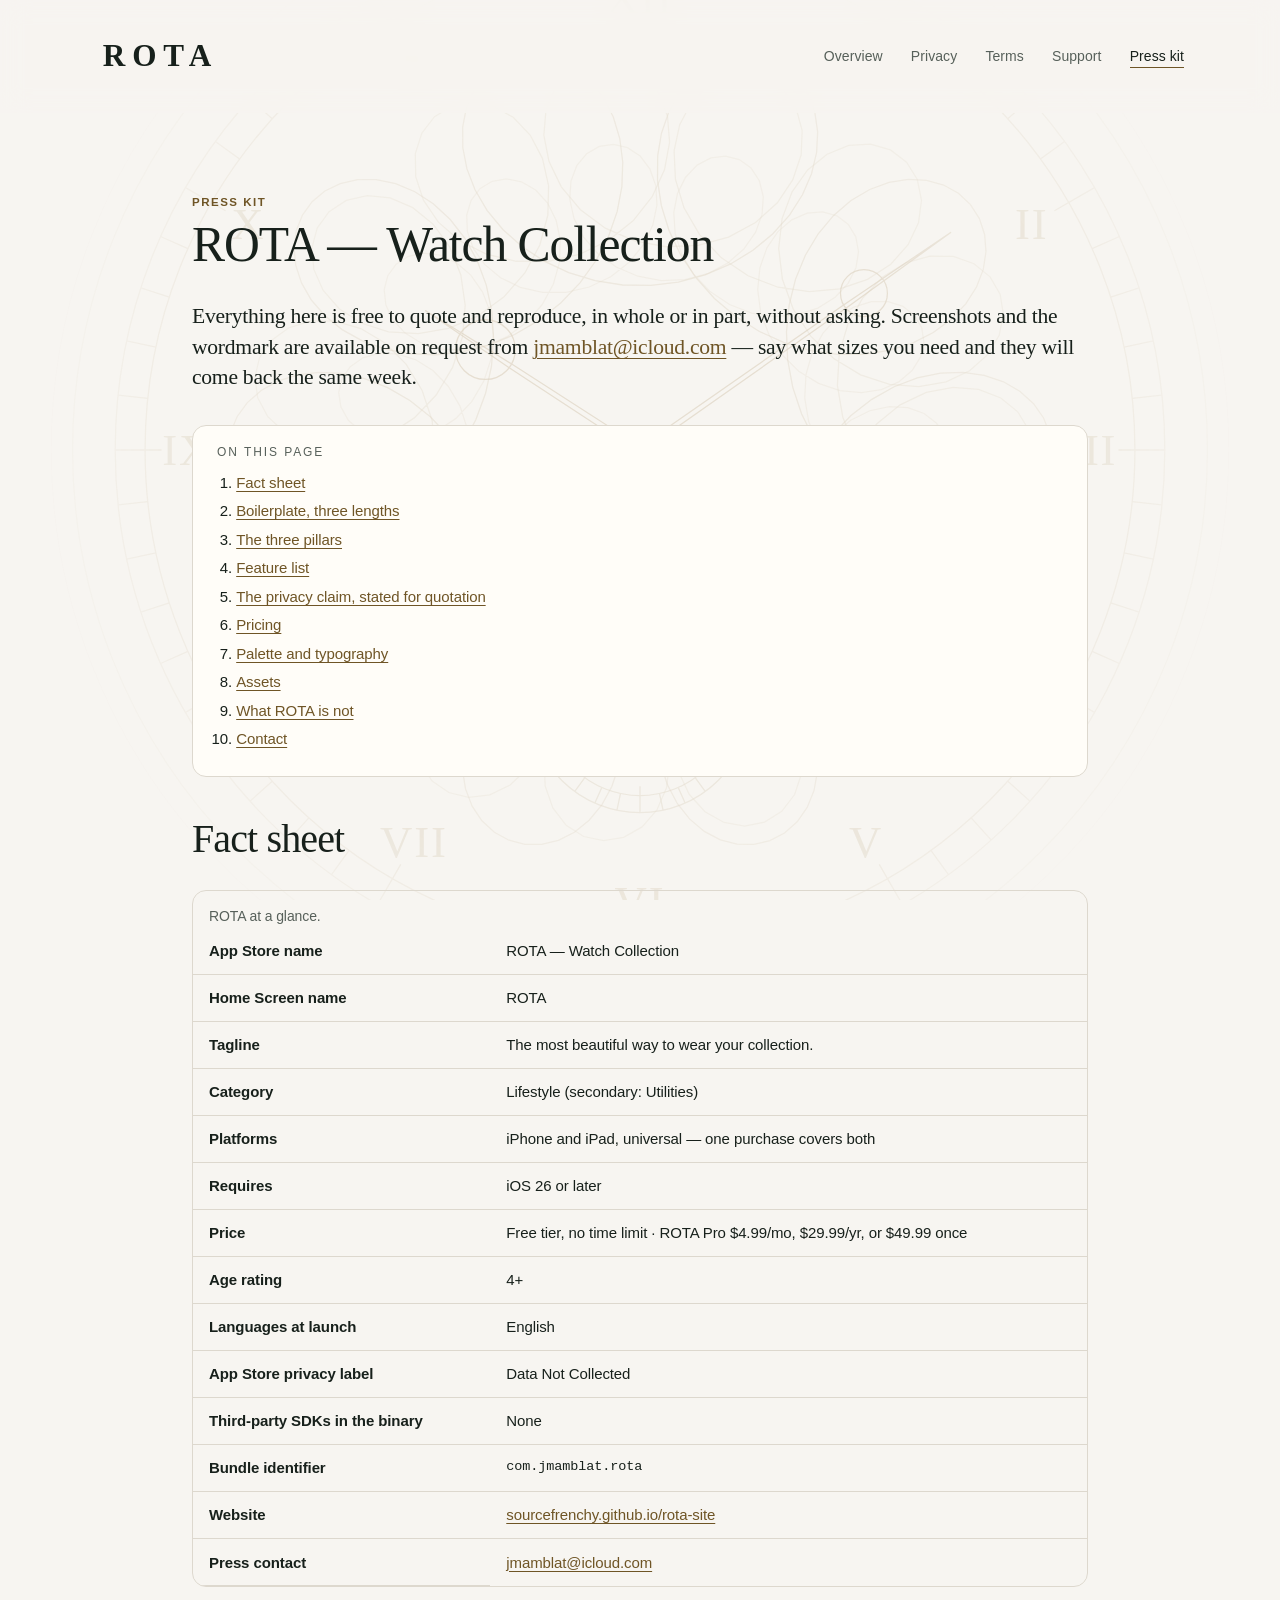
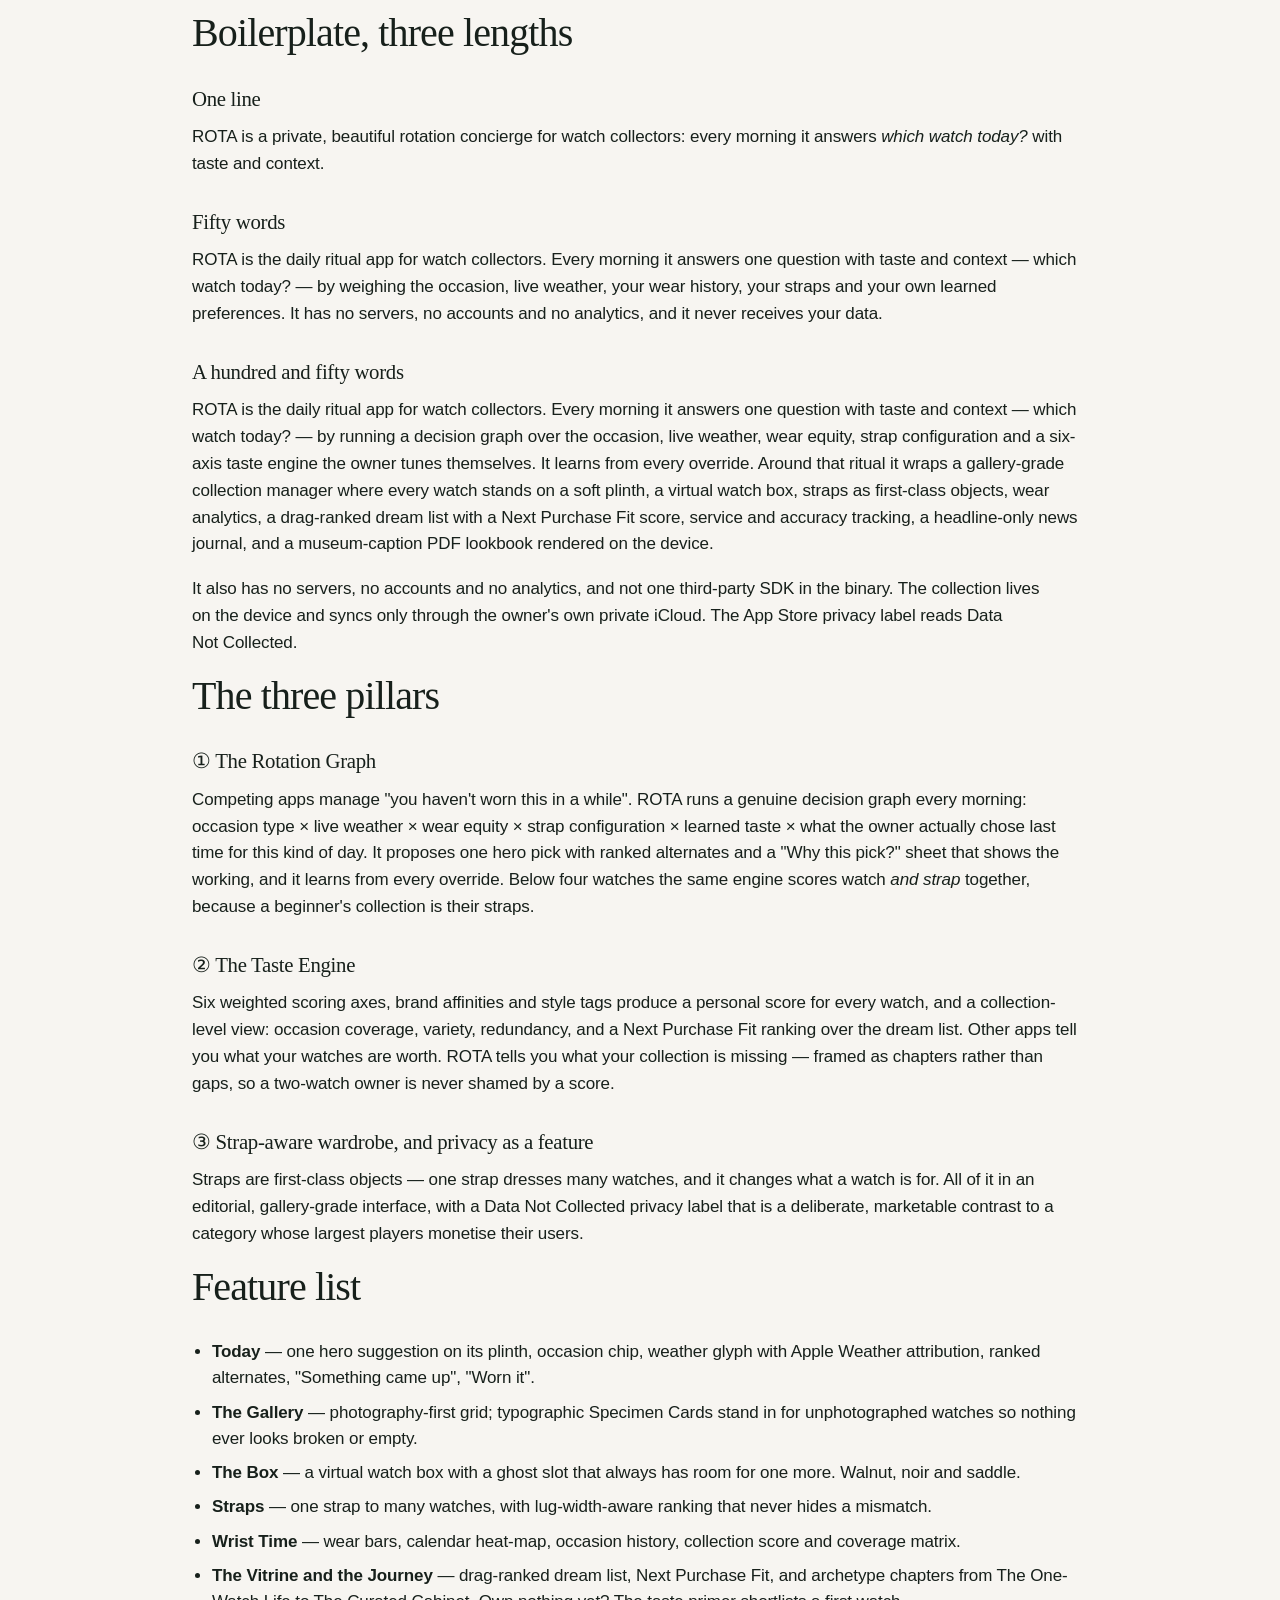
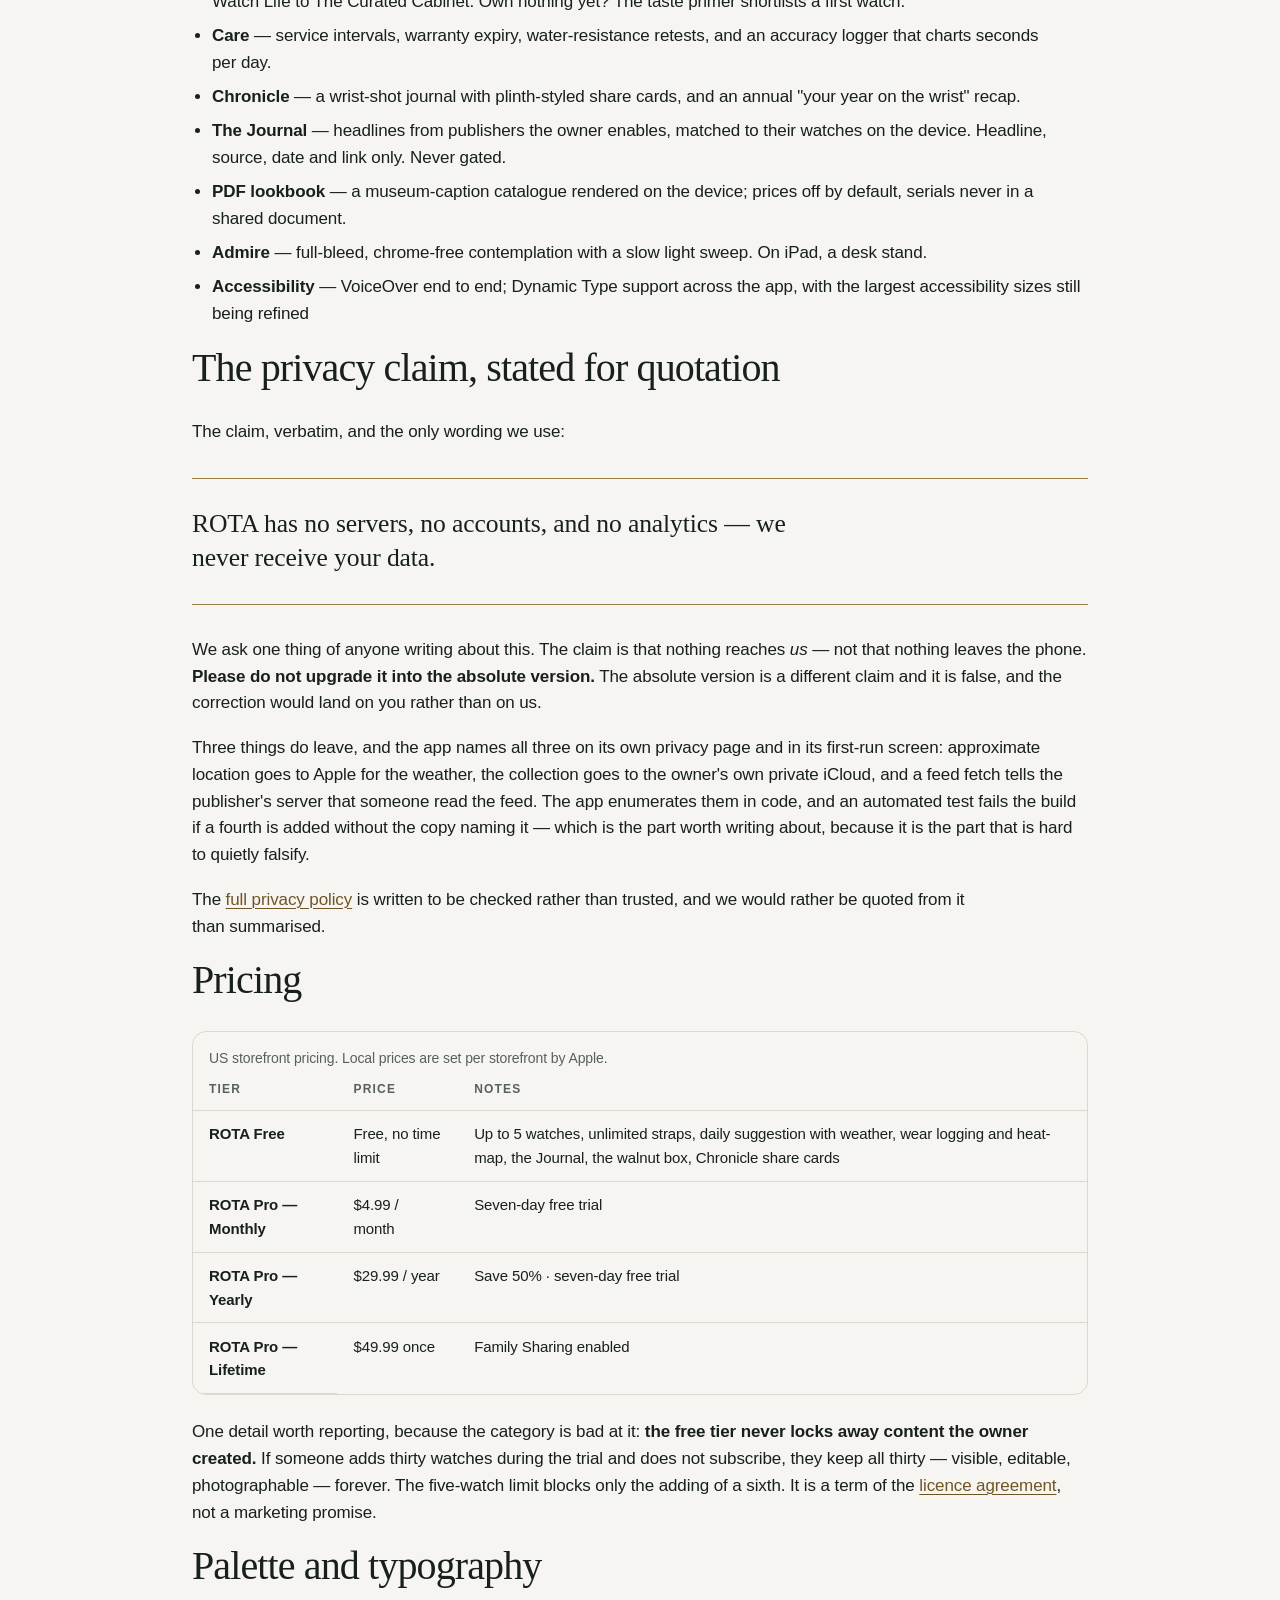
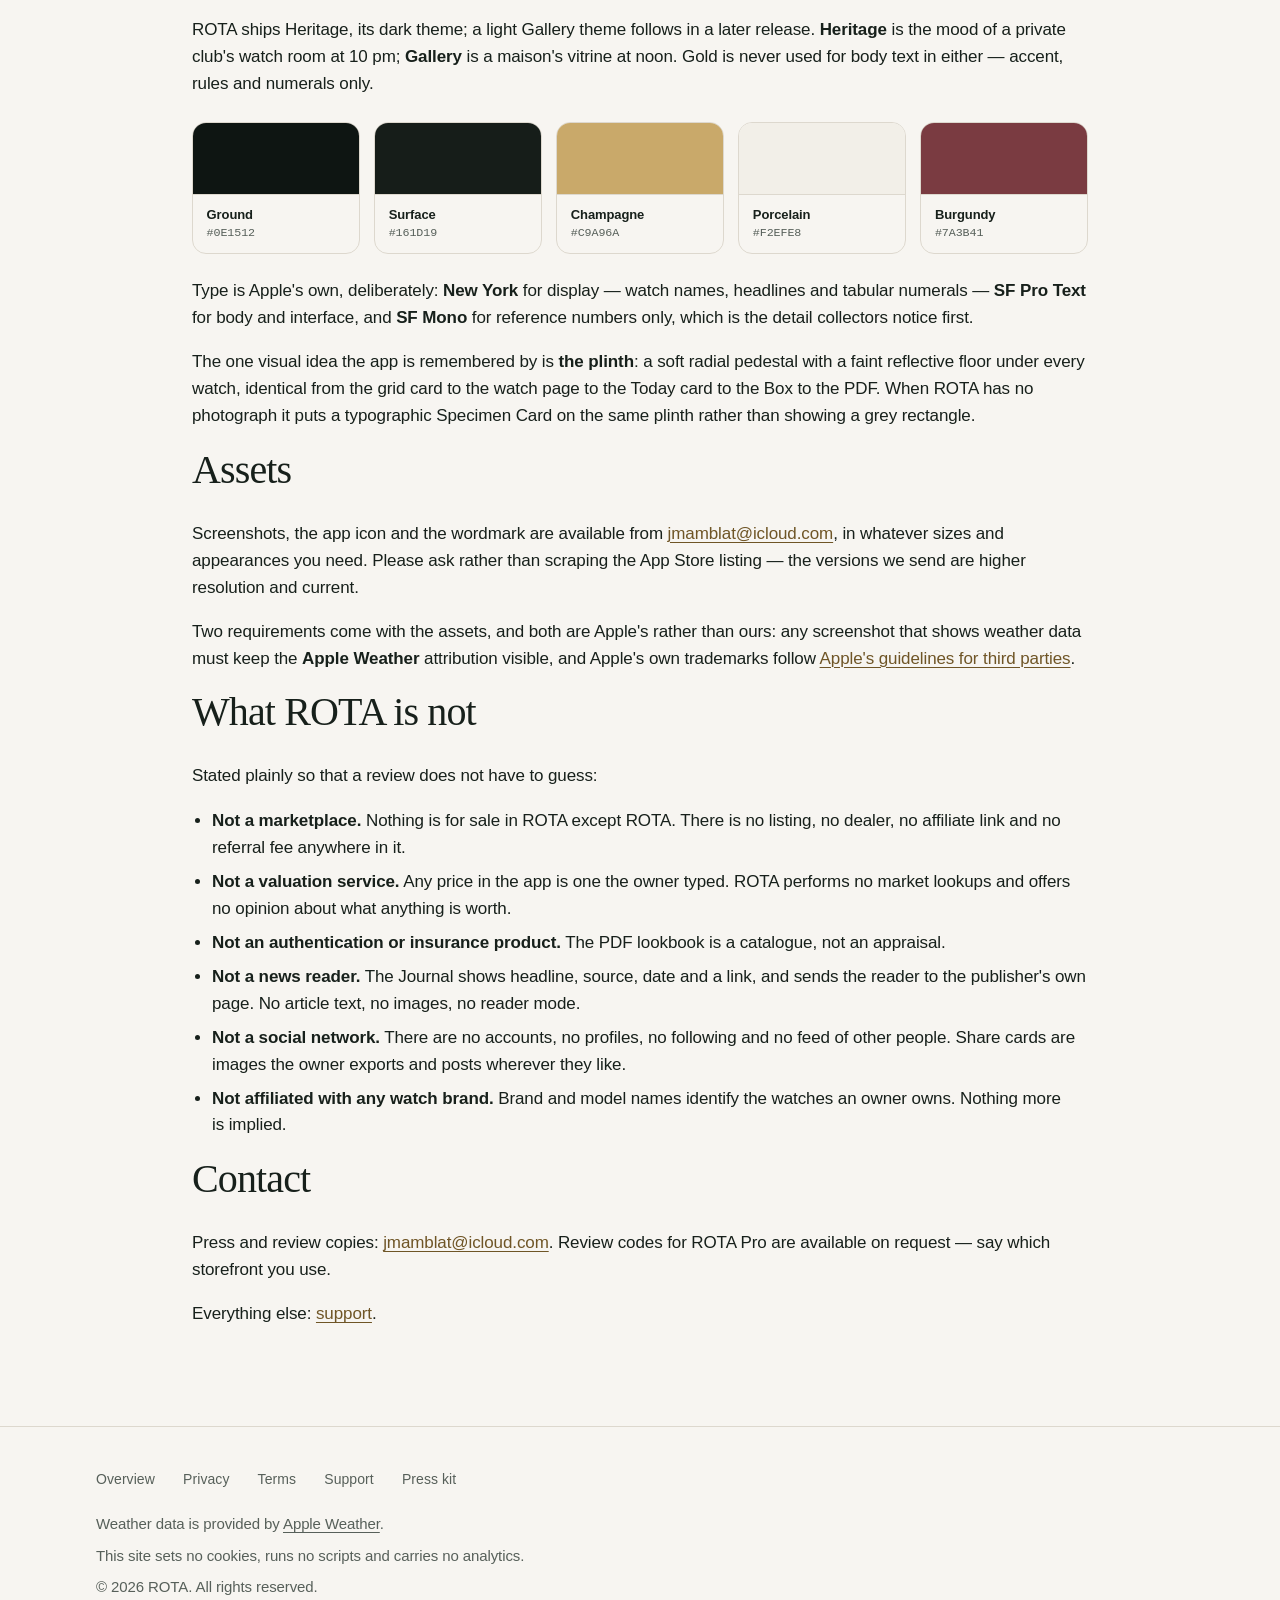
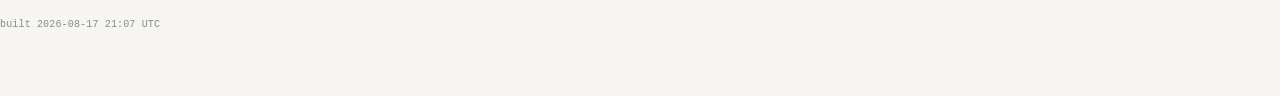
==== docs/press/index.html @ ca6ca193 "Correct four false claims; prose pages fill their column — 2026-08-17 21:07 UTC" ====
<!DOCTYPE html>
<html lang="en">
<head>
<meta charset="utf-8">
<meta name="viewport" content="width=device-width, initial-scale=1">
<title>Press Kit — ROTA</title>
<meta name="description" content="Press kit for ROTA — Watch Collection: fact sheet, boilerplate at three lengths, the three pillars, pricing, palette and typography, and what ROTA is not.">
<meta name="color-scheme" content="light dark">
<meta name="theme-color" content="#0E1512">
<link rel="stylesheet" href="../assets/rota.css">
</head>
<body>
<div class="backdrop" aria-hidden="true">
<svg class="guilloche-bg" viewBox="0 0 600 600" aria-hidden="true" focusable="false">
  <g fill="none" stroke="currentColor" stroke-width="0.6" vector-effect="non-scaling-stroke">
    <circle cx="300.0" cy="300.0" r="285" opacity="0.42"/>
    <circle cx="300.0" cy="300.0" r="276" opacity="0.30"/>
    <circle cx="300.0" cy="300.0" r="266" opacity="0.5"/>
    <path d="M285,22 L285,10 A15,15 0 0 1 315,10 L315,22" opacity="0.5"/>
    <rect x="286" y="20" width="28" height="16" rx="4" opacity="0.5"/>
    <circle cx="300" cy="6" r="13" opacity="0.45"/>
    <path d="M493.00,300.00L492.04,292.32L489.17,284.97L484.50,278.28L478.17,272.54L470.38,268.04L461.37,265.01L451.42,263.62L440.84,264.00L429.97,266.24L419.13,270.34L408.67,276.25L398.90,283.87L390.12,293.03L382.59,303.53L376.53,315.11L372.12,327.47L369.46,340.29L368.63,353.26L369.60,366.01L372.33,378.24L376.69,389.61L382.51,399.85L389.55,408.69L397.57,415.93L406.25,421.42L415.28,425.05L424.32,426.78L433.04,426.63L441.12,424.67L448.23,421.05L454.12,415.95L458.52,409.60L461.27,402.29L462.20,394.31L461.25,385.99L458.37,377.68L453.62,369.69L447.09,362.35L438.93,355.97L429.34,350.81L418.57,347.10L406.91,345.02L394.68,344.69L382.19,346.18L369.79,349.50L357.82,354.59L346.58,361.35L336.39,369.60L327.49,379.14L320.10,389.70L314.38,400.98L310.46,412.67L308.38,424.44L308.14,435.94L309.66,446.85L312.83,456.86L317.46,465.67L323.32,473.05L330.15,478.78L337.65,482.72L345.49,484.77L353.34,484.90L360.87,483.13L367.75,479.54L373.67,474.28L378.37,467.53L381.60,459.55L383.19,450.61L382.98,441.01L380.91,431.09L376.96,421.17L371.17,411.60L363.64,402.70L354.53,394.76L344.05,388.04L332.46,382.78L320.03,379.15L307.08,377.27L293.96,377.19L280.99,378.93L268.51,382.43L256.83,387.57L246.25,394.17L237.03,402.03L229.37,410.86L223.43,420.39L219.33,430.29L217.11,440.23L216.76,449.86L218.21,458.87L221.32,466.94L225.90,473.79L231.74,479.18L238.55,482.91L246.04,484.83L253.88,484.85L261.74,482.95L269.27,479.16L276.17,473.56L282.12,466.31L286.85,457.60L290.14,447.68L291.80,436.83L291.70,425.37L289.77,413.61L286.00,401.90L280.42,390.57L273.16,379.95L264.37,370.32L254.27,361.95L243.11,355.07L231.18,349.84L218.81,346.37L206.31,344.74L194.04,344.92L182.33,346.87L171.48,350.46L161.79,355.51L153.50,361.81L146.83,369.08L141.94,377.02L138.91,385.33L137.80,393.66L138.59,401.67L141.19,409.05L145.48,415.48L151.25,420.69L158.28,424.44L166.29,426.53L174.97,426.83L184.00,425.26L193.04,421.78L201.76,416.44L209.84,409.33L216.98,400.60L222.90,390.47L227.38,379.18L230.24,367.01L231.36,354.28L230.67,341.33L228.16,328.48L223.88,316.07L217.95,304.42L210.53,293.83L201.84,284.55L192.14,276.80L181.72,270.74L170.90,266.50L160.02,264.11L149.41,263.58L139.40,264.83L130.30,267.75L122.40,272.14L115.94,277.78L111.13,284.41L108.12,291.71L107.01,299.38L107.82,307.08L110.53,314.47L115.06,321.22L121.27,327.04L128.95,331.65L137.88,334.81L147.76,336.34L158.30,336.09L169.16,334.01L180.02,330.06L190.52,324.29L200.35,316.80L209.22,307.75L216.86,297.35L223.04,285.85L227.59,273.54L230.39,260.74L231.37,247.77L230.54,234.99L227.95,222.71L223.71,211.26L218.01,200.92L211.05,191.96L203.10,184.58L194.46,178.95L185.45,175.17L176.39,173.29L167.63,173.30L159.50,175.11L152.29,178.61L146.30,183.60L141.77,189.85L138.89,197.10L137.80,205.04L138.61,213.34L141.33,221.67L145.93,229.70L152.33,237.09L160.37,243.56L169.85,248.83L180.53,252.66L192.13,254.88L204.34,255.35L216.82,254.01L229.23,250.83L241.25,245.88L252.56,239.25L262.84,231.10L271.86,221.66L279.38,211.18L285.23,199.94L289.29,188.27L291.52,176.50L291.91,164.96L290.52,153.99L287.48,143.90L282.96,134.98L277.19,127.48L270.42,121.61L262.97,117.53L255.14,115.32L247.28,115.04L239.71,116.66L232.77,120.11L226.76,125.25L221.95,131.88L218.60,139.77L216.88,148.65L216.93,158.21L218.85,168.12L222.66,178.05L228.30,187.66L235.70,196.63L244.69,204.65L255.07,211.47L266.59,216.86L278.96,220.62L291.87,222.65L305.00,222.87L317.99,221.27L330.52,217.91L342.28,212.90L352.95,206.40L362.29,198.64L370.09,189.87L376.16,180.38L380.41,170.50L382.78,160.56L383.28,150.89L381.97,141.82L378.99,133.66L374.51,126.71L368.76,121.19L362.02,117.33L354.57,115.26L346.75,115.08L338.88,116.83L331.31,120.47L324.35,125.93L318.31,133.05L313.47,141.65L310.06,151.49L308.27,162.27L308.22,173.71L310.01,185.45L313.64,197.18L319.07,208.55L326.20,219.24L334.88,228.96L344.88,237.43L355.97,244.44L367.85,249.81L380.20,253.42L392.69,255.20L405.00,255.16L416.77,253.35L427.70,249.88L437.49,244.94L445.90,238.74L452.70,231.53L457.74,223.63L460.92,215.34L462.18,207.00L461.54,198.95L459.08,191.51L454.92,184.99L449.26,179.67L442.32,175.80L434.38,173.57L425.74,173.12L416.73,174.55L407.67,177.88L398.91,183.07L390.77,190.05L383.55,198.65L377.52,208.68L372.92,219.89L369.92,231.99L368.66,244.69L369.21,257.64L371.58,270.51L375.72,282.97L381.52,294.69L388.83,305.38L397.43,314.77L407.06,322.65L417.43,328.84L428.23,333.23L439.12,335.77L449.77,336.44L459.84,335.33L469.02,332.54L477.02,328.26L483.60,322.71L488.55,316.15L491.71,308.89L492.98,301.23Z" opacity="0.34"/>
    <path d="M484.00,300.00L482.26,290.64L477.17,282.23L469.12,275.63L458.72,271.58L446.78,270.62L434.20,273.02L421.93,278.83L410.92,287.79L401.97,299.44L395.75,313.07L392.71,327.84L393.03,342.81L396.65,357.02L403.22,369.58L412.18,379.72L422.76,386.86L434.08,390.64L445.18,390.98L455.13,388.05L463.07,382.29L468.30,374.35L470.33,365.04L468.91,355.28L464.05,346.03L456.03,338.21L445.39,332.61L432.83,329.87L419.23,330.37L405.54,334.27L392.70,341.45L381.59,351.52L372.96,363.89L367.35,377.75L365.06,392.21L366.14,406.32L370.36,419.12L377.27,429.81L386.16,437.70L396.21,442.33L406.47,443.51L416.00,441.30L423.90,436.01L429.39,428.20L431.87,418.63L431.00,408.19L426.67,397.81L419.04,388.45L408.54,380.95L395.81,376.04L381.66,374.22L367.01,375.74L352.82,380.61L340.00,388.56L329.37,399.07L321.57,411.43L317.01,424.78L315.85,438.18L317.99,450.67L323.06,461.38L330.46,469.54L339.42,474.61L349.04,476.26L358.37,474.45L366.46,469.38L372.49,461.51L375.77,451.51L375.85,440.22L372.50,428.57L365.77,417.52L355.98,407.96L343.67,400.68L329.59,396.29L314.62,395.15L299.71,397.38L285.80,402.84L273.77,411.10L264.34,421.55L258.01,433.37L255.08,445.65L255.54,457.43L259.15,467.80L265.40,475.93L273.61,481.18L282.90,483.13L292.34,481.59L300.98,476.67L307.93,468.72L312.43,458.32L313.93,446.24L312.09,433.38L306.85,420.70L298.39,409.13L287.17,399.52L273.86,392.56L259.29,388.72L244.37,388.23L230.08,391.07L217.32,396.93L206.89,405.28L199.38,415.38L195.21,426.36L194.48,437.27L197.06,447.16L202.57,455.17L210.38,460.56L219.69,462.81L229.59,461.64L239.13,457.01L247.38,449.17L253.52,438.61L256.90,426.02L257.08,412.26L253.87,398.27L247.36,384.99L237.88,373.33L226.01,364.04L212.51,357.71L198.29,354.68L184.28,355.03L171.44,358.58L160.61,364.90L152.50,373.33L147.58,383.05L146.12,393.13L148.08,402.63L153.18,410.62L160.90,416.32L170.51,419.09L181.14,418.55L191.84,414.56L201.68,407.23L209.76,396.95L215.37,384.35L217.95,370.19L217.21,355.40L213.11,340.93L205.87,327.72L195.99,316.58L184.14,308.19L171.16,303.01L158.00,301.22L145.61,302.77L134.88,307.32L126.59,314.32L121.33,323.01L119.46,332.50L121.06,341.84L125.97,350.10L133.77,356.42L143.80,360.08L155.26,360.60L167.23,357.71L178.75,351.43L188.90,342.03L196.87,330.02L202.04,316.12L203.99,301.20L202.57,286.21L197.89,272.09L190.33,259.73L180.48,249.87L169.12,243.06L157.16,239.63L145.55,239.61L135.23,242.81L127.03,248.74L121.63,256.74L119.48,265.98L120.80,275.51L125.54,284.39L133.38,291.71L143.77,296.70L155.95,298.75L169.05,297.51L182.12,292.86L194.21,284.95L204.46,274.22L212.15,261.28L216.78,246.95L218.06,232.15L215.99,217.83L210.84,204.92L203.10,194.22L193.49,186.39L182.86,181.85L172.16,180.76L162.32,183.03L154.25,188.30L148.69,195.98L146.20,205.29L147.12,215.35L151.49,225.19L159.12,233.88L169.56,240.58L182.14,244.61L196.02,245.49L210.27,243.00L223.94,237.18L236.13,228.33L246.03,217.00L253.05,203.92L256.80,189.97L257.15,176.11L254.26,163.28L248.52,152.35L240.55,144.04L231.16,138.87L221.25,137.14L211.78,138.86L203.68,143.78L197.76,151.42L194.68,161.06L194.86,171.87L198.49,182.90L205.48,193.21L215.49,201.89L227.93,208.19L242.03,211.53L256.91,211.59L271.60,208.27L285.17,201.78L296.77,192.55L305.70,181.24L311.48,168.67L313.87,155.78L312.89,143.52L308.83,132.79L302.22,124.41L293.79,118.97L284.42,116.88L275.04,118.28L266.60,123.03L259.98,130.74L255.91,140.80L254.93,152.42L257.32,164.68L263.11,176.64L272.08,187.36L283.74,196.02L297.40,201.96L312.21,204.72L327.24,204.12L341.52,200.23L354.17,193.37L364.40,184.13L371.65,173.25L375.55,161.63L376.01,150.22L373.21,139.96L367.58,131.70L359.76,126.15L350.57,123.79L340.93,124.90L331.81,129.44L324.10,137.14L318.61,147.48L315.98,159.74L316.60,173.06L320.62,186.48L327.93,199.07L338.14,209.92L350.66,218.32L364.69,223.70L379.33,225.77L393.63,224.46L406.65,220.02L417.55,212.89L425.67,203.77L430.54,193.50L431.96,182.99L429.99,173.22L424.95,165.08L417.39,159.35L408.06,156.62L397.85,157.25L387.71,161.34L378.57,168.73L371.30,179.01L366.61,191.53L365.01,205.49L366.76,219.96L371.85,233.98L380.04,246.64L390.79,257.13L403.41,264.80L417.03,269.24L430.71,270.28L443.49,268.03L454.50,262.85L462.97,255.33L468.36,246.25L470.34,236.51L468.85,227.06L464.10,218.84L456.55,212.69L446.87,209.28L435.89,209.08L424.54,212.31L413.77,218.93L404.50,228.62L397.51,240.84L393.39,254.85L392.53,269.76L395.05,284.63L400.78,298.50L409.33,310.51L420.07,319.95L432.20,326.28L444.79,329.23L456.90,328.79L467.60,325.20L476.07,318.97L481.66,310.79L483.96,301.52Z" opacity="0.24"/>
    <path d="M444.00,300.00L442.73,293.40L439.02,287.48L433.16,282.89L425.58,280.15L416.88,279.65L407.71,281.60L398.76,286.02L390.72,292.75L384.18,301.42L379.62,311.53L377.36,322.47L377.55,333.56L380.13,344.09L384.85,353.42L391.31,360.99L398.94,366.37L407.11,369.31L415.12,369.75L422.28,367.82L427.98,363.82L431.70,358.22L433.09,351.64L431.97,344.72L428.34,338.18L422.41,332.67L414.57,328.78L405.34,326.96L395.34,327.50L385.27,330.50L375.82,335.89L367.63,343.39L361.23,352.54L357.02,362.79L355.23,373.47L355.89,383.88L358.83,393.35L363.71,401.27L370.04,407.16L377.21,410.68L384.53,411.68L391.31,410.21L396.90,406.50L400.74,400.96L402.39,394.13L401.60,386.66L398.29,379.23L392.58,372.55L384.78,367.22L375.35,363.76L364.89,362.55L354.06,363.76L343.57,367.41L334.07,373.29L326.16,381.03L320.31,390.12L316.81,399.92L315.78,409.75L317.15,418.92L320.65,426.78L325.84,432.79L332.17,436.55L338.97,437.82L345.56,436.57L351.25,432.94L355.44,427.27L357.64,420.05L357.49,411.89L354.86,403.46L349.76,395.46L342.44,388.55L333.29,383.29L322.84,380.12L311.76,379.32L300.71,380.96L290.40,384.95L281.44,390.97L274.38,398.57L269.57,407.18L267.23,416.11L267.37,424.67L269.79,432.21L274.14,438.11L279.90,441.91L286.45,443.30L293.12,442.16L299.20,438.56L304.05,432.74L307.13,425.14L308.02,416.31L306.48,406.92L302.47,397.65L296.12,389.18L287.77,382.14L277.89,377.01L267.10,374.16L256.06,373.74L245.48,375.73L236.01,379.92L228.23,385.91L222.59,393.17L219.36,401.07L218.65,408.91L220.35,416.01L224.18,421.74L229.68,425.56L236.27,427.09L243.30,426.13L250.07,422.65L255.91,416.84L260.21,409.04L262.50,399.76L262.47,389.63L259.98,379.33L255.08,369.54L248.03,360.92L239.25,354.03L229.29,349.29L218.80,346.94L208.47,347.05L198.99,349.48L190.98,353.93L184.95,359.90L181.24,366.81L180.05,373.99L181.35,380.73L184.94,386.38L190.44,390.36L197.32,392.21L204.94,391.64L212.62,388.56L219.66,383.06L225.45,375.41L229.43,366.06L231.21,355.58L230.58,344.64L227.51,333.94L222.17,324.14L214.91,315.85L206.21,309.56L196.71,305.60L187.07,304.10L177.99,305.04L170.13,308.15L164.05,313.05L160.18,319.17L158.76,325.87L159.89,332.47L163.42,338.28L169.05,342.67L176.32,345.13L184.63,345.31L193.31,343.01L201.67,338.24L209.03,331.19L214.82,322.26L218.58,311.95L219.99,300.89L218.96,289.78L215.57,279.31L210.08,270.12L202.92,262.74L194.68,257.59L186.01,254.89L177.59,254.68L170.12,256.80L164.19,260.91L160.29,266.53L158.77,273.05L159.78,279.79L163.28,286.05L169.03,291.17L176.64,294.61L185.57,295.91L195.16,294.81L204.74,291.23L213.60,285.30L221.13,277.30L226.81,267.70L230.25,257.10L231.27,246.15L229.86,235.55L226.21,225.98L220.69,218.03L213.80,212.16L206.17,208.68L198.50,207.72L191.46,209.20L185.70,212.86L181.78,218.28L180.10,224.89L180.88,232.05L184.20,239.04L189.88,245.21L197.61,249.93L206.89,252.71L217.13,253.21L227.64,251.25L237.73,246.88L246.74,240.30L254.09,231.93L259.35,222.29L262.24,212.02L262.66,201.81L260.72,192.35L256.71,184.28L251.08,178.12L244.42,174.26L237.38,172.89L230.67,174.03L224.96,177.51L220.83,182.97L218.77,189.89L219.08,197.66L221.91,205.59L227.18,213.00L234.64,219.24L243.88,223.74L254.33,226.10L265.34,226.07L276.22,223.60L286.28,218.82L294.91,212.05L301.61,203.77L306.01,194.58L307.94,185.16L307.43,176.20L304.67,168.36L300.07,162.23L294.14,158.25L287.52,156.71L280.91,157.70L274.97,161.14L270.36,166.73L267.61,174.04L267.09,182.49L269.03,191.41L273.45,200.11L280.18,207.91L288.86,214.22L299.00,218.55L309.97,220.58L321.10,220.17L331.69,217.37L341.09,212.41L348.74,205.73L354.21,197.86L357.24,189.45L357.78,181.20L355.94,173.79L352.04,167.84L346.54,163.86L340.06,162.21L333.24,163.08L326.79,166.45L321.37,172.13L317.57,179.73L315.84,188.73L316.48,198.50L319.59,208.35L325.08,217.60L332.69,225.59L341.97,231.80L352.35,235.82L363.17,237.43L373.74,236.59L383.37,233.47L391.47,228.41L397.54,221.90L401.24,214.55L402.44,207.04L401.16,200.06L397.65,194.28L392.30,190.24L385.66,188.40L378.38,188.99L371.14,192.12L364.64,197.64L359.49,205.27L356.21,214.53L355.18,224.84L356.57,235.52L360.40,245.88L366.48,255.25L374.42,263.05L383.71,268.79L393.72,272.19L403.78,273.12L413.18,271.66L421.28,268.07L427.54,262.78L431.55,256.36L433.08,249.46L432.08,242.77L428.71,236.98L423.30,232.69L416.33,230.40L408.42,230.45L400.23,232.99L392.46,238.00L385.78,245.24L380.75,254.33L377.80,264.71L377.23,275.75L379.10,286.76L383.31,297.05L389.56,305.99L397.40,313.05L406.25,317.86L415.43,320.21L424.26,320.09L432.05,317.69L438.22,313.35L442.30,307.61L443.97,301.07Z" opacity="0.18"/>
    <g opacity="0.5"><circle cx="300.0" cy="300.0" r="232"/><circle cx="300.0" cy="300.0" r="246"/><path d="M300.00,75.70L300.00,54.00M324.25,69.27L325.71,55.35M348.24,73.07L351.15,59.38M371.69,79.35L376.02,66.04M394.36,88.06L400.06,75.27M412.15,105.75L423.00,86.96M436.37,112.31L444.60,100.98M455.24,127.59L464.61,117.19M472.41,144.76L482.81,135.39M487.69,163.63L499.02,155.40M494.25,187.85L513.04,177.00M511.94,205.64L524.73,199.94M520.65,228.31L533.96,223.98M526.93,251.76L540.62,248.85M530.73,275.75L544.65,274.29M524.30,300.00L546.00,300.00M530.73,324.25L544.65,325.71M526.93,348.24L540.62,351.15M520.65,371.69L533.96,376.02M511.94,394.36L524.73,400.06M494.25,412.15L513.04,423.00M487.69,436.37L499.02,444.60M472.41,455.24L482.81,464.61M455.24,472.41L464.61,482.81M436.37,487.69L444.60,499.02M412.15,494.25L423.00,513.04M394.36,511.94L400.06,524.73M371.69,520.65L376.02,533.96M348.24,526.93L351.15,540.62M324.25,530.73L325.71,544.65M300.00,524.30L300.00,546.00M275.75,530.73L274.29,544.65M251.76,526.93L248.85,540.62M228.31,520.65L223.98,533.96M205.64,511.94L199.94,524.73M187.85,494.25L177.00,513.04M163.63,487.69L155.40,499.02M144.76,472.41L135.39,482.81M127.59,455.24L117.19,464.61M112.31,436.37L100.98,444.60M105.75,412.15L86.96,423.00M88.06,394.36L75.27,400.06M79.35,371.69L66.04,376.02M73.07,348.24L59.38,351.15M69.27,324.25L55.35,325.71M75.70,300.00L54.00,300.00M69.27,275.75L55.35,274.29M73.07,251.76L59.38,248.85M79.35,228.31L66.04,223.98M88.06,205.64L75.27,199.94M105.75,187.85L86.96,177.00M112.31,163.63L100.98,155.40M127.59,144.76L117.19,135.39M144.76,127.59L135.39,117.19M163.63,112.31L155.40,100.98M187.85,105.75L177.00,86.96M205.64,88.06L199.94,75.27M228.31,79.35L223.98,66.04M251.76,73.07L248.85,59.38M275.75,69.27L274.29,55.35"/></g>
    <g class="dial-romans" stroke="none" fill="currentColor" opacity="0.66"><text x="300.00" y="88.00">XII</text><text x="406.00" y="116.40">I</text><text x="483.60" y="194.00">II</text><text x="512.00" y="300.00">III</text><text x="483.60" y="406.00">IV</text><text x="406.00" y="483.60">V</text><text x="300.00" y="512.00">VI</text><text x="194.00" y="483.60">VII</text><text x="116.40" y="406.00">VIII</text><text x="88.00" y="300.00">IX</text><text x="116.40" y="194.00">X</text><text x="194.00" y="116.40">XI</text></g>
    <g opacity="0.44"><circle cx="300.0" cy="418.0" r="44"/><circle cx="300.0" cy="418.0" r="52"/><path d="M300.00,378.40L300.00,366.00M309.15,374.96L310.81,367.14M317.90,377.80L321.15,370.50M325.86,382.40L330.56,375.93M332.70,388.56L338.64,383.21M334.29,398.20L345.03,392.00M341.85,404.40L349.45,401.93M343.76,413.40L351.72,412.56M343.76,422.60L351.72,423.44M341.85,431.60L349.45,434.07M334.29,437.80L345.03,444.00M332.70,447.44L338.64,452.79M325.86,453.60L330.56,460.07M317.90,458.20L321.15,465.50M309.15,461.04L310.81,468.86M300.00,457.60L300.00,470.00M290.85,461.04L289.19,468.86M282.10,458.20L278.85,465.50M274.14,453.60L269.44,460.07M267.30,447.44L261.36,452.79M265.71,437.80L254.97,444.00M258.15,431.60L250.55,434.07M256.24,422.60L248.28,423.44M256.24,413.40L248.28,412.56M258.15,404.40L250.55,401.93M265.71,398.20L254.97,392.00M267.30,388.56L261.36,383.21M274.14,382.40L269.44,375.93M282.10,377.80L278.85,370.50M290.85,374.96L289.19,367.14"/></g>
    <g class="dial-subs" stroke="none" fill="currentColor" opacity="0.5"><text x="300.0" y="388.0">60</text><text x="330.0" y="418.0">15</text><text x="300.0" y="448.0">30</text><text x="270.0" y="418.0">45</text></g>
    <g opacity="0.5"><path d="M307.41,408.53L289.61,434.49L280.99,446.19L288.60,433.81L306.01,407.58Z"/><circle cx="286.31" cy="438.29" r="5"/><circle cx="304.03" cy="412.03" r="2.89"/></g>
    <g opacity="0.6"><path d="M327.70,319.78L238.69,261.47L199.36,234.64L239.87,259.66L329.33,317.26Z"/><circle cx="227.54" cy="252.94" r="14"/><circle cx="317.11" cy="311.11" r="5.10"/><path d="M271.40,318.44L395.43,232.03L445.81,197.90L396.51,233.57L272.89,320.57Z"/><circle cx="404.98" cy="226.49" r="11"/><circle cx="283.29" cy="311.70" r="4.42"/><circle cx="300.0" cy="300.0" r="5"/></g>
  </g>
</svg>
</div>

<a class="skip" href="#main">Skip to content</a>

<header class="masthead">
  <div class="wrap">
    <a class="wordmark" href="../">ROTA</a>
    <nav class="nav" aria-label="Primary">
      <a href="../">Overview</a>
      <a href="../privacy/">Privacy</a>
      <a href="../terms/">Terms</a>
      <a href="../support/">Support</a>
      <a href="./" aria-current="page">Press kit</a>
    </nav>
  </div>
</header>

<main id="main">
<section>
<div class="wrap prose">

  <p class="eyebrow">Press kit</p>
  <h1>ROTA — Watch Collection</h1>
  <p class="lede">Everything here is free to quote and reproduce, in whole or in part,
    without asking. Screenshots and the wordmark are available on request from
    <a href="mailto:jmamblat@icloud.com">jmamblat@icloud.com</a> — say what sizes you need and they
    will come back the same week.</p>

  <nav class="toc" aria-labelledby="toc-h">
    <h2 id="toc-h">On this page</h2>
    <ol>
      <li><a href="#facts">Fact sheet</a></li>
      <li><a href="#boilerplate">Boilerplate, three lengths</a></li>
      <li><a href="#pillars">The three pillars</a></li>
      <li><a href="#features">Feature list</a></li>
      <li><a href="#privacy">The privacy claim, stated for quotation</a></li>
      <li><a href="#pricing">Pricing</a></li>
      <li><a href="#identity">Palette and typography</a></li>
      <li><a href="#assets">Assets</a></li>
      <li><a href="#not">What ROTA is not</a></li>
      <li><a href="#contact">Contact</a></li>
    </ol>
  </nav>

  <h2 id="facts">Fact sheet</h2>
  <div class="table-scroll">
    <table>
      <caption>ROTA at a glance.</caption>
      <tbody>
        <tr><th scope="row">App Store name</th><td>ROTA — Watch Collection</td></tr>
        <tr><th scope="row">Home Screen name</th><td>ROTA</td></tr>
        <tr><th scope="row">Tagline</th><td>The most beautiful way to wear your collection.</td></tr>
        <tr><th scope="row">Category</th><td>Lifestyle (secondary: Utilities)</td></tr>
        <tr><th scope="row">Platforms</th><td>iPhone and iPad, universal — one purchase covers both</td></tr>
        <tr><th scope="row">Requires</th><td>iOS 26 or later</td></tr>
        <tr><th scope="row">Price</th><td>Free tier, no time limit · ROTA Pro $4.99/mo, $29.99/yr, or $49.99 once</td></tr>
        <tr><th scope="row">Age rating</th><td>4+</td></tr>
        <tr><th scope="row">Languages at launch</th><td>English</td></tr>
        <tr><th scope="row">App Store privacy label</th><td>Data Not Collected</td></tr>
        <tr><th scope="row">Third-party SDKs in the binary</th><td>None</td></tr>
        <tr><th scope="row">Bundle identifier</th><td class="mono">com.jmamblat.rota</td></tr>
        <tr><th scope="row">Website</th><td><a href="../">sourcefrenchy.github.io/rota-site</a></td></tr>
        <tr><th scope="row">Press contact</th><td><a href="mailto:jmamblat@icloud.com">jmamblat@icloud.com</a></td></tr>
      </tbody>
    </table>
  </div>

  <h2 id="boilerplate">Boilerplate, three lengths</h2>

  <h3>One line</h3>
  <p>ROTA is a private, beautiful rotation concierge for watch collectors: every morning it
    answers <em>which watch today?</em> with taste and context.</p>

  <h3>Fifty words</h3>
  <p>ROTA is the daily ritual app for watch collectors. Every morning it answers one question
    with taste and context — which watch today? — by weighing the occasion, live weather,
    your wear history, your straps and your own learned preferences. It has no servers, no
    accounts and no analytics, and it never receives your data.</p>

  <h3>A hundred and fifty words</h3>
  <p>ROTA is the daily ritual app for watch collectors. Every morning it answers one question
    with taste and context — which watch today? — by running a decision graph over the
    occasion, live weather, wear equity, strap configuration and a six-axis taste engine the
    owner tunes themselves. It learns from every override. Around that ritual it wraps a
    gallery-grade collection manager where every watch stands on a soft plinth, a virtual
    watch box, straps as first-class objects, wear analytics, a drag-ranked dream list with a
    Next Purchase Fit score, service and accuracy tracking, a headline-only news journal, and
    a museum-caption PDF lookbook rendered on the device.</p>
  <p>It also has no servers, no accounts and no analytics, and not one third-party SDK in the
    binary. The collection lives on the device and syncs only through the owner's own private
    iCloud. The App Store privacy label reads Data Not Collected.</p>

  <h2 id="pillars">The three pillars</h2>

  <h3>① The Rotation Graph</h3>
  <p>Competing apps manage "you haven't worn this in a while". ROTA runs a genuine decision
    graph every morning: occasion type × live weather × wear equity × strap configuration ×
    learned taste × what the owner actually chose last time for this kind of day. It proposes
    one hero pick with ranked alternates and a "Why this pick?" sheet that shows the working,
    and it learns from every override. Below four watches the same engine scores watch <em>and
    strap</em> together, because a beginner's collection is their straps.</p>

  <h3>② The Taste Engine</h3>
  <p>Six weighted scoring axes, brand affinities and style tags produce a personal score for
    every watch, and a collection-level view: occasion coverage, variety, redundancy, and a
    Next Purchase Fit ranking over the dream list. Other apps tell you what your watches are
    worth. ROTA tells you what your collection is missing — framed as chapters rather than
    gaps, so a two-watch owner is never shamed by a score.</p>

  <h3>③ Strap-aware wardrobe, and privacy as a feature</h3>
  <p>Straps are first-class objects — one strap dresses many watches, and it changes what a
    watch is for. All of it in an editorial, gallery-grade interface, with a Data Not
    Collected privacy label that is a deliberate, marketable contrast to a category whose
    largest players monetise their users.</p>

  <h2 id="features">Feature list</h2>
  <ul>
    <li><strong>Today</strong> — one hero suggestion on its plinth, occasion chip, weather
      glyph with Apple Weather attribution, ranked alternates, "Something came up", "Worn
      it".</li>
    <li><strong>The Gallery</strong> — photography-first grid; typographic Specimen Cards
      stand in for unphotographed watches so nothing ever looks broken or empty.</li>
    <li><strong>The Box</strong> — a virtual watch box with a ghost slot that always has room
      for one more. Walnut, noir and saddle.</li>
    <li><strong>Straps</strong> — one strap to many watches, with lug-width-aware ranking
      that never hides a mismatch.</li>
    <li><strong>Wrist Time</strong> — wear bars, calendar heat-map, occasion history,
      collection score and coverage matrix.</li>
    <li><strong>The Vitrine and the Journey</strong> — drag-ranked dream list, Next Purchase
      Fit, and archetype chapters from The One-Watch Life to The Curated Cabinet. Own nothing
      yet? The taste primer shortlists a first watch.</li>
    <li><strong>Care</strong> — service intervals, warranty expiry, water-resistance retests,
      and an accuracy logger that charts seconds per day.</li>
    <li><strong>Chronicle</strong> — a wrist-shot journal with plinth-styled share cards, and
      an annual "your year on the wrist" recap.</li>
    <li><strong>The Journal</strong> — headlines from publishers the owner enables, matched
      to their watches on the device. Headline, source, date and link only. Never gated.</li>
    <li><strong>PDF lookbook</strong> — a museum-caption catalogue rendered on the device;
      prices off by default, serials never in a shared document.</li>
    <li><strong>Admire</strong> — full-bleed, chrome-free contemplation with a slow light
      sweep. On iPad, a desk stand.</li>
    <li><strong>Accessibility</strong> — VoiceOver end to end; Dynamic Type support across the app, with the largest accessibility sizes still being refined</li>
  </ul>

  <h2 id="privacy">The privacy claim, stated for quotation</h2>
  <p>The claim, verbatim, and the only wording we use:</p>
  <div class="claim">
    <p>ROTA has no servers, no accounts, and no analytics — we never receive your data.</p>
  </div>
  <p>We ask one thing of anyone writing about this. The claim is that nothing reaches
    <em>us</em> — not that nothing leaves the phone. <strong>Please do not upgrade it into
    the absolute version.</strong> The absolute version is a different claim and it is false,
    and the correction would land on you rather than on us.</p>
  <p>Three things do leave, and the app names all three on its own privacy page and in its
    first-run screen: approximate location goes to Apple for the weather, the collection goes
    to the owner's own private iCloud, and a feed fetch tells the publisher's server that
    someone read the feed. The app enumerates them in code, and an automated test fails the
    build if a fourth is added without the copy naming it — which is the part worth writing
    about, because it is the part that is hard to quietly falsify.</p>
  <p>The <a href="../privacy/">full privacy policy</a> is written to be checked rather than
    trusted, and we would rather be quoted from it than summarised.</p>

  <h2 id="pricing">Pricing</h2>
  <div class="table-scroll">
    <table>
      <caption>US storefront pricing. Local prices are set per storefront by Apple.</caption>
      <thead>
        <tr><th scope="col">Tier</th><th scope="col">Price</th><th scope="col">Notes</th></tr>
      </thead>
      <tbody>
        <tr><th scope="row">ROTA Free</th><td>Free, no time limit</td><td>Up to 5 watches, unlimited straps, daily suggestion with weather, wear logging and heat-map, the Journal, the walnut box, Chronicle share cards</td></tr>
        <tr><th scope="row">ROTA Pro — Monthly</th><td>$4.99 / month</td><td>Seven-day free trial</td></tr>
        <tr><th scope="row">ROTA Pro — Yearly</th><td>$29.99 / year</td><td>Save 50% · seven-day free trial</td></tr>
        <tr><th scope="row">ROTA Pro — Lifetime</th><td>$49.99 once</td><td>Family Sharing enabled</td></tr>
      </tbody>
    </table>
  </div>
  <p>One detail worth reporting, because the category is bad at it: <strong>the free tier
    never locks away content the owner created.</strong> If someone adds thirty watches during
    the trial and does not subscribe, they keep all thirty — visible, editable, photographable
    — forever. The five-watch limit blocks only the adding of a sixth. It is a term of the
    <a href="../terms/#free">licence agreement</a>, not a marketing promise.</p>

  <h2 id="identity">Palette and typography</h2>
  <p>ROTA ships Heritage, its dark theme; a light Gallery theme follows in a later release. <strong>Heritage</strong>
    is the mood of a private club's watch room at 10 pm; <strong>Gallery</strong> is a maison's
    vitrine at noon. Gold is never used for body text in either — accent, rules and numerals
    only.</p>

  <ul class="swatches">
    <li class="swatch">
      <span class="chip" style="background:#0E1512"></span>
      <span class="meta"><strong>Ground</strong><span class="mono">#0E1512</span></span>
    </li>
    <li class="swatch">
      <span class="chip" style="background:#161D19"></span>
      <span class="meta"><strong>Surface</strong><span class="mono">#161D19</span></span>
    </li>
    <li class="swatch">
      <span class="chip" style="background:#C9A96A"></span>
      <span class="meta"><strong>Champagne</strong><span class="mono">#C9A96A</span></span>
    </li>
    <li class="swatch">
      <span class="chip" style="background:#F2EFE8"></span>
      <span class="meta"><strong>Porcelain</strong><span class="mono">#F2EFE8</span></span>
    </li>
    <li class="swatch">
      <span class="chip" style="background:#7A3B41"></span>
      <span class="meta"><strong>Burgundy</strong><span class="mono">#7A3B41</span></span>
    </li>
  </ul>

  <p>Type is Apple's own, deliberately: <strong>New York</strong> for display — watch names,
    headlines and tabular numerals — <strong>SF Pro Text</strong> for body and interface, and
    <strong>SF Mono</strong> for reference numbers only, which is the detail collectors
    notice first.</p>

  <p>The one visual idea the app is remembered by is <strong>the plinth</strong>: a soft
    radial pedestal with a faint reflective floor under every watch, identical from the grid
    card to the watch page to the Today card to the Box to the PDF. When ROTA has no
    photograph it puts a typographic Specimen Card on the same plinth rather than showing a
    grey rectangle.</p>

  <h2 id="assets">Assets</h2>
  <p>Screenshots, the app icon and the wordmark are available from
    <a href="mailto:jmamblat@icloud.com">jmamblat@icloud.com</a>, in whatever sizes and appearances you
    need. Please ask rather than scraping the App Store listing — the versions we send are
    higher resolution and current.</p>
  <p>Two requirements come with the assets, and both are Apple's rather than ours: any
    screenshot that shows weather data must keep the <strong>Apple Weather</strong>
    attribution visible, and Apple's own trademarks follow
    <a href="https://www.apple.com/legal/intellectual-property/guidelinesfor3rdparties.html">Apple's
    guidelines for third parties</a>.</p>

  <h2 id="not">What ROTA is not</h2>
  <p>Stated plainly so that a review does not have to guess:</p>
  <ul>
    <li><strong>Not a marketplace.</strong> Nothing is for sale in ROTA except ROTA. There is
      no listing, no dealer, no affiliate link and no referral fee anywhere in it.</li>
    <li><strong>Not a valuation service.</strong> Any price in the app is one the owner typed.
      ROTA performs no market lookups and offers no opinion about what anything is worth.</li>
    <li><strong>Not an authentication or insurance product.</strong> The PDF lookbook is a
      catalogue, not an appraisal.</li>
    <li><strong>Not a news reader.</strong> The Journal shows headline, source, date and a
      link, and sends the reader to the publisher's own page. No article text, no images, no
      reader mode.</li>
    <li><strong>Not a social network.</strong> There are no accounts, no profiles, no
      following and no feed of other people. Share cards are images the owner exports and
      posts wherever they like.</li>
    <li><strong>Not affiliated with any watch brand.</strong> Brand and model names identify
      the watches an owner owns. Nothing more is implied.</li>
  </ul>

  <h2 id="contact">Contact</h2>
  <p>Press and review copies: <a href="mailto:jmamblat@icloud.com">jmamblat@icloud.com</a>. Review codes
    for ROTA Pro are available on request — say which storefront you use.</p>
  <p>Everything else: <a href="../support/">support</a>.</p>

</div>
</section>
</main>

<footer class="foot">
  <div class="wrap">
    <nav class="nav" aria-label="Footer">
      <a href="../">Overview</a>
      <a href="../privacy/">Privacy</a>
      <a href="../terms/">Terms</a>
      <a href="../support/">Support</a>
      <a href="./">Press kit</a>
    </nav>
    <p>Weather data is provided by
      <a href="https://weatherkit.apple.com/legal-attribution.html">Apple Weather</a>.</p>
    <p>This site sets no cookies, runs no scripts and carries no analytics.</p>
    <p>© 2026 ROTA. All rights reserved.</p>
  </div>
  <p class="buildstamp"><span class="mono">built 2026-08-17 21:07 UTC</span></p>
</footer>

</body>
</html>
---- docs/assets/rota.css ----
/* ---------------------------------------------------------------------------
   ROTA — public site stylesheet.

   One file, no build step, no imports, no web fonts, no CDN, no JavaScript.
   An app whose entire pitch is "no analytics" cannot ship a site that phones
   home, and a third-party font request is a phone home.

   Palette is the app's own: "Heritage" (§15.1) for dark, "Gallery" (§5) for
   light. Gold is never used for body text in either scheme — accent, rules and
   numerals only — and the light scheme substitutes a darker gold for links so
   that every text colour clears WCAG AA against its background.
--------------------------------------------------------------------------- */

:root {
  color-scheme: light dark;

  /* Gallery (light) — a maison's vitrine at noon. */
  --ground: #f7f5f1;
  --surface: #fffdf8;
  --surface-high: #ffffff;
  --hairline: #ddd8ce;
  --hairline-strong: #c6bfb1;
  --text: #17201b;
  --text-2: #57605a;
  --accent: #6f5526;        /* text-safe gold — 6.4:1 on ground */
  --accent-orn: #9c7c45;    /* ornamental gold — rules, dots, marks */
  --danger: #7a3b41;
  --plinth-a: rgba(156, 124, 69, 0.16);
  --plinth-b: rgba(156, 124, 69, 0);
  --shadow: 0 1px 2px rgba(23, 32, 27, 0.05), 0 8px 24px rgba(23, 32, 27, 0.06);

  --measure: 34rem;
  --wide: 62rem;
  --gutter: clamp(1.25rem, 5vw, 3rem);

  --serif: ui-serif, "New York", "Iowan Old Style", "Palatino Linotype",
    Palatino, Georgia, "Times New Roman", serif;
  --sans: -apple-system, BlinkMacSystemFont, "SF Pro Text", "Segoe UI", Roboto,
    "Helvetica Neue", Arial, system-ui, sans-serif;
  --mono: ui-monospace, "SF Mono", SFMono-Regular, Menlo, Consolas,
    "Liberation Mono", monospace;
}

@media (prefers-color-scheme: dark) {
  :root {
    /* Heritage (dark) — a private club's watch room at 10 pm. */
    --ground: #0e1512;
    --surface: #161d19;
    --surface-high: #1e2622;
    --hairline: #2a332e;
    --hairline-strong: #3b463f;
    --text: #f2efe8;
    --text-2: #a8afa8;
    --accent: #c9a96a;
    --accent-orn: #c9a96a;
    --danger: #b9787e;
    --plinth-a: rgba(201, 169, 106, 0.14);
    --plinth-b: rgba(201, 169, 106, 0);
    --shadow: 0 8px 24px rgba(0, 0, 0, 0.45);
  }
}

/* --- base ---------------------------------------------------------------- */

*,
*::before,
*::after { box-sizing: border-box; }

html {
  -webkit-text-size-adjust: 100%;
  scroll-behavior: smooth;
}

body {
  margin: 0;
  background: var(--ground);
  color: var(--text);
  font-family: var(--sans);
  font-size: 1.0625rem;
  line-height: 1.65;
  letter-spacing: 0.001em;
  -webkit-font-smoothing: antialiased;
  text-rendering: optimizeLegibility;
}

@media (prefers-reduced-motion: reduce) {
  html { scroll-behavior: auto; }
  *, *::before, *::after {
    animation-duration: 0.01ms !important;
    transition-duration: 0.01ms !important;
  }
}

img, svg { max-width: 100%; height: auto; }

/* --- layout -------------------------------------------------------------- */

.wrap {
  width: 100%;
  max-width: var(--wide);
  margin-inline: auto;
  padding-inline: var(--gutter);
}

.prose { max-width: var(--measure); }

main { display: block; }

section { padding-block: clamp(2.5rem, 7vw, 4.5rem); }

section + section { border-top: 1px solid var(--hairline); }

/* --- skip link ----------------------------------------------------------- */

.skip {
  position: absolute;
  left: -9999px;
  top: 0;
  background: var(--surface-high);
  color: var(--text);
  padding: 0.75rem 1rem;
  border: 1px solid var(--accent-orn);
  z-index: 10;
}
.skip:focus { left: 0.5rem; top: 0.5rem; }

/* --- typography ---------------------------------------------------------- */

h1, h2, h3, h4 {
  font-family: var(--serif);
  font-weight: 500;
  line-height: 1.15;
  letter-spacing: -0.012em;
  text-wrap: balance;
  margin: 0 0 0.6em;
}

h1 { font-size: clamp(2.1rem, 6vw, 3.1rem); }
h2 { font-size: clamp(1.55rem, 3.6vw, 2.1rem); margin-top: 0; }
h3 { font-size: 1.25rem; margin-top: 2rem; }
h4 { font-size: 1.0625rem; font-family: var(--sans); font-weight: 600; margin-top: 1.75rem; }

p, li { text-wrap: pretty; }
p { margin: 0 0 1.1rem; }

.lede {
  font-size: clamp(1.15rem, 2.4vw, 1.375rem);
  line-height: 1.5;
  color: var(--text);
}

.muted { color: var(--text-2); }

.small { font-size: 0.9375rem; line-height: 1.6; color: var(--text-2); }

.eyebrow {
  font-family: var(--sans);
  font-size: 0.75rem;
  font-weight: 600;
  letter-spacing: 0.16em;
  text-transform: uppercase;
  color: var(--accent);
  margin: 0 0 0.9rem;
}

code, kbd, samp, .mono {
  font-family: var(--mono);
  font-size: 0.9em;
  font-variant-numeric: tabular-nums;
}

code {
  background: var(--surface);
  border: 1px solid var(--hairline);
  border-radius: 5px;
  padding: 0.1em 0.36em;
  overflow-wrap: anywhere;
}

a {
  color: var(--accent);
  text-decoration-thickness: 1px;
  text-underline-offset: 0.2em;
}
a:hover { text-decoration-thickness: 2px; }

:focus-visible {
  outline: 2px solid var(--accent-orn);
  outline-offset: 3px;
  border-radius: 3px;
}

hr {
  border: 0;
  border-top: 1px solid var(--hairline);
  margin: 2.5rem 0;
}

ul, ol { padding-left: 1.25rem; margin: 0 0 1.1rem; }
li { margin-bottom: 0.45rem; }

ul.plain { list-style: none; padding-left: 0; }

dl { margin: 0; }

blockquote {
  margin: 0;
  padding-left: 1.1rem;
  border-left: 2px solid var(--accent-orn);
  font-family: var(--serif);
  font-size: 1.15rem;
}

/* --- masthead ------------------------------------------------------------ */

.masthead {
  border-bottom: 1px solid var(--hairline);
  padding-block: 1.1rem;
}

.masthead .wrap {
  display: flex;
  flex-wrap: wrap;
  align-items: baseline;
  gap: 0.75rem 1.5rem;
  justify-content: space-between;
}

.wordmark {
  font-family: var(--serif);
  font-size: 1.35rem;
  font-weight: 500;
  letter-spacing: 0.34em;
  text-indent: 0.34em;
  color: var(--text);
  text-decoration: none;
}
.wordmark:hover { color: var(--accent); }

.nav {
  display: flex;
  flex-wrap: wrap;
  gap: 0.35rem 1.35rem;
  font-size: 0.9375rem;
}

.nav a { color: var(--text-2); text-decoration: none; }
.nav a:hover { color: var(--accent); text-decoration: underline; }
.nav a[aria-current="page"] { color: var(--text); }

/* --- hero ---------------------------------------------------------------- */

.hero {
  position: relative;
  padding-block: clamp(3.5rem, 11vw, 7rem);
  text-align: center;
  overflow: hidden;
  border-bottom: 1px solid var(--hairline);
}

/* The plinth: the app's one signature visual, drawn in CSS so the page stays
   self-contained. A soft radial pedestal under the wordmark, nothing more. */
.hero::before {
  content: "";
  position: absolute;
  left: 50%;
  bottom: 0;
  width: min(120%, 60rem);
  height: 22rem;
  transform: translateX(-50%);
  background: radial-gradient(60% 100% at 50% 100%, var(--plinth-a), var(--plinth-b) 72%);
  pointer-events: none;
}

.hero > * { position: relative; }

.hero .wordmark-xl {
  display: block;
  font-family: var(--serif);
  font-size: clamp(3rem, 13vw, 6.5rem);
  font-weight: 500;
  letter-spacing: 0.28em;
  text-indent: 0.28em;
  line-height: 1;
  margin: 0 0 1.25rem;
}

.hero .tagline {
  font-family: var(--serif);
  font-size: clamp(1.2rem, 3.2vw, 1.7rem);
  font-style: italic;
  color: var(--accent);
  margin: 0 0 1.5rem;
}

.hero p.lede { max-width: 40rem; margin-inline: auto; }

.rule-gold {
  width: 3.5rem;
  height: 1px;
  background: var(--accent-orn);
  border: 0;
  margin: 2rem auto;
}

/* --- claim block --------------------------------------------------------- */

.claim {
  border-top: 1px solid var(--accent-orn);
  border-bottom: 1px solid var(--accent-orn);
  padding: 1.75rem 0;
  margin: 2rem 0;
  font-family: var(--serif);
  font-size: clamp(1.25rem, 3vw, 1.6rem);
  line-height: 1.35;
  text-wrap: balance;
}

.claim p { margin: 0; }

/* --- cards & grids ------------------------------------------------------- */

.grid {
  display: grid;
  gap: 1.25rem;
  grid-template-columns: repeat(auto-fit, minmax(min(17rem, 100%), 1fr));
  margin-top: 2rem;
}

.card {
  background: var(--surface);
  border: 1px solid var(--hairline);
  border-radius: 20px;
  padding: 1.5rem;
  box-shadow: var(--shadow);
}

.card h3 { margin-top: 0; font-size: 1.15rem; }
.card > :last-child { margin-bottom: 0; }

.card-quiet {
  background: transparent;
  box-shadow: none;
}

/* --- egress points ------------------------------------------------------- */

.egress {
  counter-reset: egress;
  display: grid;
  gap: 1.25rem;
  margin-top: 2rem;
}

.egress .card { padding: 1.6rem; }

.egress h3 {
  display: flex;
  gap: 0.7rem;
  align-items: baseline;
  font-size: 1.2rem;
  margin-top: 0;
}

.egress h3::before {
  counter-increment: egress;
  content: counter(egress);
  font-family: var(--mono);
  font-size: 0.8rem;
  color: var(--accent);
  border: 1px solid var(--accent-orn);
  border-radius: 50%;
  width: 1.7em;
  height: 1.7em;
  display: inline-grid;
  place-items: center;
  flex: none;
}

.egress dl {
  display: grid;
  grid-template-columns: max-content 1fr;
  gap: 0.45rem 1.1rem;
  margin: 0;
}

.egress dt {
  font-size: 0.75rem;
  font-weight: 600;
  letter-spacing: 0.12em;
  text-transform: uppercase;
  color: var(--text-2);
  padding-top: 0.35em;
}

.egress dd { margin: 0; }

@media (max-width: 34rem) {
  .egress dl { grid-template-columns: 1fr; gap: 0.2rem; }
  .egress dd { margin-bottom: 0.7rem; }
  .egress dd:last-child { margin-bottom: 0; }
}

/* --- tables -------------------------------------------------------------- */

.table-scroll {
  overflow-x: auto;
  -webkit-overflow-scrolling: touch;
  margin: 1.5rem 0;
  border: 1px solid var(--hairline);
  border-radius: 14px;
}

table {
  border-collapse: collapse;
  width: 100%;
  min-width: 30rem;
  font-size: 0.9375rem;
}

caption {
  text-align: left;
  padding: 0.9rem 1rem 0;
  color: var(--text-2);
  font-size: 0.875rem;
}

th, td {
  text-align: left;
  padding: 0.7rem 1rem;
  border-bottom: 1px solid var(--hairline);
  vertical-align: top;
}

thead th {
  font-family: var(--sans);
  font-size: 0.75rem;
  font-weight: 600;
  letter-spacing: 0.1em;
  text-transform: uppercase;
  color: var(--text-2);
}

tbody tr:last-child td { border-bottom: 0; }

td.yes { color: var(--accent); font-variant-numeric: tabular-nums; }
td.no { color: var(--text-2); }

/* --- price ---------------------------------------------------------------- */

.price {
  font-family: var(--serif);
  font-size: 2rem;
  font-variant-numeric: tabular-nums;
  color: var(--text);
  display: block;
  margin-bottom: 0.2rem;
}

.price small {
  font-family: var(--sans);
  font-size: 0.875rem;
  color: var(--text-2);
  letter-spacing: 0.02em;
}

/* --- notices -------------------------------------------------------------- */

.notice {
  border: 1px solid var(--accent-orn);
  border-radius: 14px;
  padding: 1.15rem 1.35rem;
  background: var(--surface);
  margin: 2rem 0;
}
.notice > :last-child { margin-bottom: 0; }
.notice .eyebrow { margin-bottom: 0.5rem; }

.todo { border-color: var(--danger); }
.todo .eyebrow { color: var(--danger); }

/* --- swatches (press kit) ------------------------------------------------- */

.swatches {
  display: grid;
  gap: 0.9rem;
  grid-template-columns: repeat(auto-fit, minmax(min(10rem, 100%), 1fr));
  list-style: none;
  padding: 0;
  margin: 1.5rem 0;
}

.swatch {
  border: 1px solid var(--hairline);
  border-radius: 14px;
  overflow: hidden;
  margin: 0;
}

.swatch .chip {
  display: block;
  height: 4.5rem;
  border-bottom: 1px solid var(--hairline);
}
.swatch .meta { display: block; padding: 0.7rem 0.85rem; font-size: 0.8125rem; line-height: 1.45; }
.swatch .meta strong { display: block; font-weight: 600; }
.swatch .meta .mono { display: block; color: var(--text-2); }

/* --- footer --------------------------------------------------------------- */

.foot {
  border-top: 1px solid var(--hairline);
  padding-block: 2.5rem 3.5rem;
  font-size: 0.9375rem;
  color: var(--text-2);
}

.foot .nav { margin-bottom: 1.25rem; }
.foot p { margin-bottom: 0.5rem; }
.foot a { color: var(--text-2); }
.foot a:hover { color: var(--accent); }

/* --- table of contents ---------------------------------------------------- */

.toc {
  border: 1px solid var(--hairline);
  border-radius: 14px;
  padding: 1.25rem 1.5rem;
  background: var(--surface);
  margin: 2rem 0 2.5rem;
}
.toc h2 { font-family: var(--sans); font-size: 0.75rem; letter-spacing: 0.16em;
  text-transform: uppercase; color: var(--text-2); margin-bottom: 0.75rem; }
.toc ol { margin: 0; padding-left: 1.2rem; font-size: 0.9375rem; }
.toc li { margin-bottom: 0.3rem; }

/* --- print ---------------------------------------------------------------- */

@media print {
  :root {
    --ground: #fff; --surface: #fff; --surface-high: #fff;
    --text: #000; --text-2: #333; --accent: #000; --accent-orn: #888;
    --hairline: #ccc; --shadow: none;
  }
  .masthead .nav, .foot .nav, .skip, .hero::before { display: none; }
  body { font-size: 11pt; }
  a { text-decoration: underline; }
  a[href^="http"]::after { content: " (" attr(href) ")"; font-size: 9pt; color: #555; }
  section { padding-block: 1rem; break-inside: avoid; }
  .card { break-inside: avoid; border: 1px solid #ccc; }
}

/* ---------------------------------------------------------------------------
   Illustrations — device shots and inline SVG diagrams.

   Everything here is self-contained: no CDN, no web fonts, no external images.
   The diagrams are inline SVG so they inherit the palette through currentColor
   and the custom properties, which means they follow the light/dark switch for
   free and stay crisp at any zoom. Screenshots are the real app, captured by
   `Orchestration/bin/shot` and downscaled — not mockups.
--------------------------------------------------------------------------- */

.hero-grid {
  display: grid;
  gap: clamp(2rem, 6vw, 4rem);
  align-items: center;
}
@media (min-width: 56rem) {
  .hero-grid { grid-template-columns: minmax(0, 1.15fr) minmax(0, 0.85fr); }
}

.hero-shot { justify-self: center; }

/* A restrained device frame: a hairline and a soft shadow, no glossy chrome.
   The screenshot is already dark, so on the light theme it needs a border to
   sit on the page rather than float. */
.device {
  position: relative;
  width: min(19rem, 78vw);
  border-radius: 2.25rem;
  padding: 0.5rem;
  background: var(--surface-high);
  border: 1px solid var(--hairline);
  box-shadow: var(--shadow);
}
.device img {
  display: block;
  width: 100%;
  height: auto;
  border-radius: 1.85rem;
}

.shots {
  display: grid;
  gap: clamp(1.25rem, 3vw, 2rem);
  grid-template-columns: repeat(auto-fit, minmax(13rem, 1fr));
  margin-block: 2rem;
  padding: 0;
  list-style: none;
}
.shots li { margin: 0; text-align: center; }
.shots .device { width: 100%; }
.shots figcaption,
.shots .cap {
  margin-top: 0.75rem;
  font: 400 0.85rem/1.45 var(--sans);
  color: var(--text-2);
}

/* Diagrams --------------------------------------------------------------- */

.diagram {
  margin: clamp(1.75rem, 4vw, 2.75rem) 0;
  padding: clamp(1rem, 3vw, 1.75rem);
  background: var(--surface);
  border: 1px solid var(--hairline);
  border-radius: 1rem;
  box-shadow: var(--shadow);
}
.diagram svg { display: block; width: 100%; height: auto; }
.diagram figcaption {
  margin-top: 1rem;
  padding-top: 0.85rem;
  border-top: 1px solid var(--hairline);
  font: 400 0.9rem/1.5 var(--sans);
  color: var(--text-2);
}

/* Shared node styling. Text is centred by default; the egress diagram opts out
   with .dg-l / .dg-sub, which are left-aligned inside wider plates. */
.diagram rect { fill: var(--surface-high); stroke: var(--hairline-strong); stroke-width: 1; }
.diagram text {
  fill: var(--text);
  font: 500 13px/1 var(--sans);
  text-anchor: middle;
  dominant-baseline: middle;
}
.dg-core rect { fill: var(--surface-high); stroke: var(--accent-orn); stroke-width: 1.5; }
.dg-core text { font-family: var(--serif); font-size: 17px; font-weight: 600; }
.dg-hero { stroke: var(--accent-orn) !important; stroke-width: 1.5 !important; }

.dg-wire path { stroke: var(--hairline-strong); stroke-width: 1.25; }
.dg-in text, .dg-out text { font-size: 12.5px; }
.diagram .dg-sub { fill: var(--text-2); font-size: 11.5px; font-weight: 400; }

/* Egress plates read as label + destination, so left-align both lines. */
.diagram-egress .dg-out text { text-anchor: start; }
.diagram-egress .dg-l { font-weight: 600; }
.diagram-egress .dg-core text { text-anchor: middle; }

/* The arrow that does not exist. Dashed, muted, and captioned as such — the
   point of the diagram is the absence, so it has to be visible to be absent. */
.dg-none path { stroke: var(--hairline-strong); stroke-width: 1.25; stroke-dasharray: 4 5; }
.dg-none rect { fill: none; stroke: var(--hairline); stroke-dasharray: 4 5; }
.dg-none text { fill: var(--text-2); font-size: 12px; }

@media (prefers-reduced-motion: no-preference) {
  .device { transition: box-shadow 220ms ease; }
}

/* One product, so the pricing grid is a single centred plate rather than a
   three-across comparison. A lone card in a 3-column grid reads as two missing
   options, which is the opposite of the message. */
.grid-single { grid-template-columns: minmax(0, 26rem); justify-content: center; }
.card-price { text-align: center; }
.card-price .price { font-size: clamp(2.25rem, 6vw, 3rem); }

/* ---------------------------------------------------------------------------
   Typographic tightening.

   The page had the right typefaces and the wrong settings: long measures, loose
   leading, and headings tracked at defaults that read as web-generic rather than
   editorial. These overrides land last so they win without touching the rules
   above, which the rest of the design depends on.
--------------------------------------------------------------------------- */

:root { --measure: 32rem; }

body {
  font-family: var(--sans);
  font-size: clamp(1rem, 0.96rem + 0.2vw, 1.0625rem);
  line-height: 1.58;
  letter-spacing: -0.006em;
  text-rendering: optimizeLegibility;
  -webkit-font-smoothing: antialiased;
  -moz-osx-font-smoothing: grayscale;
  font-kerning: normal;
  font-variant-numeric: oldstyle-nums proportional-nums;
}

/* Display type: serif, tight, optically sized. Negative tracking is what makes
   a large serif look set rather than scaled. */
h1, h2, h3, .tagline, .price, .wordmark-xl {
  font-family: var(--serif);
  letter-spacing: -0.022em;
  line-height: 1.08;
  text-wrap: balance;
}
h2 { font-size: clamp(1.65rem, 1.15rem + 2.1vw, 2.5rem); margin-block: 0 0.75em; }
h3 { font-size: clamp(1.1rem, 1rem + 0.4vw, 1.3rem); letter-spacing: -0.015em; line-height: 1.2; }

/* Lede and body: prevent orphans, hold the measure. */
.lede {
  font-family: var(--serif);
  font-size: clamp(1.12rem, 1.02rem + 0.5vw, 1.35rem);
  line-height: 1.42;
  letter-spacing: -0.012em;
  text-wrap: pretty;
  max-width: var(--measure);
}
p, li { text-wrap: pretty; }
.prose p { max-width: var(--measure); }

/* Eyebrows: small caps rather than shouted uppercase. */
.eyebrow {
  font-family: var(--sans);
  font-size: 0.72rem;
  text-transform: uppercase;
  letter-spacing: 0.13em;
  font-weight: 600;
  color: var(--accent);
  margin-bottom: 0.6em;
}

/* Tabular figures wherever numbers are compared down a column. */
table, .price, time { font-variant-numeric: tabular-nums lining-nums; }
.price { letter-spacing: -0.03em; }

/* Rhythm: sections were evenly spaced, which reads as a list. Give the page a
   breath between movements instead. */
section { padding-block: clamp(2.75rem, 7vw, 5rem); }
.card { padding: clamp(1.1rem, 2.4vw, 1.5rem); }
.card h3 { margin-bottom: 0.4em; }

/* Three plans. Equal weight to monthly and yearly, a quiet emphasis on lifetime
   — a flag and a hairline, not a colour block, because shouting at this buyer
   is the wrong register. */
.plans {
  display: grid;
  gap: clamp(0.85rem, 2vw, 1.25rem);
  grid-template-columns: repeat(auto-fit, minmax(13.5rem, 1fr));
  margin-block: 1.75rem;
  align-items: start;
}
.plans .card { text-align: center; position: relative; }
.plans .price { display: block; font-size: clamp(1.9rem, 1.4rem + 1.8vw, 2.4rem); margin-block: 0.15em 0.1em; }
.plans .price small { font-size: 0.42em; letter-spacing: 0; color: var(--text-2); }
.plan-save {
  font: 600 0.82rem/1.35 var(--sans);
  color: var(--accent);
  margin: 0.1rem 0 0.35rem;
}
.plan-flag {
  position: absolute; top: -0.7rem; left: 50%; transform: translateX(-50%);
  font: 600 0.66rem/1 var(--sans); letter-spacing: 0.11em; text-transform: uppercase;
  color: var(--ground); background: var(--accent-orn);
  padding: 0.34rem 0.7rem; border-radius: 999px; white-space: nowrap;
}
.card-featured { border-color: var(--accent-orn); }

/* ---------------------------------------------------------------------------
   Masthead, hero and the guilloché.

   The page previously showed "ROTA" twice — wordmark in the masthead, again as
   the h1 — which read as a mistake rather than emphasis. The h1 now carries the
   proposition and the masthead keeps the name.
--------------------------------------------------------------------------- */

.masthead {
  position: sticky; top: 0; z-index: 20;
  background: color-mix(in oklab, var(--ground) 82%, transparent);
  backdrop-filter: saturate(160%) blur(14px);
  -webkit-backdrop-filter: saturate(160%) blur(14px);
  border-bottom: 1px solid transparent;
  transition: border-color 200ms ease;
}
.masthead .wrap {
  display: flex; align-items: center; justify-content: space-between;
  gap: 1.5rem; padding-block: 0.85rem;
}
.wordmark {
  font-family: var(--serif);
  font-size: clamp(1.5rem, 1.25rem + 0.9vw, 1.95rem);
  font-weight: 600;
  letter-spacing: 0.22em; text-indent: 0.22em;  /* tracking without a ragged right */
  text-decoration: none; color: var(--text);
}
.nav { display: flex; gap: clamp(0.9rem, 2.2vw, 1.9rem); align-items: center; flex-wrap: wrap; }
.nav a {
  position: relative;
  font: 500 0.875rem/1 var(--sans);
  letter-spacing: 0.005em;
  color: var(--text-2); text-decoration: none;
  padding-block: 0.35rem;
  transition: color 160ms ease;
}
.nav a::after {
  content: ""; position: absolute; left: 0; right: 0; bottom: 0;
  height: 1px; background: var(--accent-orn);
  transform: scaleX(0); transform-origin: left;
  transition: transform 220ms cubic-bezier(.2,.7,.3,1);
}
.nav a:hover { color: var(--text); }
.nav a:hover::after, .nav a:focus-visible::after { transform: scaleX(1); }
.nav a[aria-current="page"] { color: var(--text); }
.nav a[aria-current="page"]::after { transform: scaleX(1); background: var(--accent); }

.hero { position: relative; overflow: hidden; }
.hero > .wrap { position: relative; z-index: 1; }
.hero-h1 {
  font-size: clamp(2.05rem, 1.2rem + 3.6vw, 3.5rem);
  margin-block: 0.1em 0.55em;
}

/* The guilloché: a hypotrochoid rosette, an Archimedean hairspring, chapter
   rings and a 60-tick minute track — the pattern a rose engine cuts into a
   dial. Generated from the curve maths rather than traced, so it stays exact at
   any size. Sits behind the hero, bleeding off the right edge. */
.guilloche {
  position: absolute;
  top: 50%; right: -14%;
  width: min(46rem, 82vw); height: auto;
  transform: translateY(-50%);
  color: var(--accent-orn);
  opacity: 0.16;
  pointer-events: none;
  z-index: 0;
  mask-image: radial-gradient(closest-side, #000 55%, transparent 92%);
  -webkit-mask-image: radial-gradient(closest-side, #000 55%, transparent 92%);
}
@media (prefers-color-scheme: dark) { .guilloche { opacity: 0.20; } }
@media (max-width: 56rem) {
  .guilloche { top: 12%; right: -34%; width: 40rem; transform: none; opacity: 0.11; }
}
@media (prefers-reduced-motion: no-preference) {
  .guilloche { animation: guilloche-drift 90s linear infinite; }
  @keyframes guilloche-drift {
    from { transform: translateY(-50%) rotate(0deg); }
    to   { transform: translateY(-50%) rotate(360deg); }
  }
  @media (max-width: 56rem) {
    @keyframes guilloche-drift { from { transform: rotate(0deg); } to { transform: rotate(360deg); } }
  }
}

/* Interior pages: same rosette, quieter, anchored top-right of the first
   section so it sits behind the page title without touching the prose. */
.has-guilloche { position: relative; overflow: hidden; }
.has-guilloche > .wrap { position: relative; z-index: 1; }
.guilloche-page {
  top: -12%; right: -22%; width: min(34rem, 74vw);
  transform: none; opacity: 0.10;
  animation: none !important;
}
@media (prefers-color-scheme: dark) { .guilloche-page { opacity: 0.14; } }
@media (max-width: 56rem) { .guilloche-page { opacity: 0.07; right: -40%; } }

/* ---------------------------------------------------------------------------
   Full-page guilloché backdrop.

   Previously this sat inside .hero, so it vanished the moment you scrolled and
   never appeared on the interior pages. It is now one fixed layer behind every
   page, which is also cheaper: one element, no repaint on scroll.
--------------------------------------------------------------------------- */

.backdrop {
  position: fixed;
  inset: 0;
  z-index: 0;
  pointer-events: none;
  overflow: hidden;
  display: grid;
  place-items: center;
}
.guilloche-bg {
  width: min(190vh, 175vw);
  height: auto;
  color: var(--accent-orn);
  opacity: 0.30;
  /* Fade the outer ring so the pattern dissolves into the ground rather than
     stopping at a hard circle. */
  mask-image: radial-gradient(closest-side, #000 42%, rgba(0,0,0,.55) 72%, transparent 96%);
  -webkit-mask-image: radial-gradient(closest-side, #000 42%, rgba(0,0,0,.55) 72%, transparent 96%);
}
@media (prefers-color-scheme: dark) { .guilloche-bg { opacity: 0.34; } }
@media (max-width: 56rem)          { .guilloche-bg { width: 240vw; opacity: 0.22; } }

/* Content rides above the backdrop. */
.masthead, main, .foot { position: relative; z-index: 1; }

@media (prefers-reduced-motion: no-preference) {
  .guilloche-bg { animation: guilloche-turn 240s linear infinite; }
  @keyframes guilloche-turn { to { transform: rotate(360deg); } }
}

.buildstamp {
  margin-top: 1.1rem;
  font: 400 0.7rem/1.4 var(--mono);
  color: var(--text-2);
  opacity: 0.7;
  letter-spacing: 0.01em;
}

/* Dial lettering. The numerals are set in the serif at a size that stays legible
   when the whole dial is at 30% opacity — smaller and they turn to mush. */
.dial-romans text {
  font-family: var(--serif);
  font-size: 21px; font-weight: 500;
  letter-spacing: 0.04em;
  text-anchor: middle; dominant-baseline: central;
}
.dial-subs text {
  font-family: var(--serif);
  font-size: 9.5px;
  text-anchor: middle; dominant-baseline: central;
}

/* ---------------------------------------------------------------------------
   Measure and column width — corrected.

   `.prose` clamped its whole container to 32rem, and the interior pages use
   `class="wrap prose"`, so privacy, terms, support and the press kit rendered as
   a 512 px ribbon down the middle of a 1400 px page. Tables and diagrams inherited
   that too, which is why the pricing and comparison tables felt cramped.

   The fix separates two different things that had been conflated: the *container*
   (how wide the page's content area is) and the *measure* (how long a line of
   running text should be). The container is now generous; only paragraphs and
   list text are held to a comfortable measure, and tables, figures, grids and
   diagrams are free to use the full width.
--------------------------------------------------------------------------- */

:root {
  --measure: 40rem;   /* ~72–78 characters at this size — a comfortable read */
  --wide: 74rem;
}

/* The container no longer narrows. */
.prose { max-width: none; }

/* Only running text is held to the measure — and it stays left-aligned rather
   than centring, so the eye keeps one consistent left edge down the page. */
.prose > p,
.prose > ul,
.prose > ol,
.prose > blockquote,
.prose > .lede,
.prose > h2 + p,
.wrap > .prose > p {
  max-width: var(--measure);
}

/* Anything structural breaks out to the full container. */
.prose > .table-scroll,
.prose > figure,
.prose > .grid,
.prose > .plans,
.prose > .shots,
.prose > .egress,
.prose > .notice,
.prose > .diagram,
.table-scroll, .diagram, .plans, .shots { max-width: none; }

/* Headings may run wider than body text without hurting readability. */
.prose > h1, .prose > h2, .prose > h3 { max-width: 52rem; }

/* Tables should fill the column they are given. */
.table-scroll table { width: 100%; }

/* The hero lede was centred with its own narrower cap; align it with the rest. */
.hero p.lede { max-width: var(--measure); margin-inline: 0; }

/* Every page uses the same content column.
   `.wrap` is the single source of truth for width and gutter — `.prose`,
   `.hero-grid` and the section wrappers all inherit it and none of them may
   narrow it. Previously the mix of `wrap`, `wrap prose` and `wrap hero-grid`
   produced three different column widths across five pages. */
.wrap,
.wrap.prose,
.wrap.hero-grid,
.masthead .wrap,
.foot .wrap {
  max-width: var(--wide);
  margin-inline: auto;
  padding-inline: var(--gutter);
}

/* ---------------------------------------------------------------------------
   Interior pages: fill the column, don't ribbon it.

   The previous fix widened the container to 74rem but still held every paragraph
   to a 40rem measure. On the overview that reads fine, because cards, plans and
   diagrams fill the remaining width. On privacy, terms, support and press there
   is nothing *but* running text, so the result was a narrow strip of prose sitting
   in a wide empty container — which is what "compressed" describes.

   So prose pages get their own column: narrower than the overview's, and the text
   fills it edge to edge instead of stopping halfway. Tables and figures still break
   out wider, which is what gives the page its rhythm.
--------------------------------------------------------------------------- */

.wrap.prose {
  max-width: 62rem;
}

/* Inside a prose page the measure is the column, not a further inset. */
.wrap.prose > p,
.wrap.prose > ul,
.wrap.prose > ol,
.wrap.prose > blockquote,
.wrap.prose > .lede,
.wrap.prose > h1,
.wrap.prose > h2,
.wrap.prose > h3 {
  max-width: none;
}

/* Structural blocks may exceed the reading column for emphasis. */
.wrap.prose > .table-scroll,
.wrap.prose > figure,
.wrap.prose > .diagram,
.wrap.prose > .egress,
.wrap.prose > .grid {
  width: min(74rem, 100%);
  margin-inline: calc((100% - min(74rem, 100%)) / 2);
}

/* The overview keeps its measure for running text, since it has grids and cards
   alongside to carry the width. */
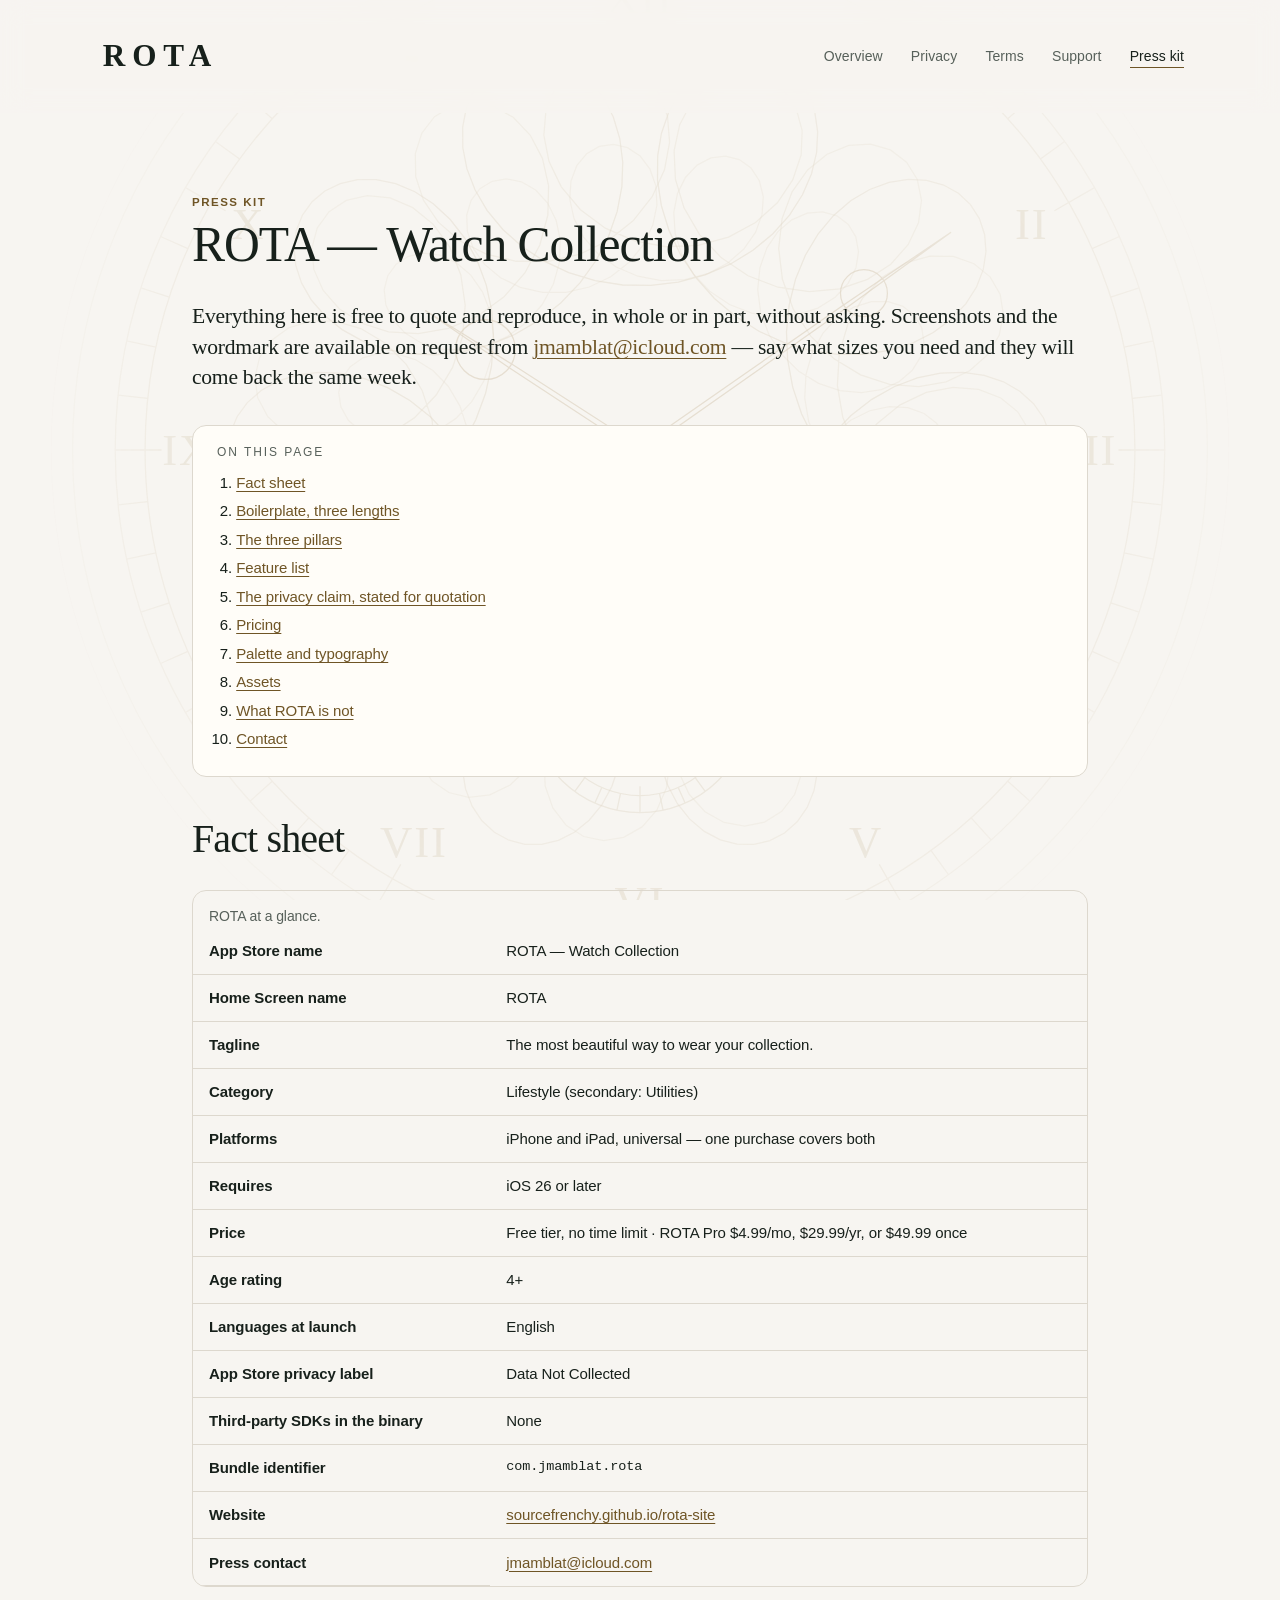
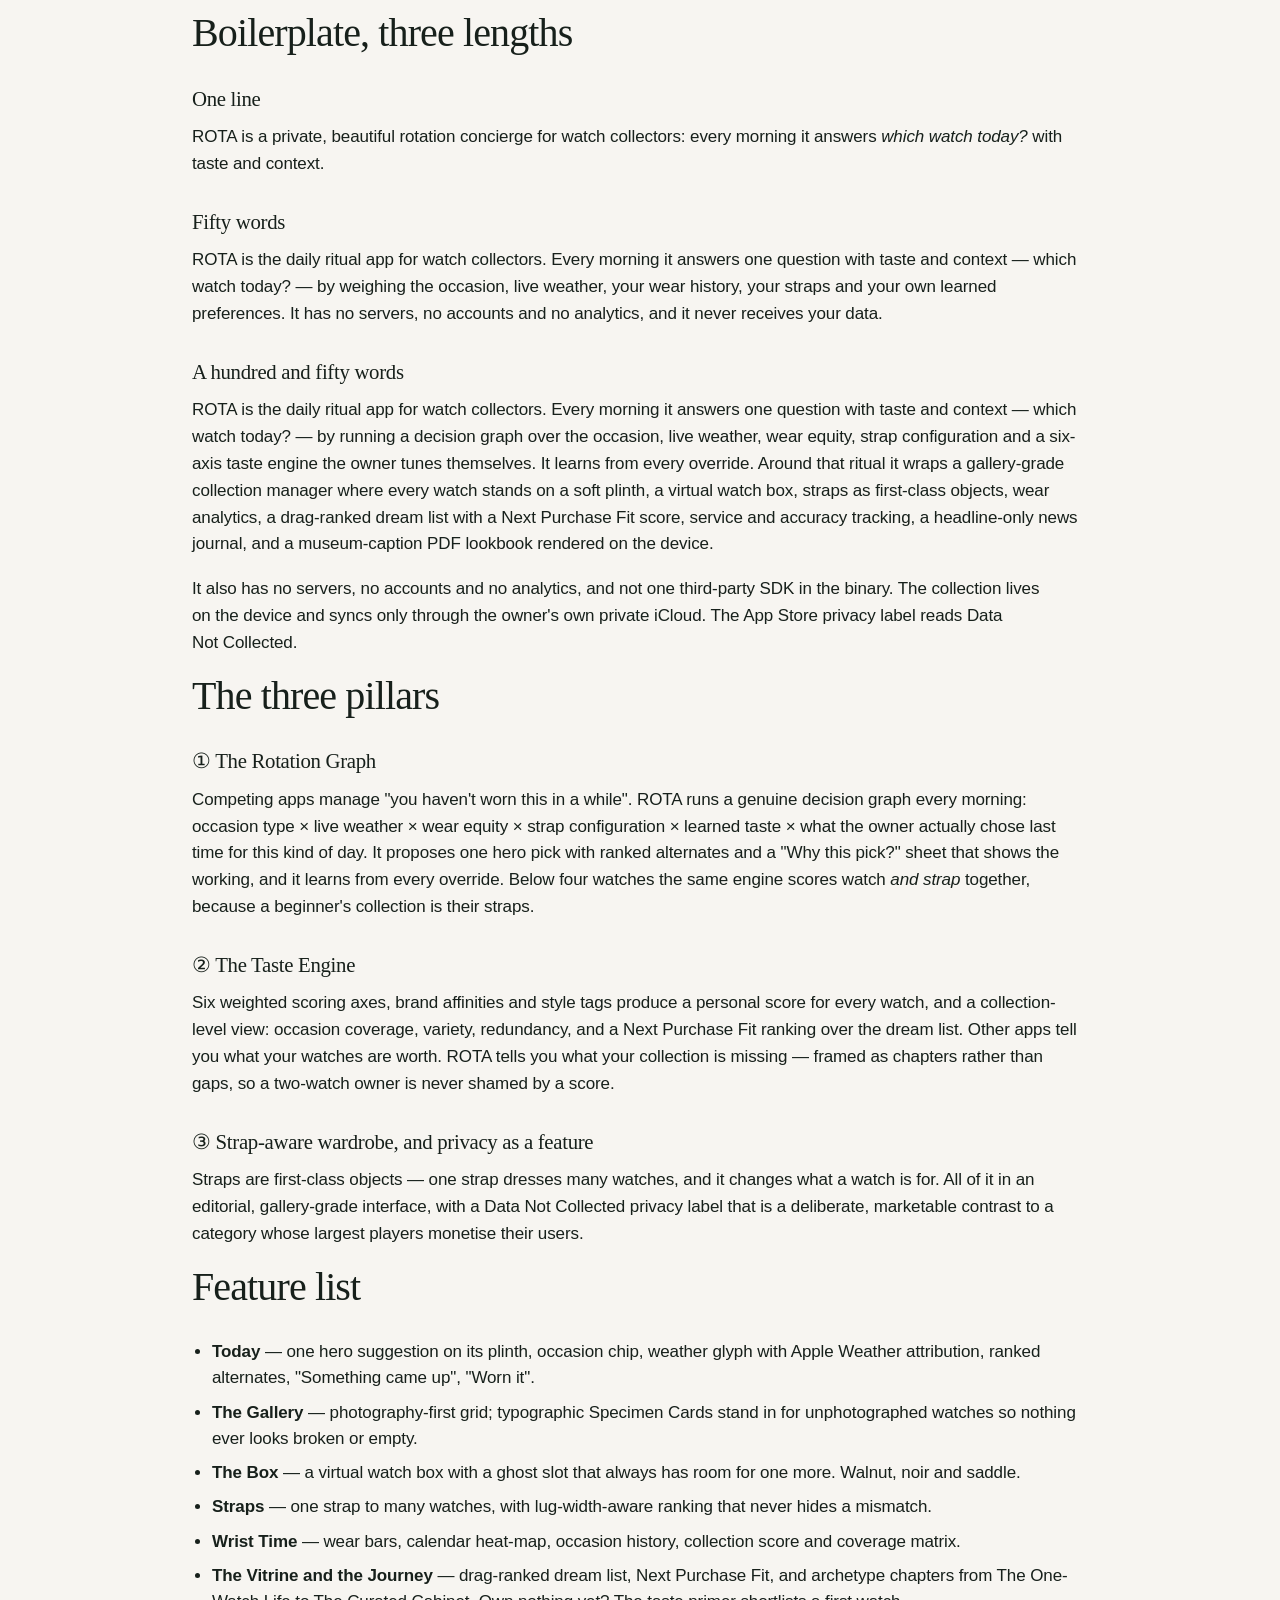
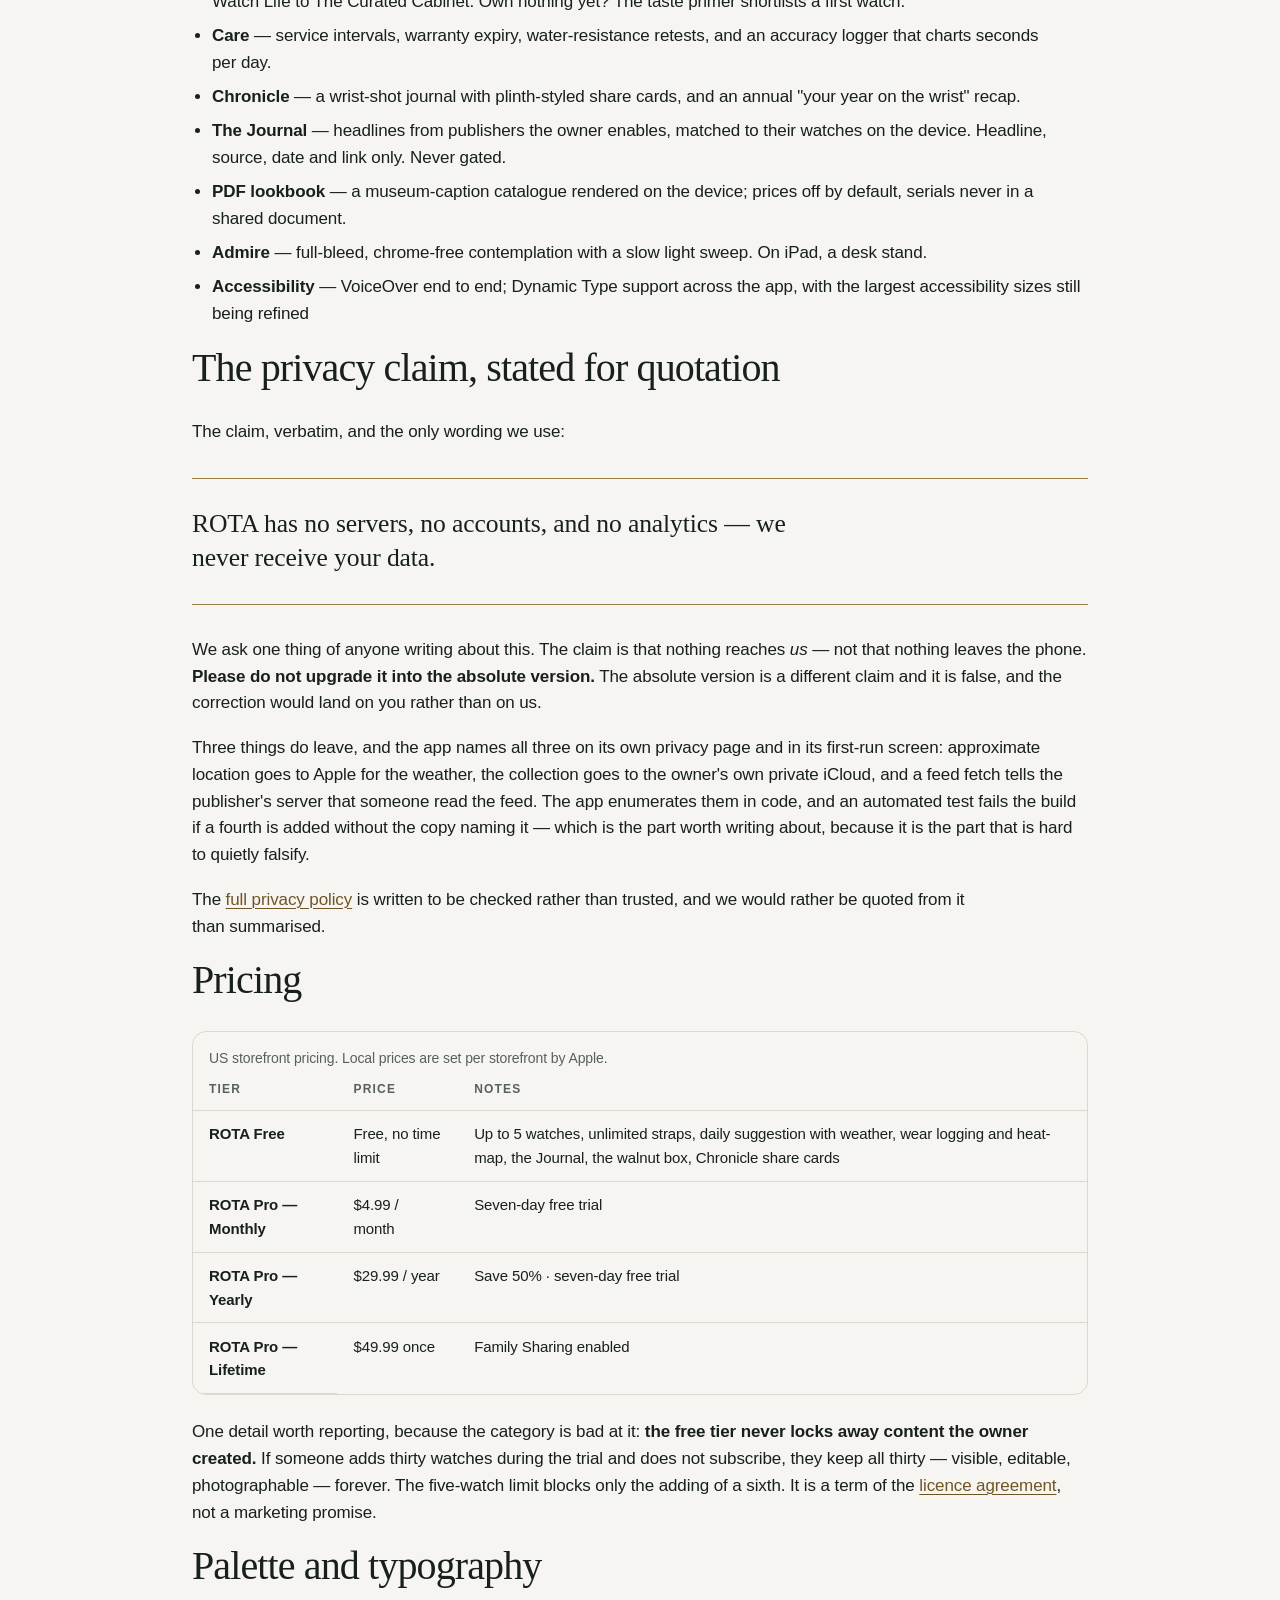
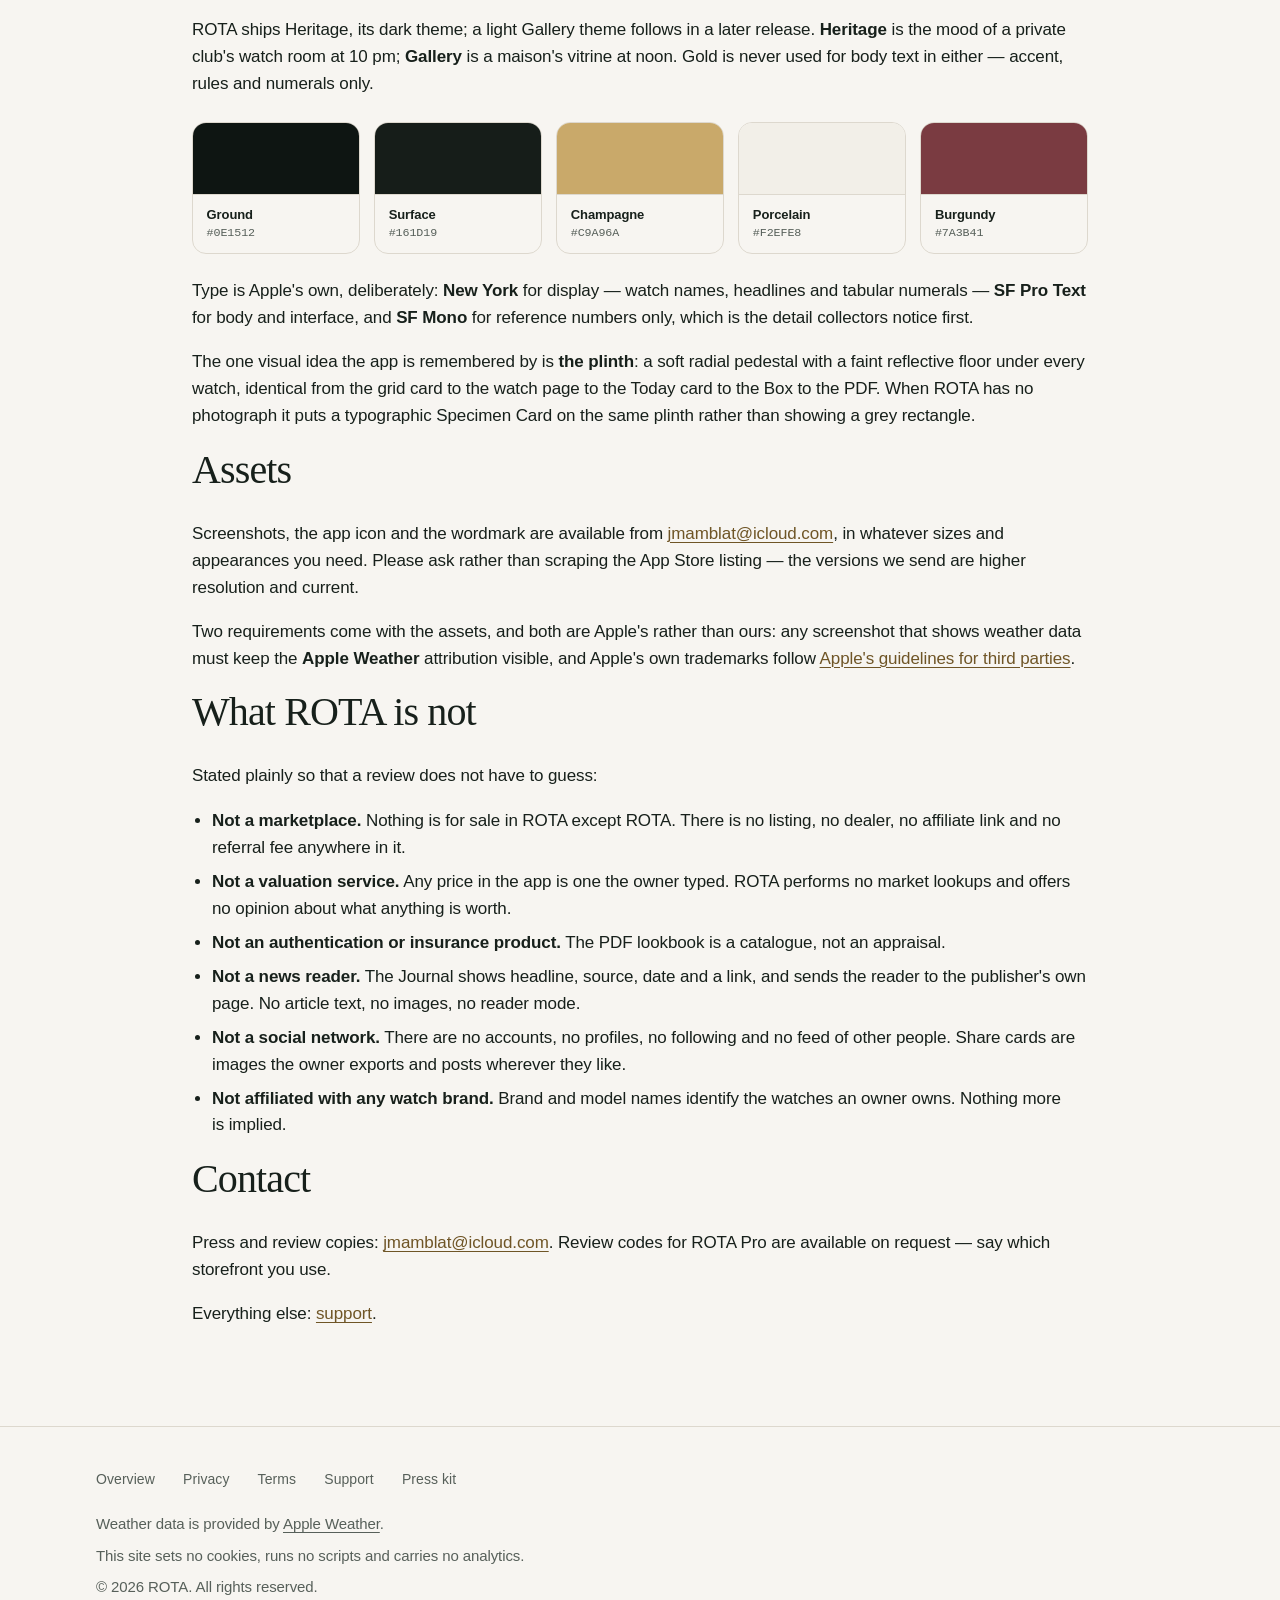
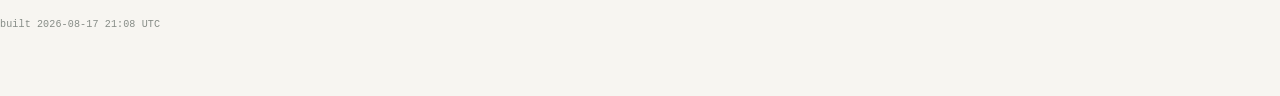
==== commit 1a63a341: "Remove internal repo references from public copy — 2026-08-17 21:08 UTC" ====
--- a/docs/press/index.html
+++ b/docs/press/index.html
@@ -306,7 +306,7 @@
     <p>This site sets no cookies, runs no scripts and carries no analytics.</p>
     <p>© 2026 ROTA. All rights reserved.</p>
   </div>
-  <p class="buildstamp"><span class="mono">built 2026-08-17 21:07 UTC</span></p>
+  <p class="buildstamp"><span class="mono">built 2026-08-17 21:08 UTC</span></p>
 </footer>
 
 </body>
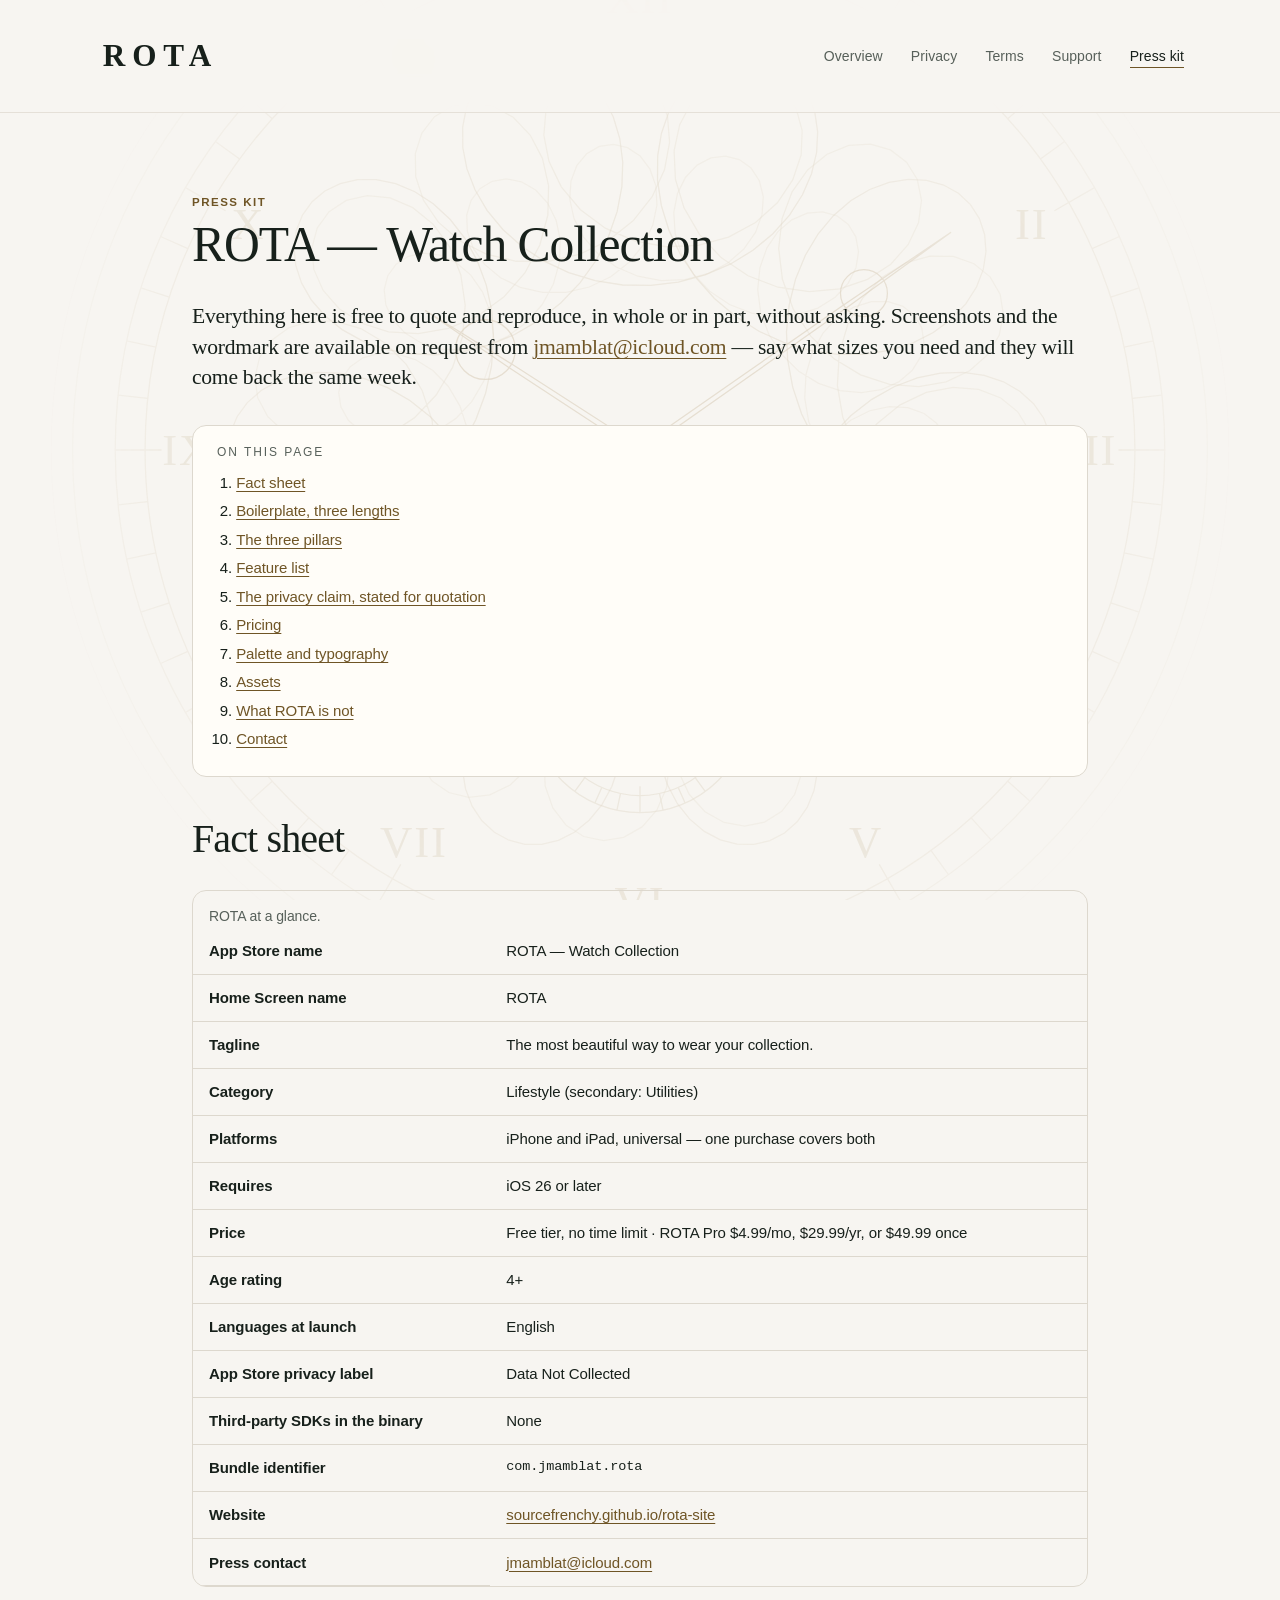
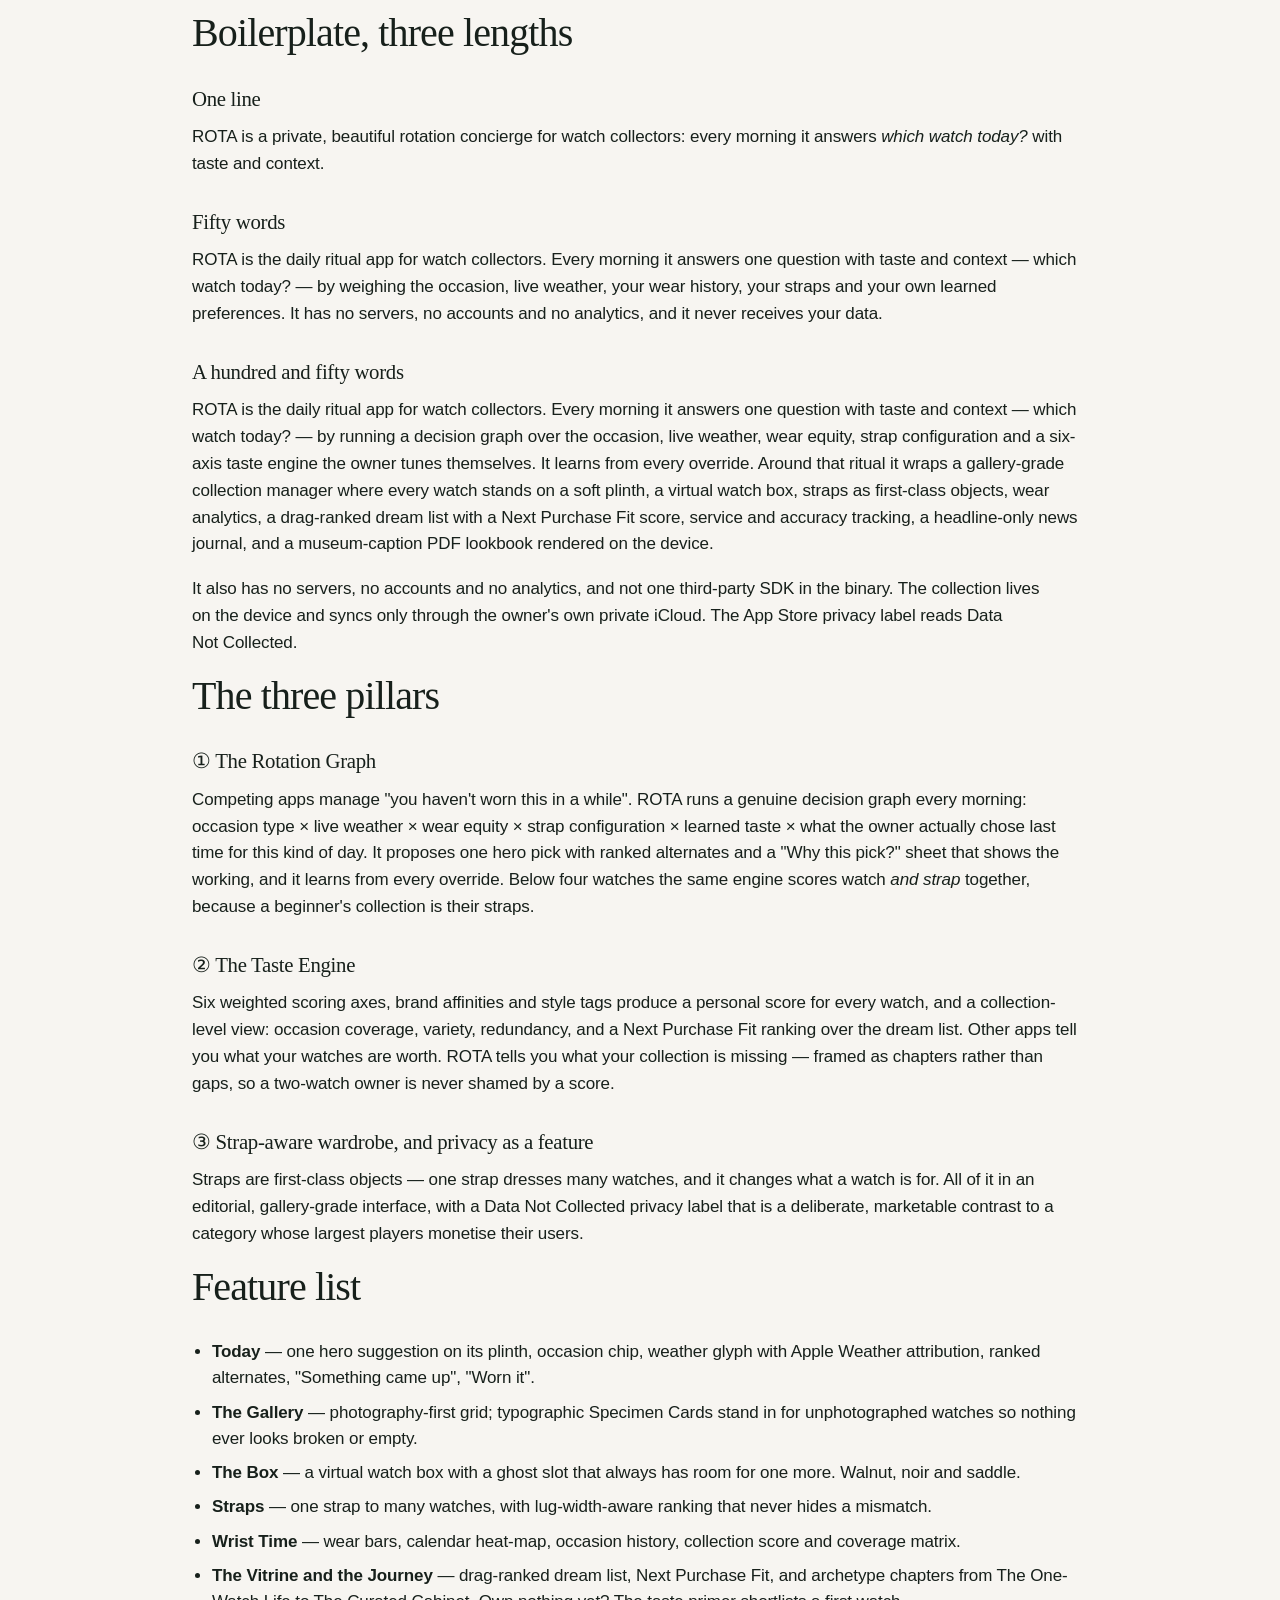
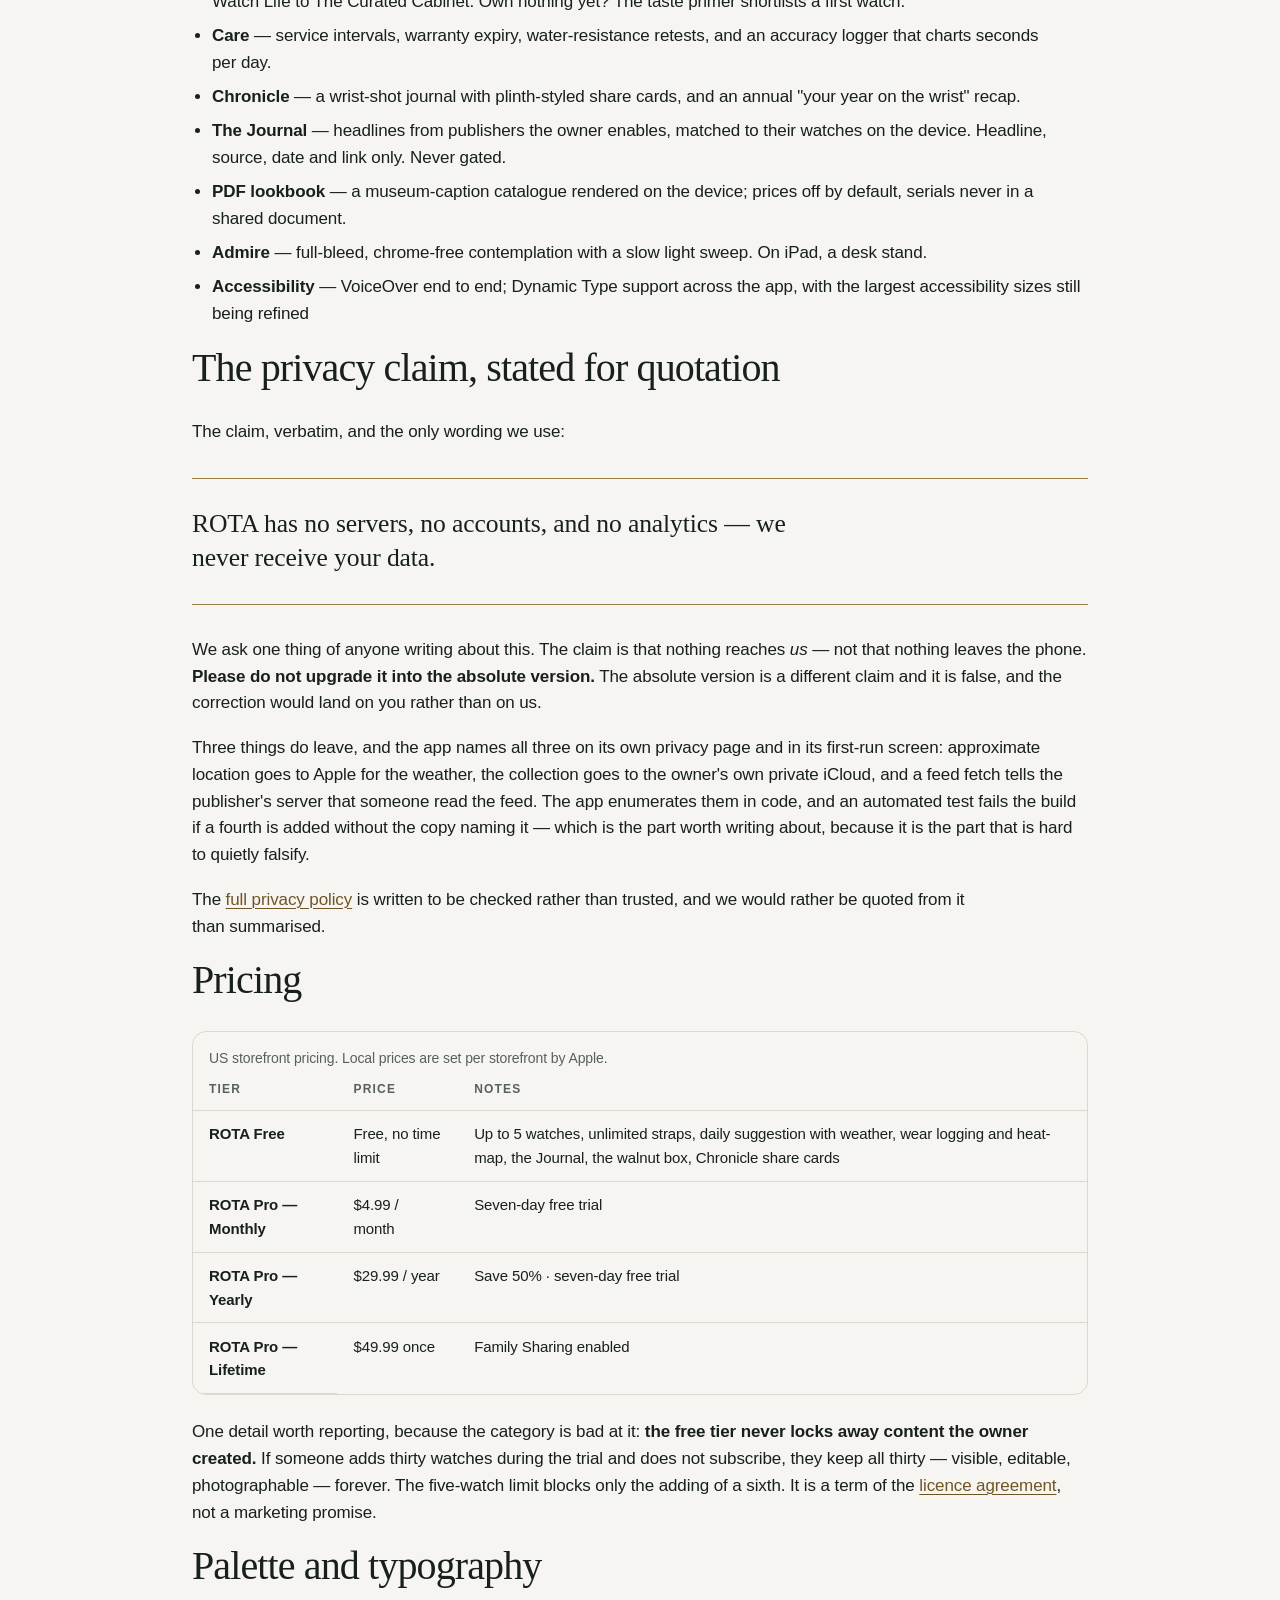
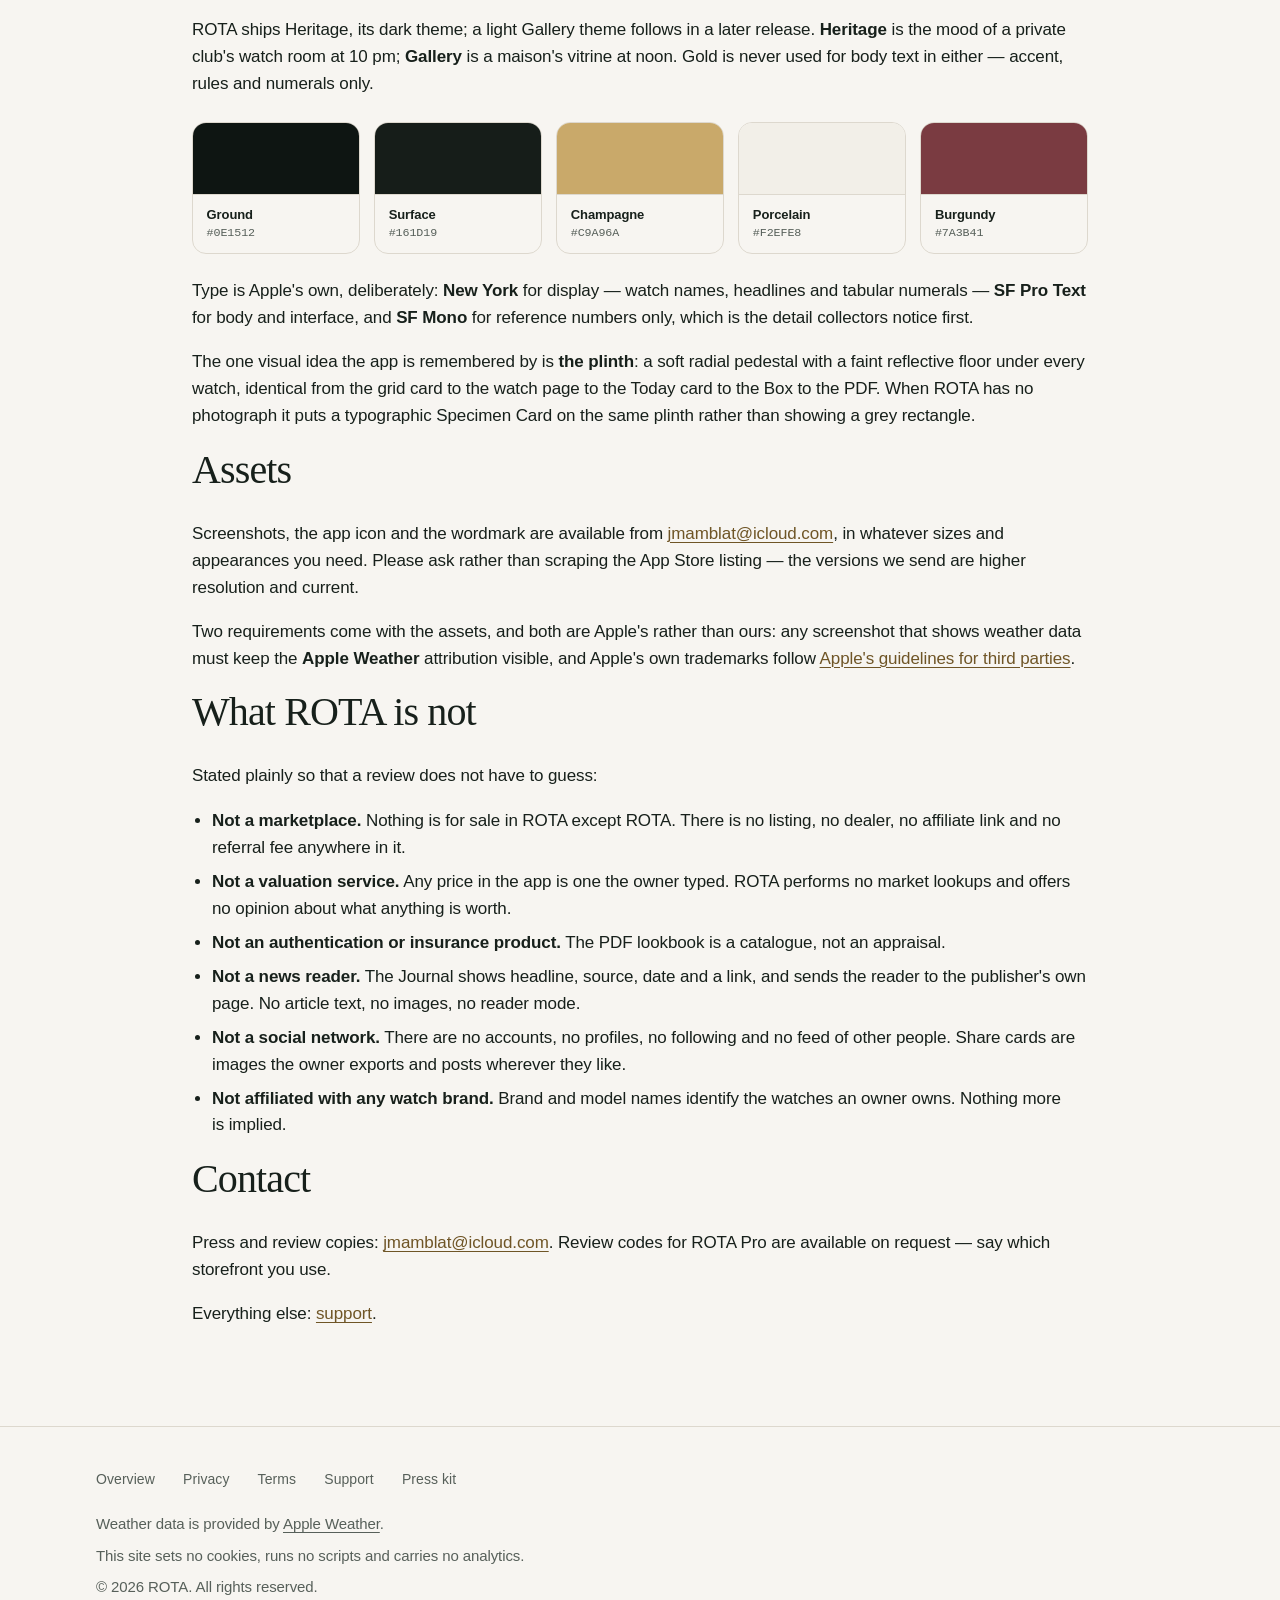
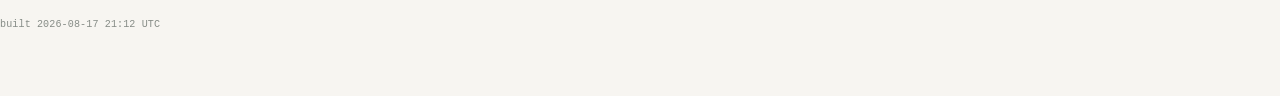
==== commit bc4848d4: "Sticky masthead — it was being unstuck by the backdrop rule — 2026-08-17 21:12 UTC" ====
--- a/docs/press/index.html
+++ b/docs/press/index.html
@@ -306,7 +306,7 @@
     <p>This site sets no cookies, runs no scripts and carries no analytics.</p>
     <p>© 2026 ROTA. All rights reserved.</p>
   </div>
-  <p class="buildstamp"><span class="mono">built 2026-08-17 21:08 UTC</span></p>
+  <p class="buildstamp"><span class="mono">built 2026-08-17 21:12 UTC</span></p>
 </footer>
 
 </body>
--- a/docs/assets/rota.css
+++ b/docs/assets/rota.css
@@ -886,7 +886,10 @@
 @media (max-width: 56rem)          { .guilloche-bg { width: 240vw; opacity: 0.22; } }
 
 /* Content rides above the backdrop. */
-.masthead, main, .foot { position: relative; z-index: 1; }
+/* Content rides above the backdrop. The masthead is deliberately NOT in this
+   list: it is `position: sticky`, and re-declaring it `relative` here silently
+   unstuck it — the header scrolled away and the guilloché rule got the blame. */
+main, .foot { position: relative; z-index: 1; }
 
 @media (prefers-reduced-motion: no-preference) {
   .guilloche-bg { animation: guilloche-turn 240s linear infinite; }
@@ -1027,3 +1030,34 @@
 
 /* The overview keeps its measure for running text, since it has grids and cards
    alongside to carry the width. */
+
+/* ---------------------------------------------------------------------------
+   Sticky masthead — declared last so nothing later can unstick it again.
+
+   The nav is the only way between five pages, so it stays reachable at any
+   scroll position. It gains a hairline and a stronger blur once the page has
+   moved, which separates it from content without drawing a border at rest.
+--------------------------------------------------------------------------- */
+
+.masthead {
+  position: sticky;
+  top: 0;
+  z-index: 40;
+  background: color-mix(in oklab, var(--ground) 86%, transparent);
+  backdrop-filter: saturate(170%) blur(16px);
+  -webkit-backdrop-filter: saturate(170%) blur(16px);
+  border-bottom: 1px solid color-mix(in oklab, var(--hairline) 70%, transparent);
+}
+
+/* Anchor jumps must not land under the sticky bar. */
+:root { scroll-padding-top: 5.5rem; }
+[id] { scroll-margin-top: 5.5rem; }
+
+/* On very short viewports a sticky header costs more than it gives. */
+@media (max-height: 26rem) {
+  .masthead { position: static; }
+}
+
+@supports not (backdrop-filter: blur(1px)) {
+  .masthead { background: var(--ground); }
+}
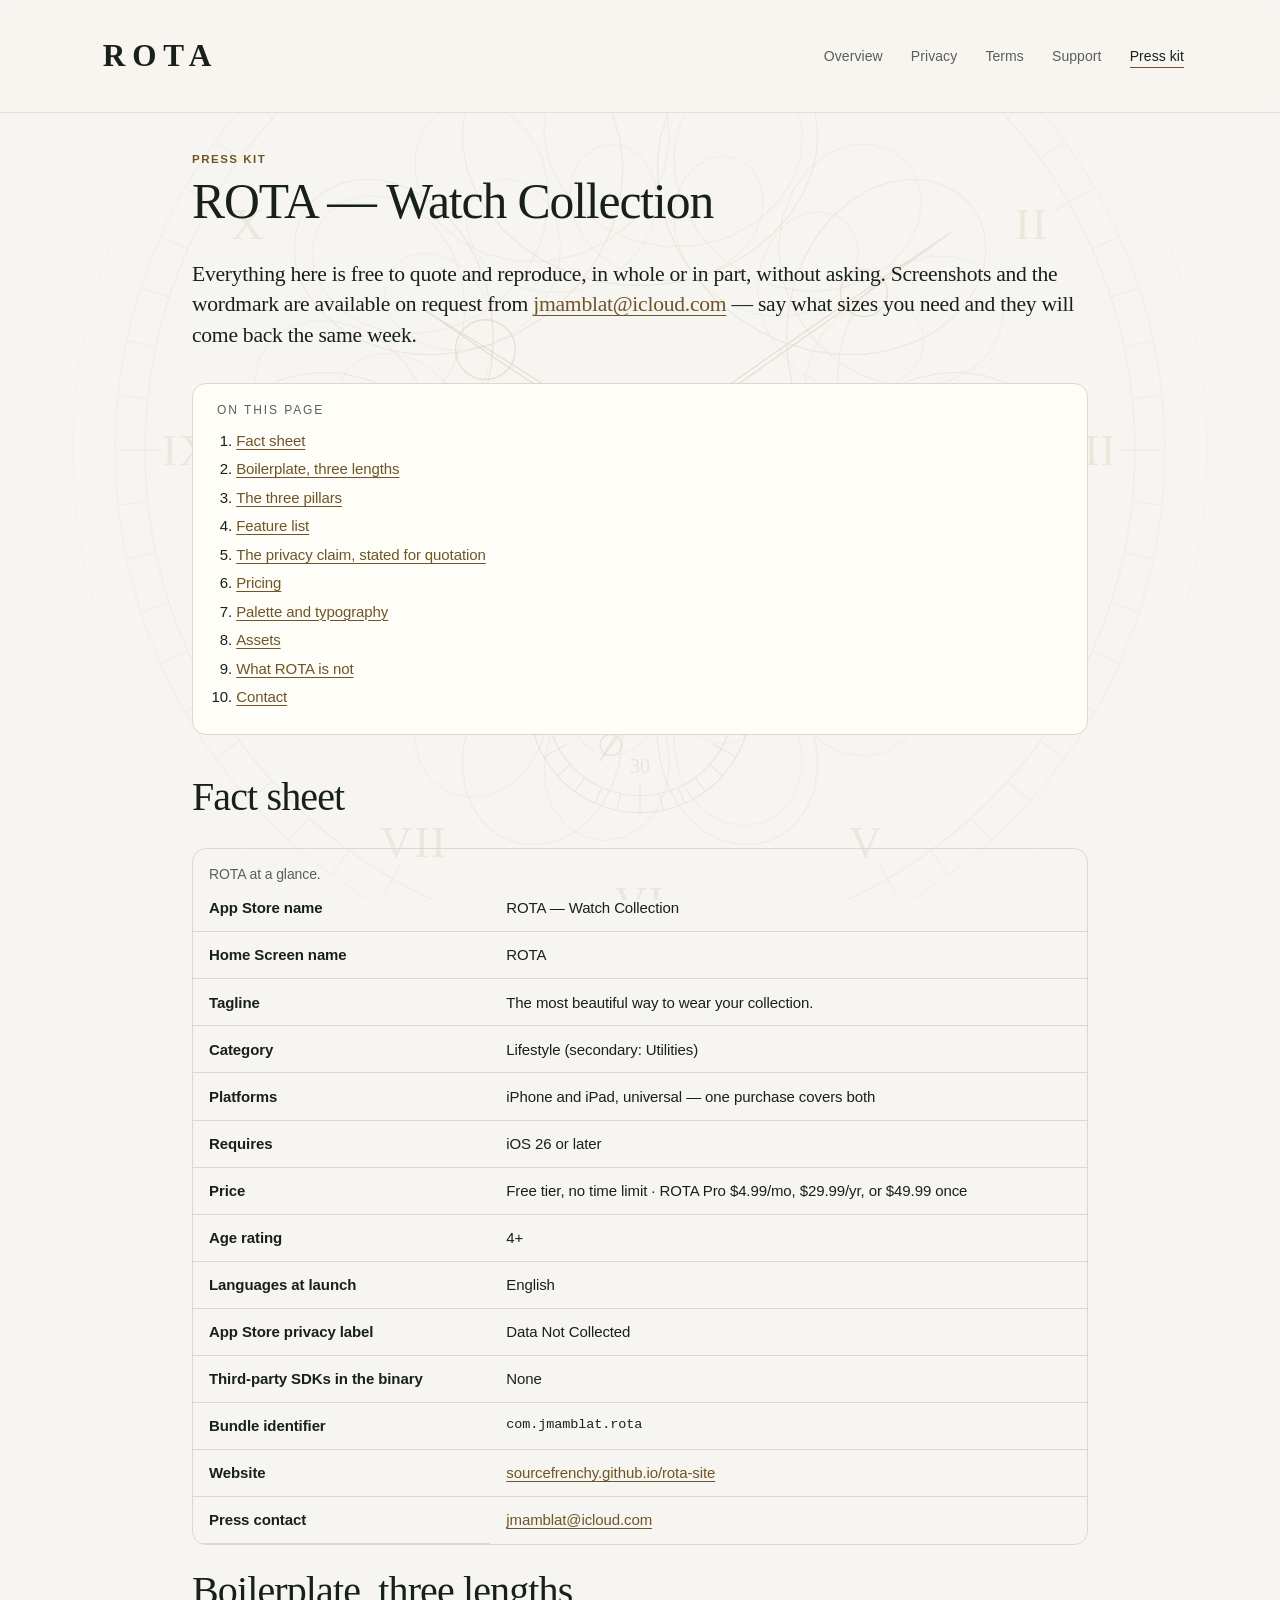
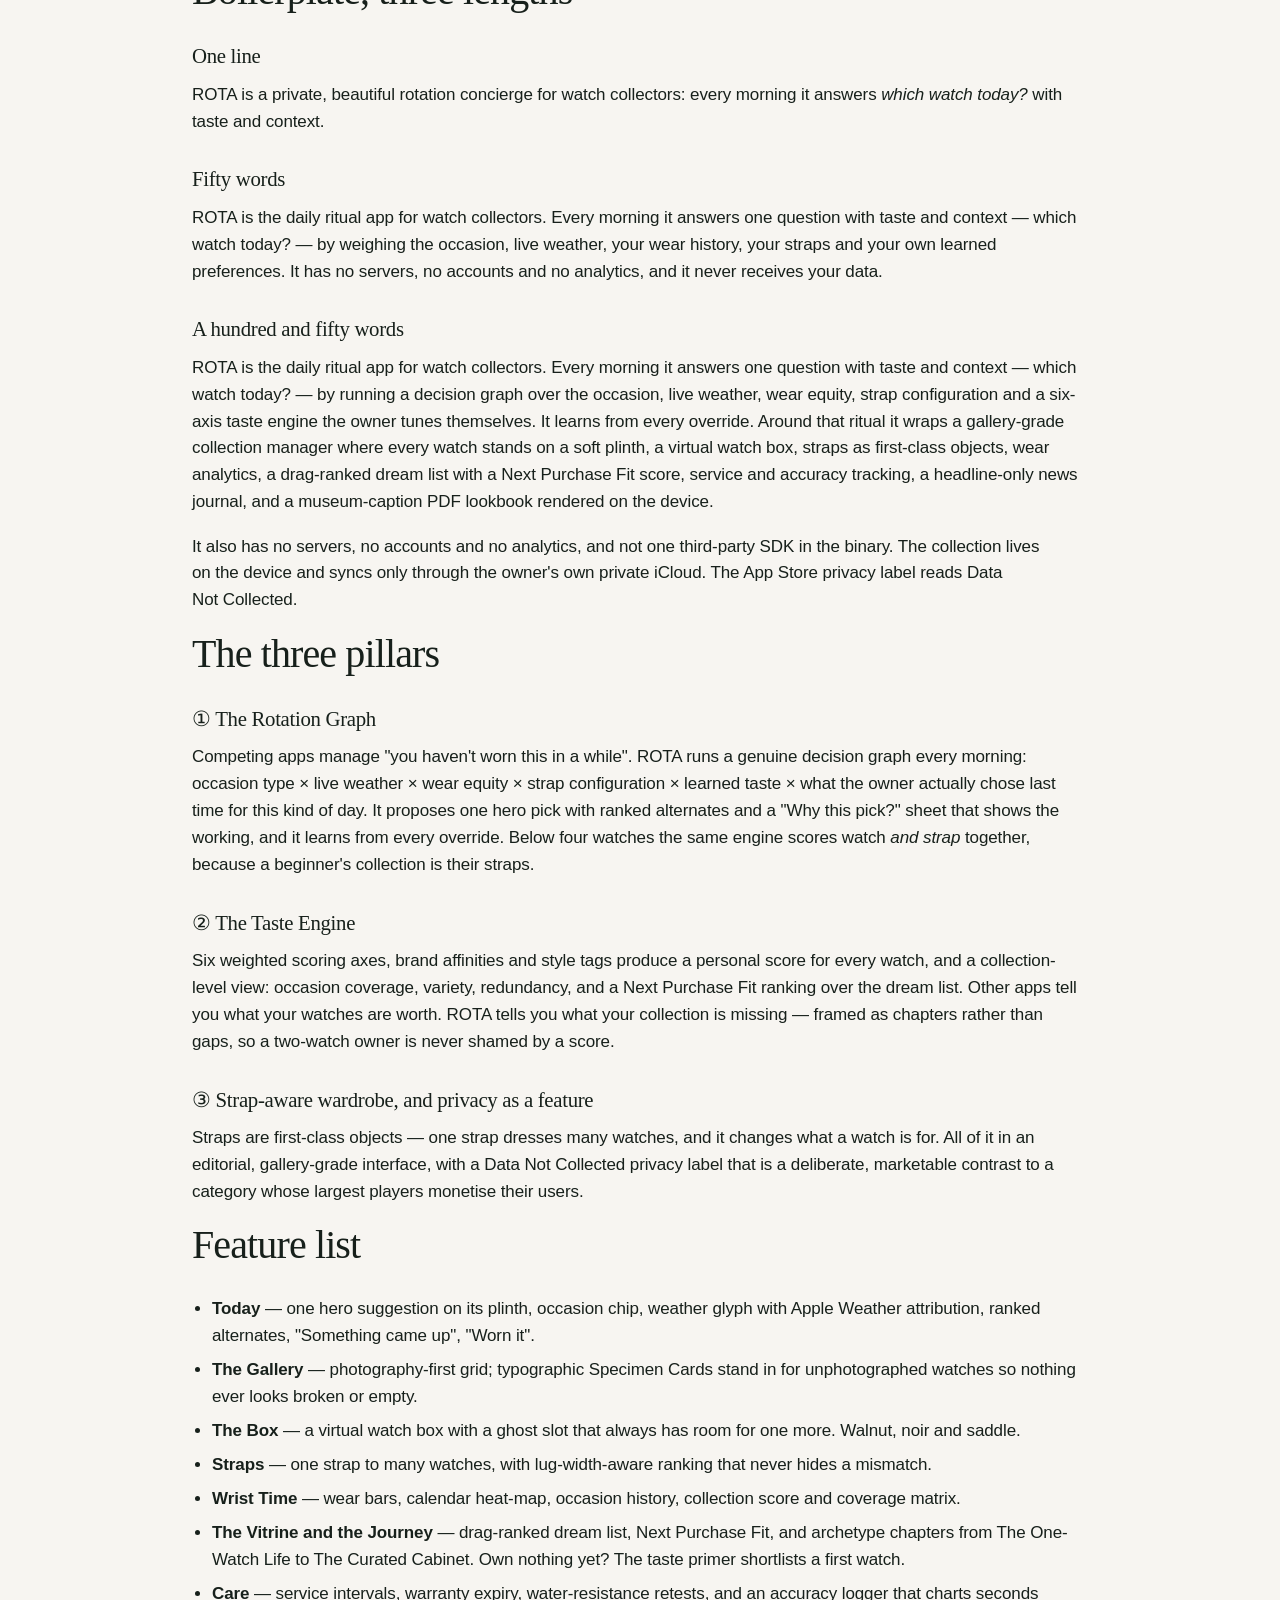
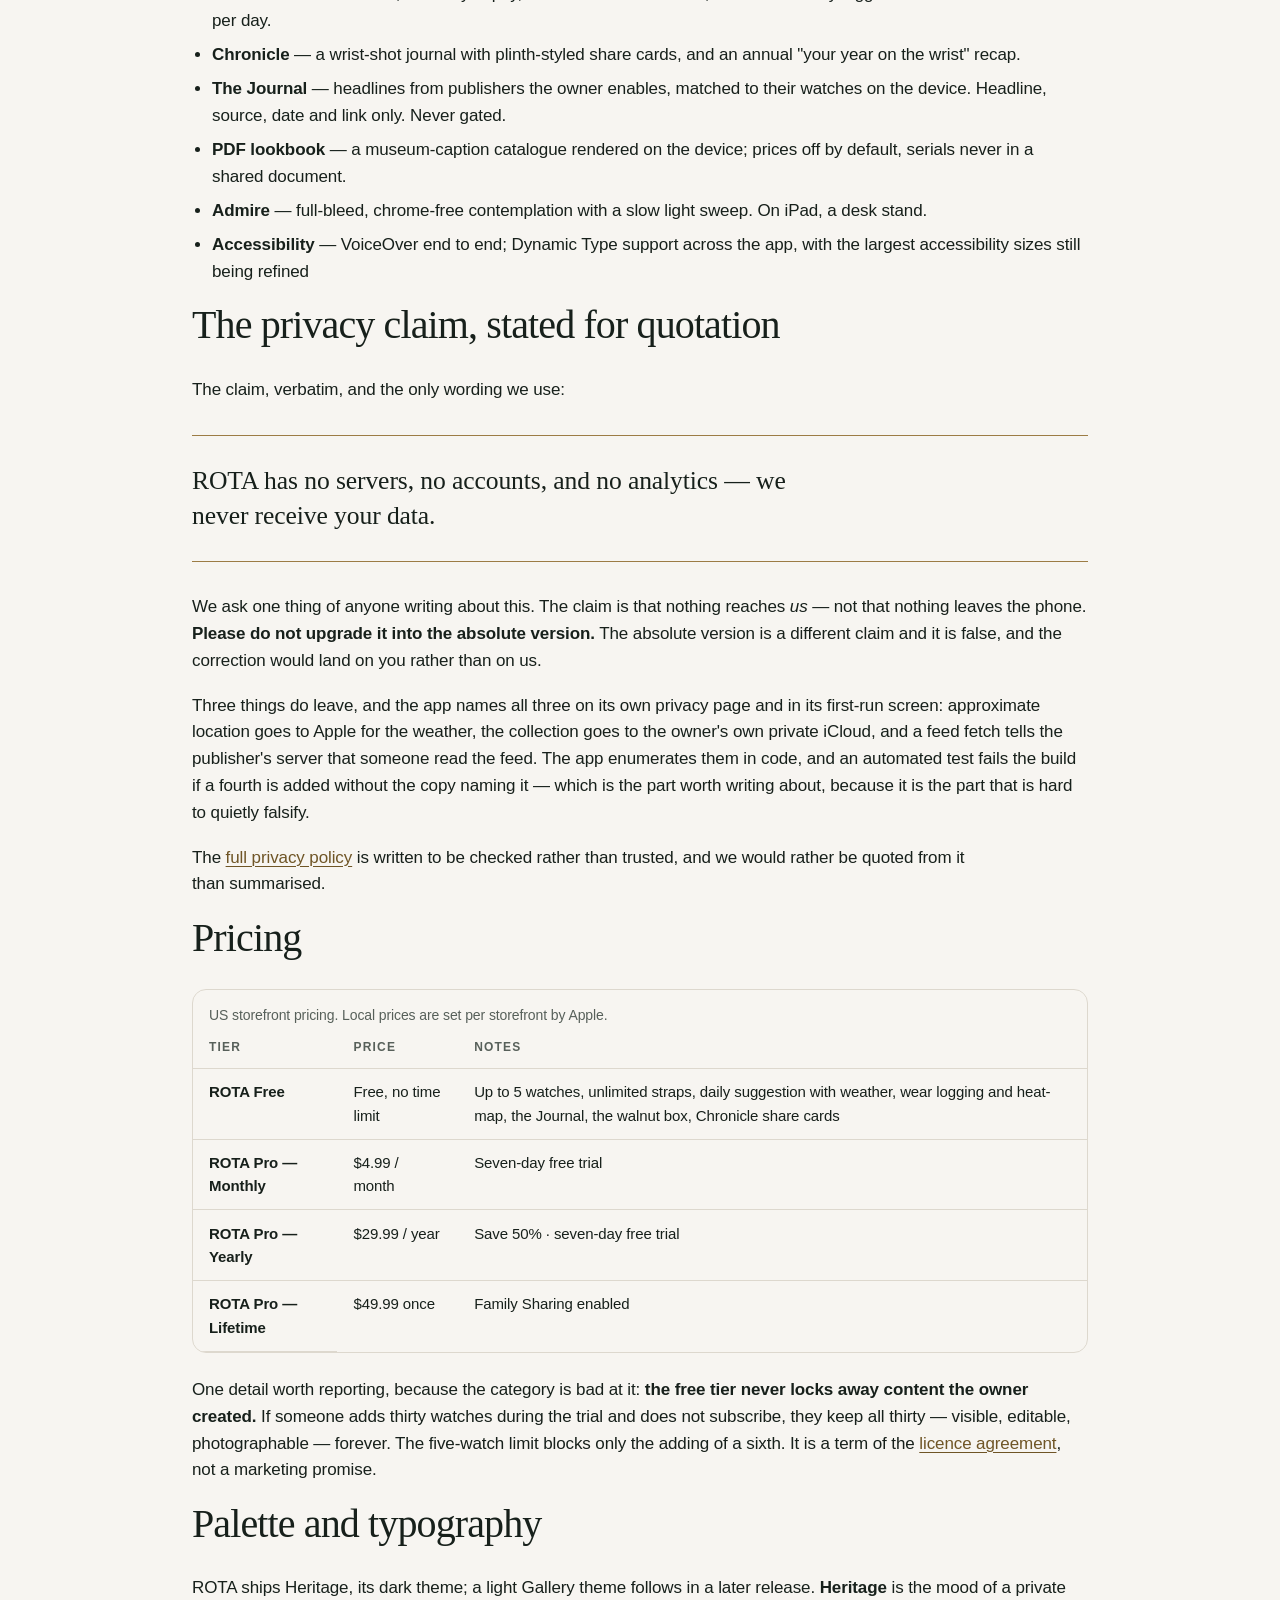
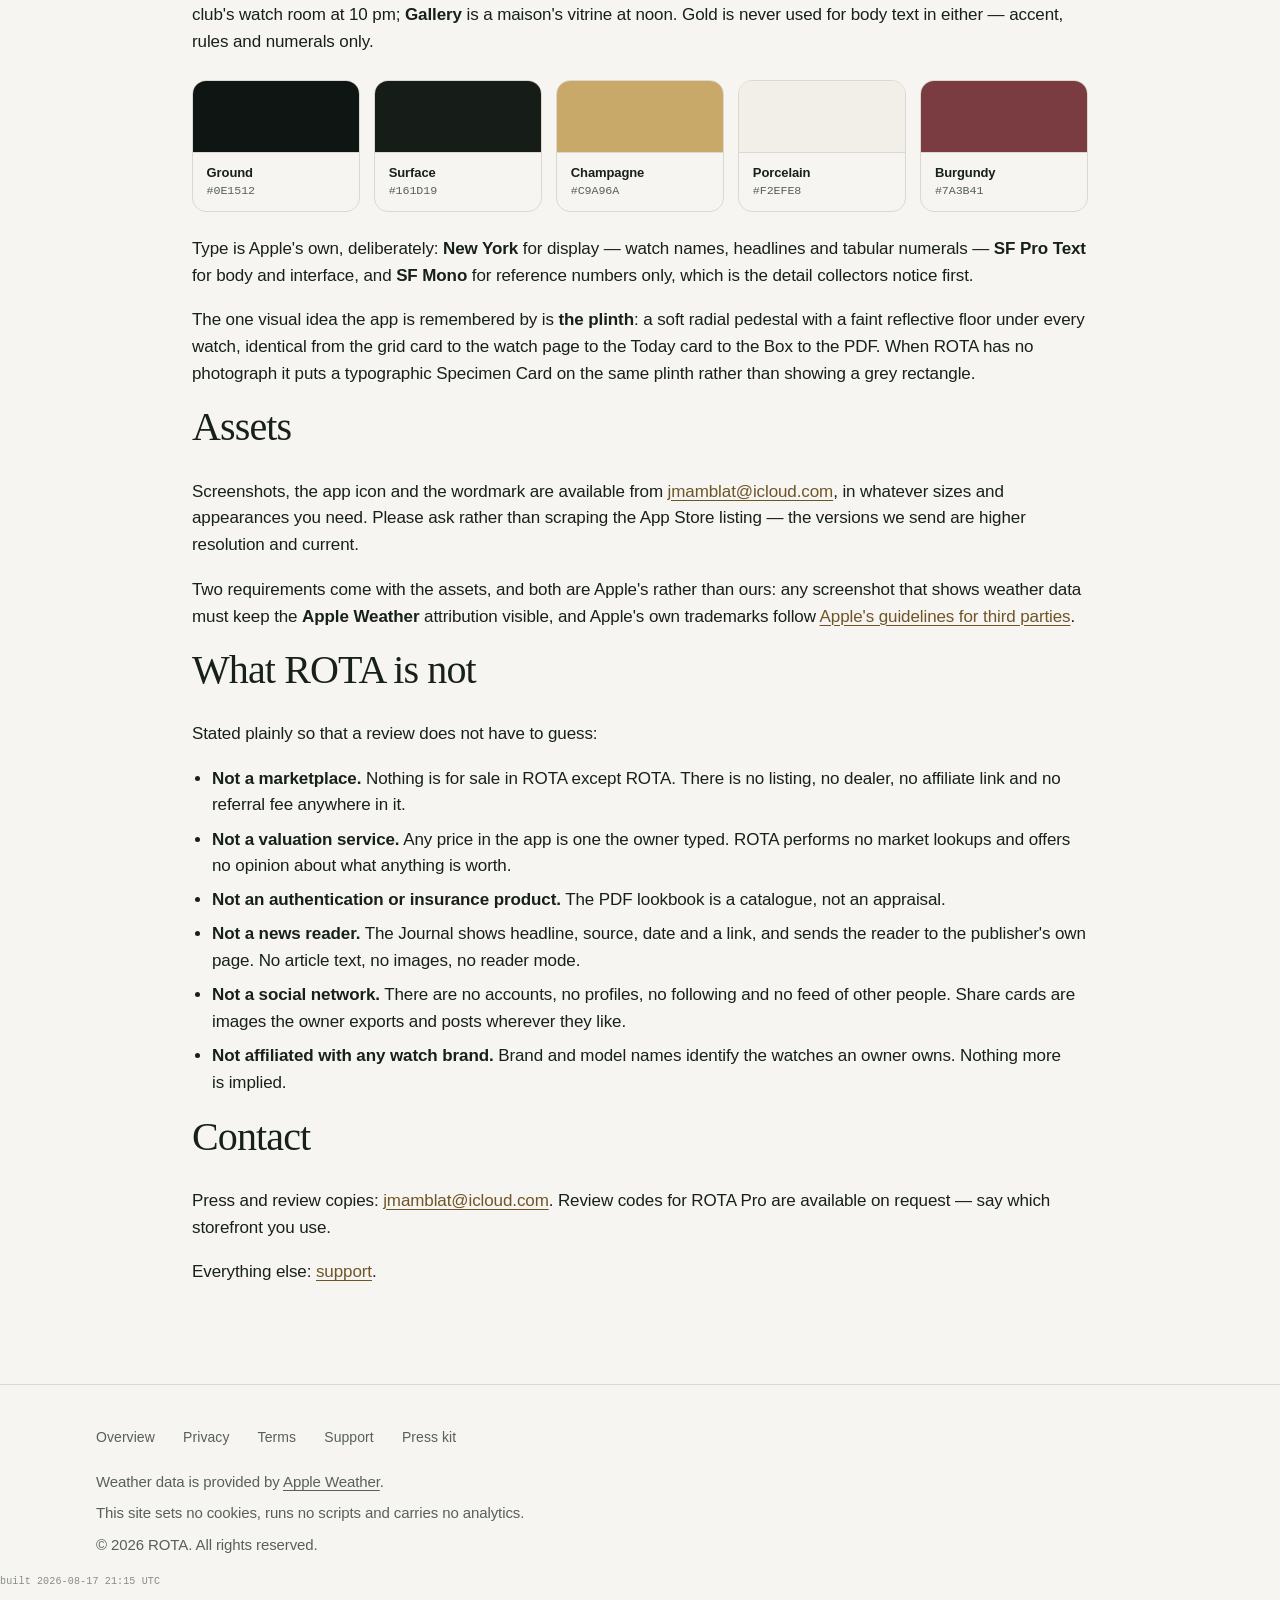
==== commit 072f6521: "Masthead fixed rather than sticky — sticky was being defeated — 2026-08-17 21:15 UTC" ====
--- a/docs/press/index.html
+++ b/docs/press/index.html
@@ -306,7 +306,7 @@
     <p>This site sets no cookies, runs no scripts and carries no analytics.</p>
     <p>© 2026 ROTA. All rights reserved.</p>
   </div>
-  <p class="buildstamp"><span class="mono">built 2026-08-17 21:12 UTC</span></p>
+  <p class="buildstamp"><span class="mono">built 2026-08-17 21:15 UTC</span></p>
 </footer>
 
 </body>
--- a/docs/assets/rota.css
+++ b/docs/assets/rota.css
@@ -1061,3 +1061,47 @@
 @supports not (backdrop-filter: blur(1px)) {
   .masthead { background: var(--ground); }
 }
+
+/* ---------------------------------------------------------------------------
+   Masthead: fixed, not sticky.
+
+   `position: sticky` kept failing in the browser despite the rule being present
+   and deployed — sticky is defeated by any ancestor with a transform, filter,
+   contain or an overflow that is not `visible`, and this page has a fixed
+   backdrop, an animated SVG and several `overflow: hidden` sections. Rather than
+   keep hunting for which one wins, use `fixed`: it is not subject to any of that,
+   and the nav is the only route between five pages so it must not be fragile.
+
+   Fixed elements leave the flow, so the body reserves the height itself.
+--------------------------------------------------------------------------- */
+
+.masthead {
+  position: fixed;
+  inset-block-start: 0;
+  inset-inline: 0;
+  z-index: 50;
+  background: color-mix(in oklab, var(--ground) 88%, transparent);
+  backdrop-filter: saturate(170%) blur(16px);
+  -webkit-backdrop-filter: saturate(170%) blur(16px);
+  border-bottom: 1px solid color-mix(in oklab, var(--hairline) 70%, transparent);
+}
+
+/* Reserve exactly what the bar occupies, so nothing hides beneath it at rest. */
+body { padding-block-start: var(--masthead-h, 4.4rem); }
+:root { --masthead-h: 4.4rem; }
+@media (max-width: 34rem) { :root { --masthead-h: 4.1rem; } }
+
+/* The backdrop is fixed to the viewport, so it must not inherit that padding. */
+.backdrop { top: 0; }
+
+:root { scroll-padding-top: calc(var(--masthead-h) + 1rem); }
+[id] { scroll-margin-top: calc(var(--masthead-h) + 1rem); }
+
+@media (max-height: 26rem) {
+  .masthead { position: static; }
+  body { padding-block-start: 0; }
+}
+
+@supports not (backdrop-filter: blur(1px)) {
+  .masthead { background: var(--ground); }
+}
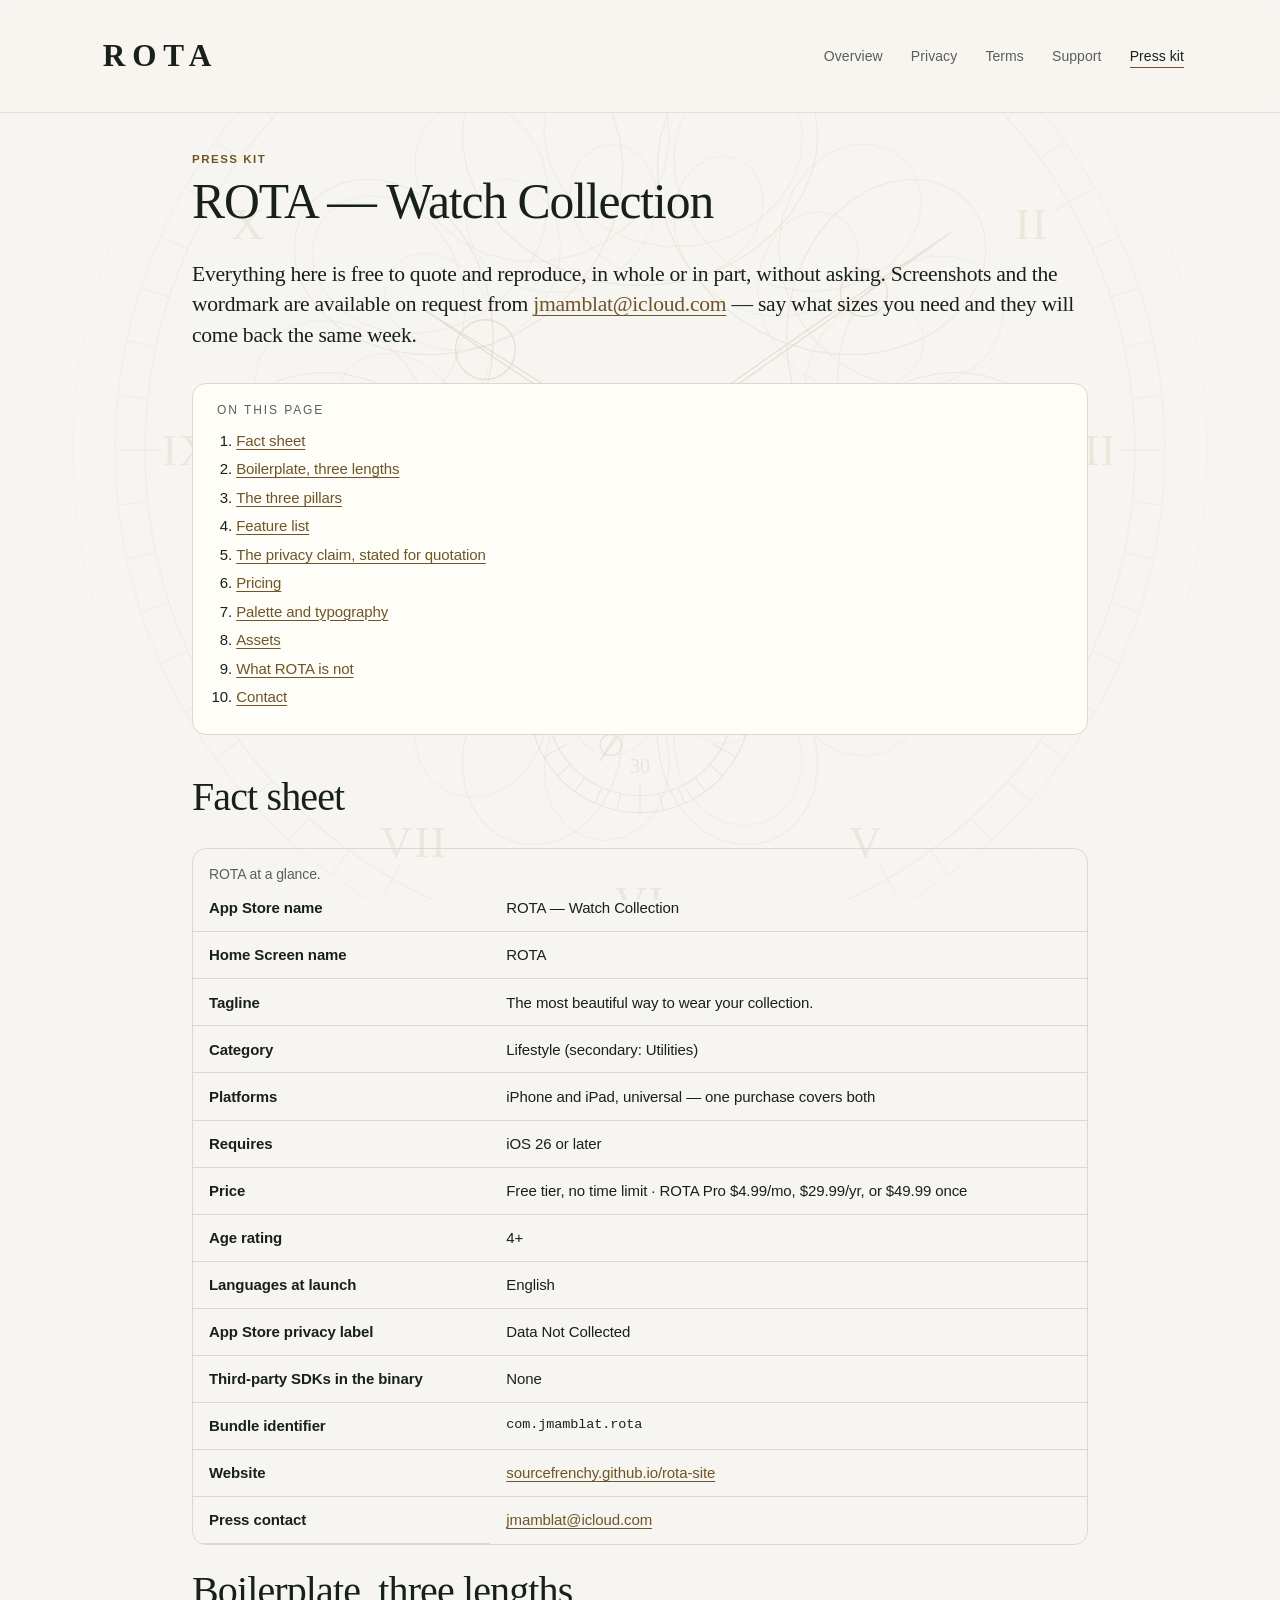
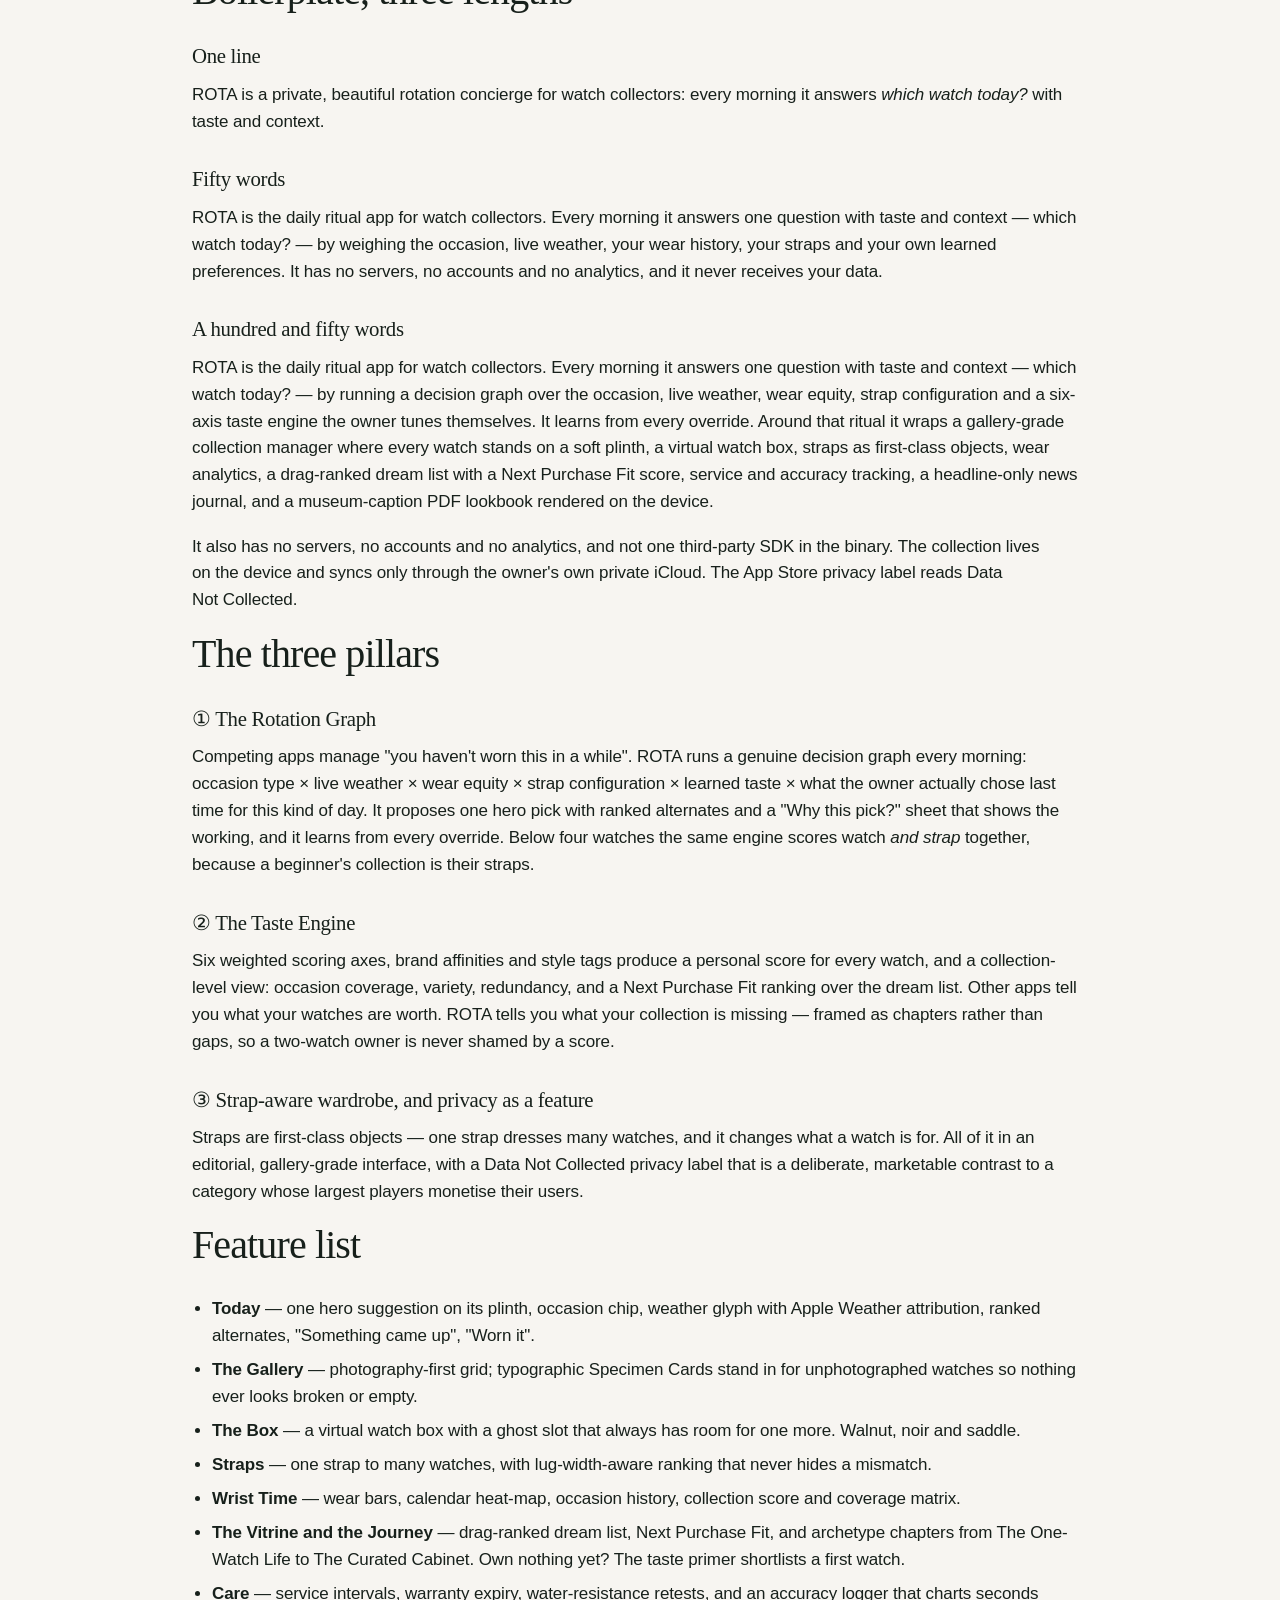
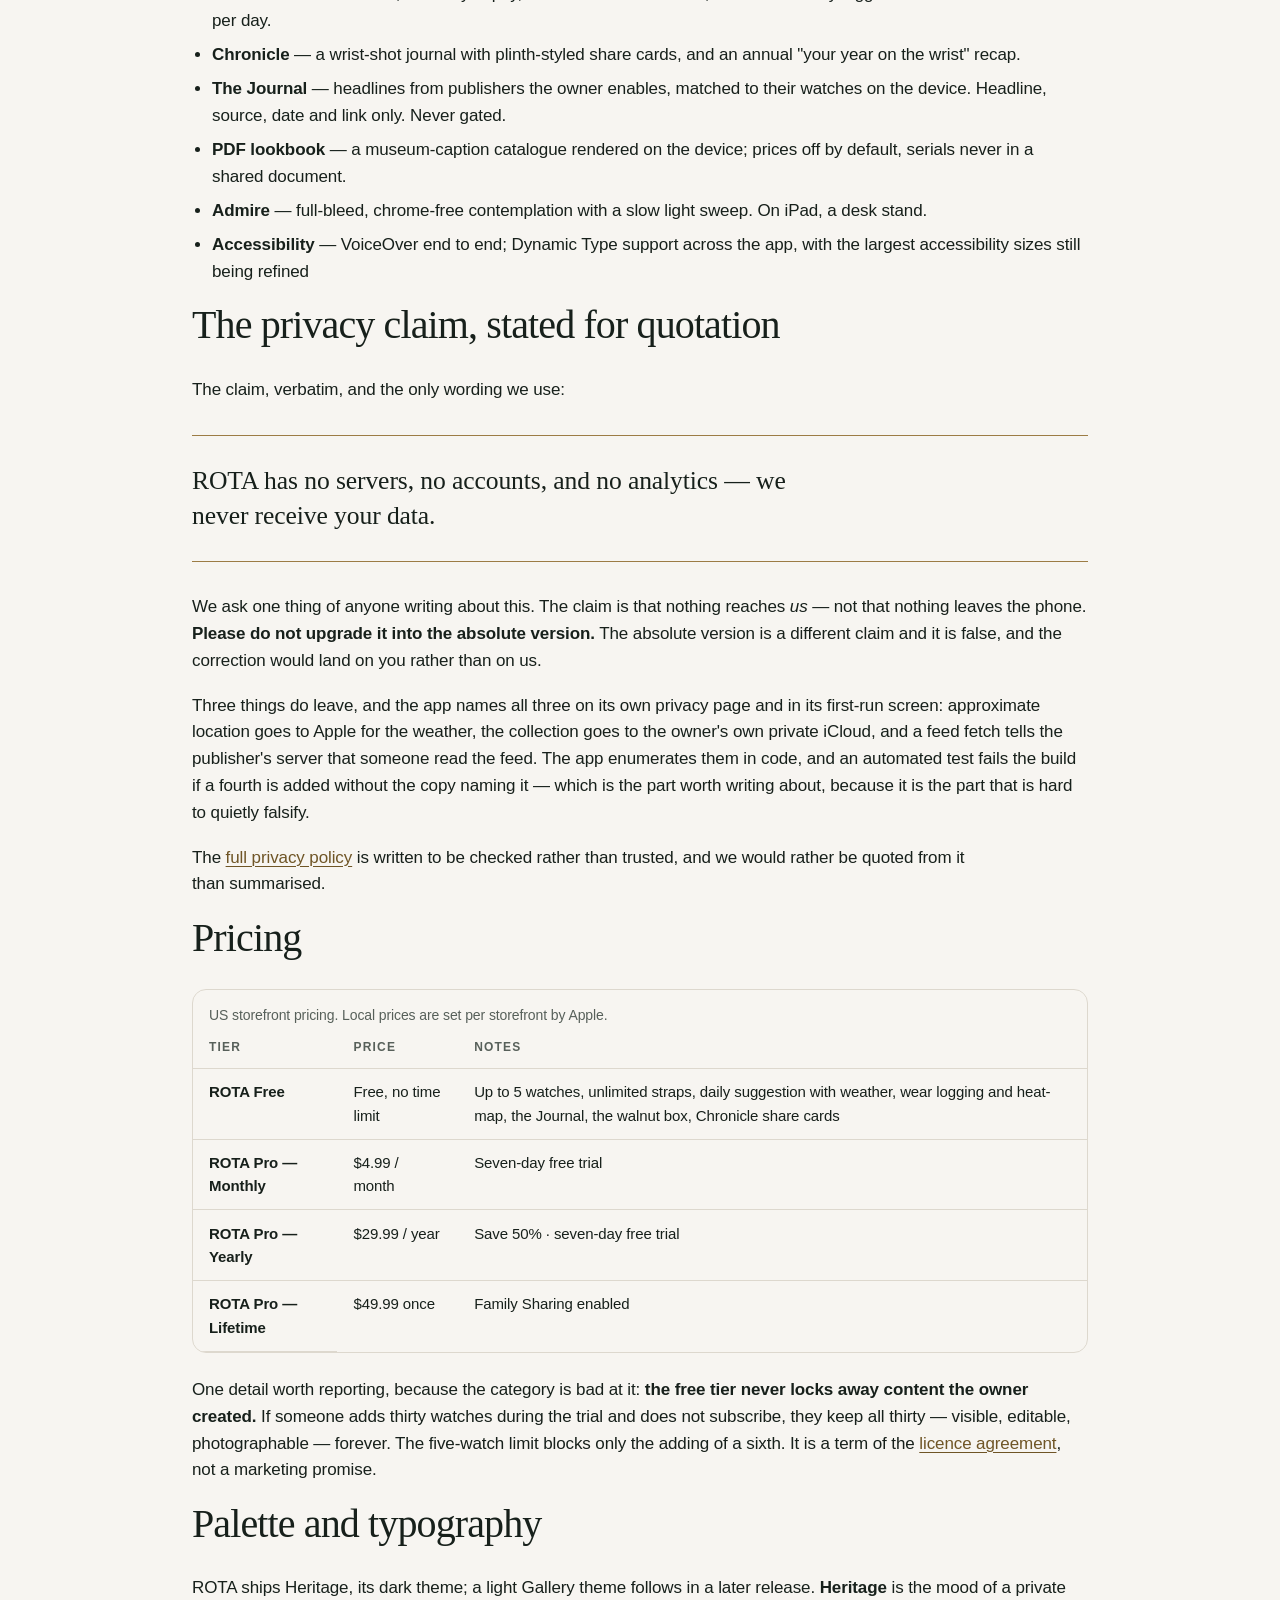
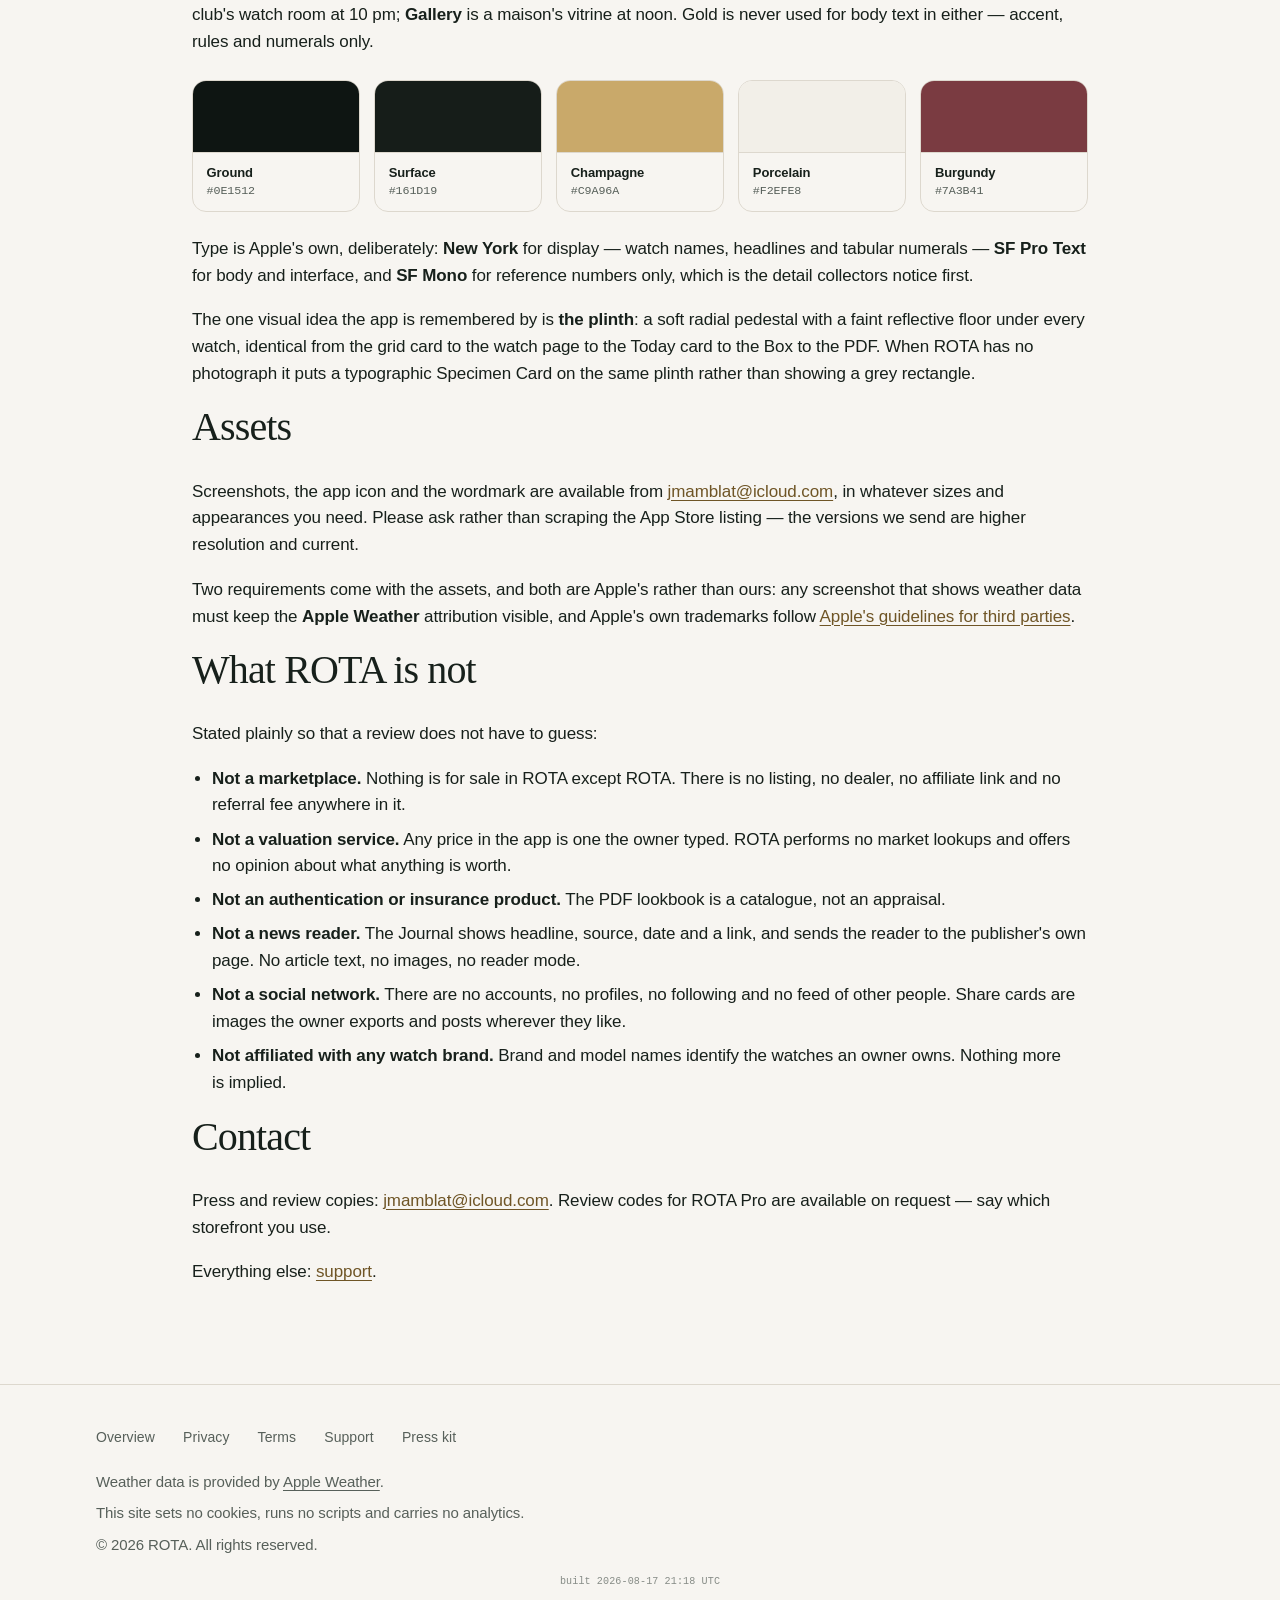
==== commit 034aeb6d: "Version the stylesheet URL so CSS fixes actually reach browsers — 2026-08-17 21:18 UTC" ====
--- a/docs/press/index.html
+++ b/docs/press/index.html
@@ -7,7 +7,7 @@
 <meta name="description" content="Press kit for ROTA — Watch Collection: fact sheet, boilerplate at three lengths, the three pillars, pricing, palette and typography, and what ROTA is not.">
 <meta name="color-scheme" content="light dark">
 <meta name="theme-color" content="#0E1512">
-<link rel="stylesheet" href="../assets/rota.css">
+<link rel="stylesheet" href="../assets/rota.css?v=20260817211813">
 </head>
 <body>
 <div class="backdrop" aria-hidden="true">
@@ -306,7 +306,7 @@
     <p>This site sets no cookies, runs no scripts and carries no analytics.</p>
     <p>© 2026 ROTA. All rights reserved.</p>
   </div>
-  <p class="buildstamp"><span class="mono">built 2026-08-17 21:15 UTC</span></p>
+  <p class="buildstamp"><span class="mono">built 2026-08-17 21:18 UTC</span></p>
 </footer>
 
 </body>
--- a/docs/assets/rota.css
+++ b/docs/assets/rota.css
@@ -1105,3 +1105,5 @@
 @supports not (backdrop-filter: blur(1px)) {
   .masthead { background: var(--ground); }
 }
+
+.buildstamp { text-align: center; }
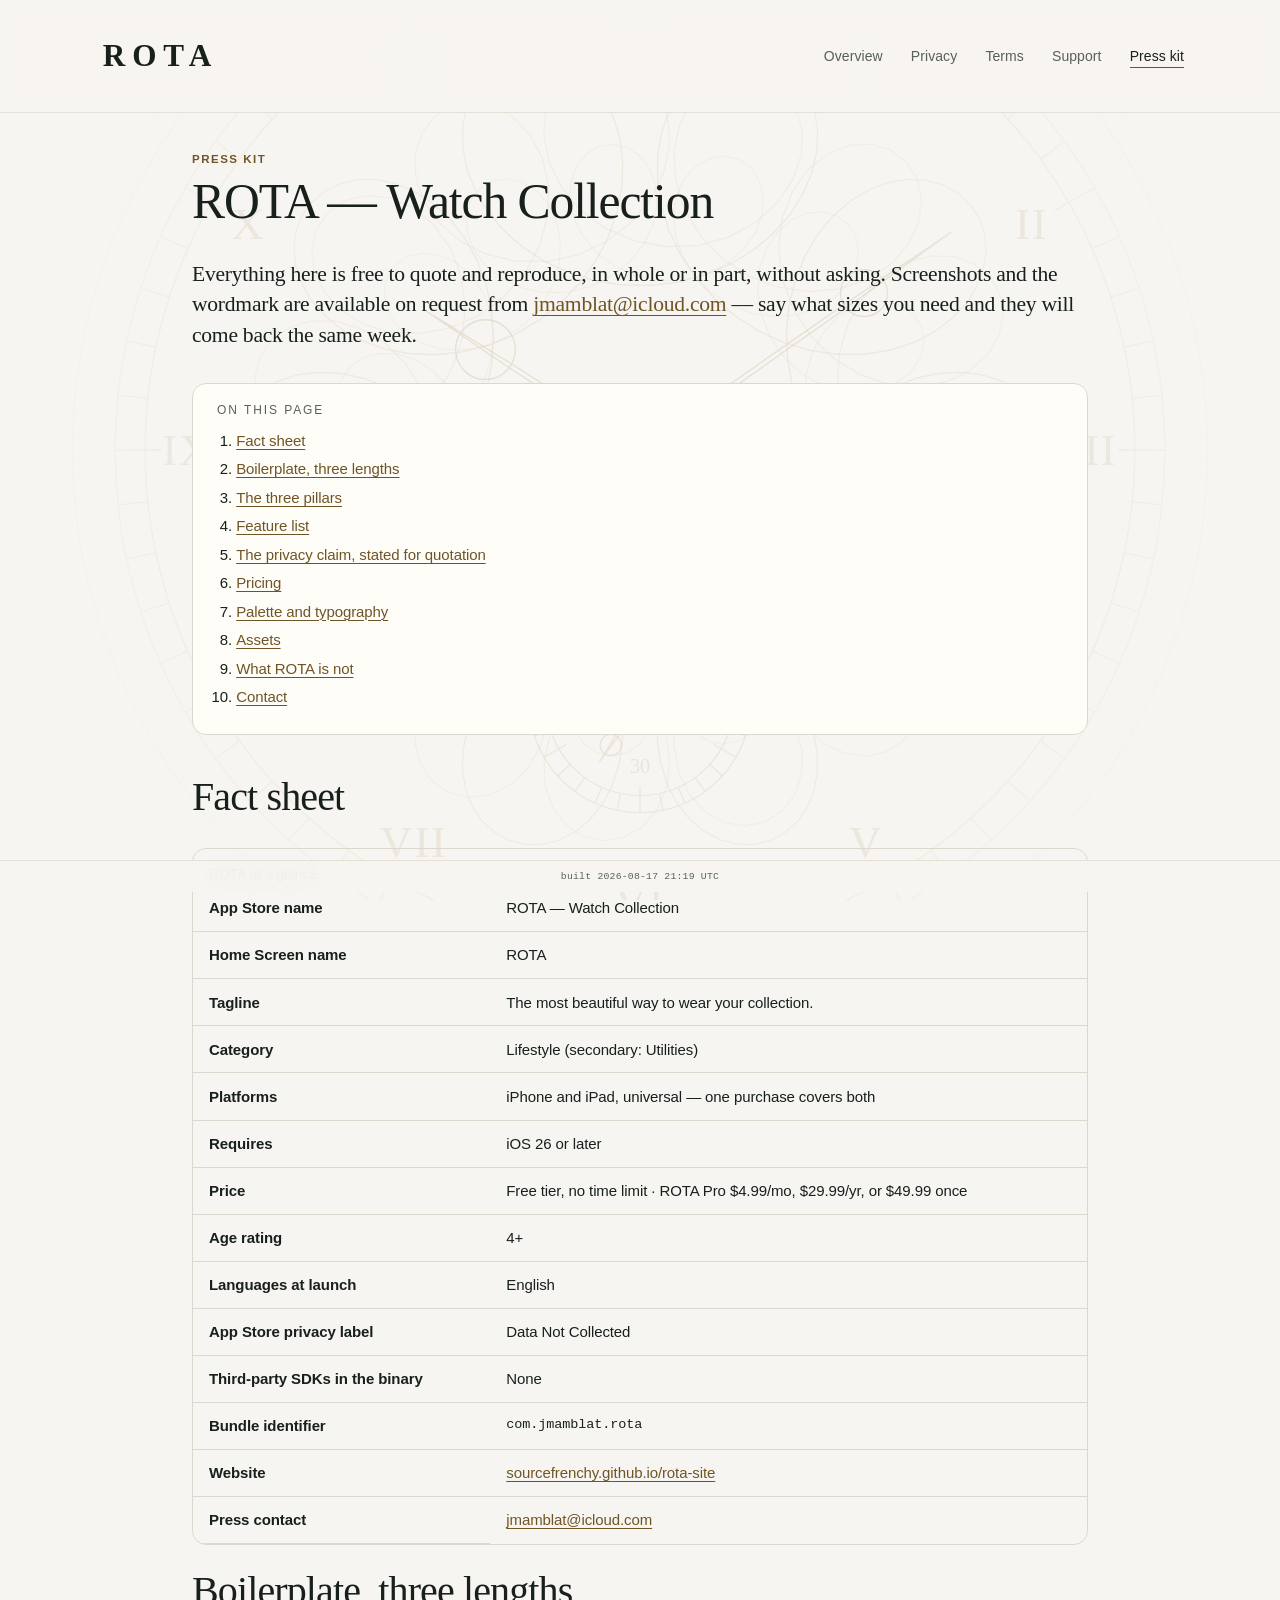
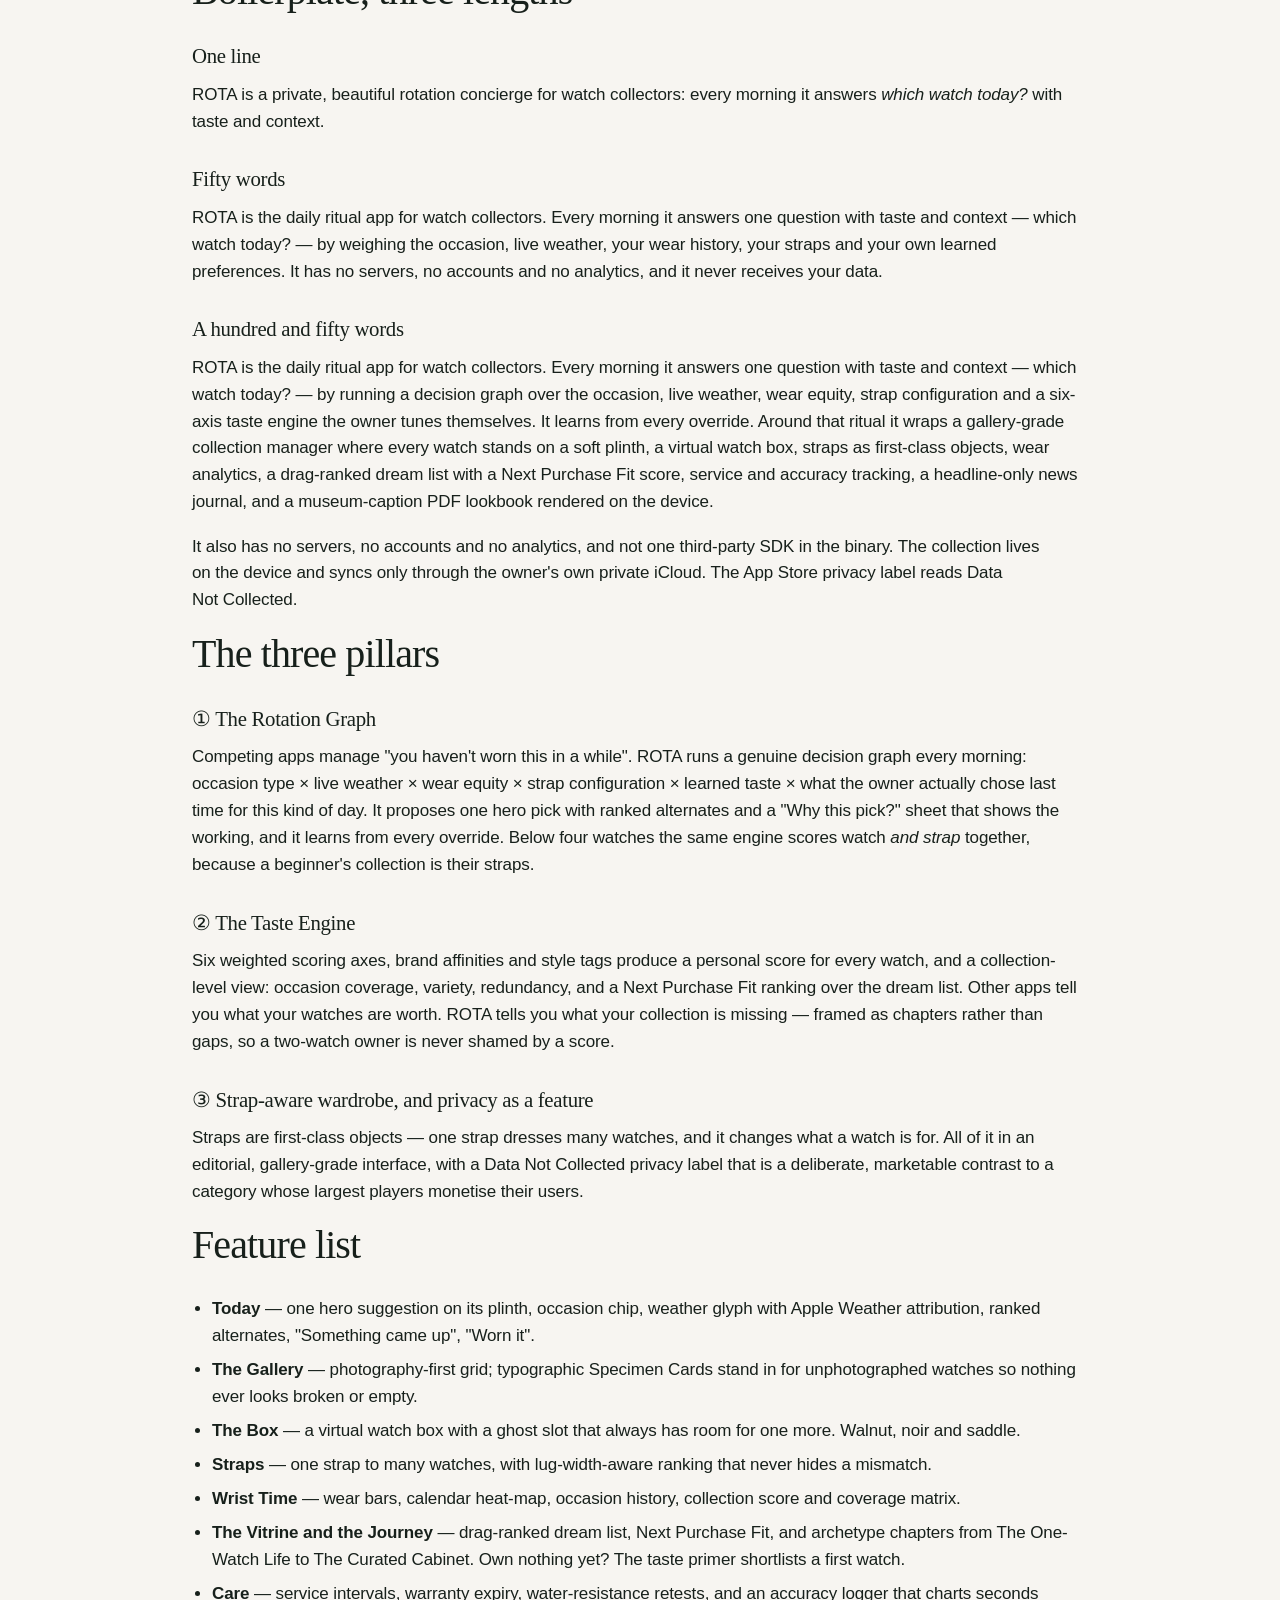
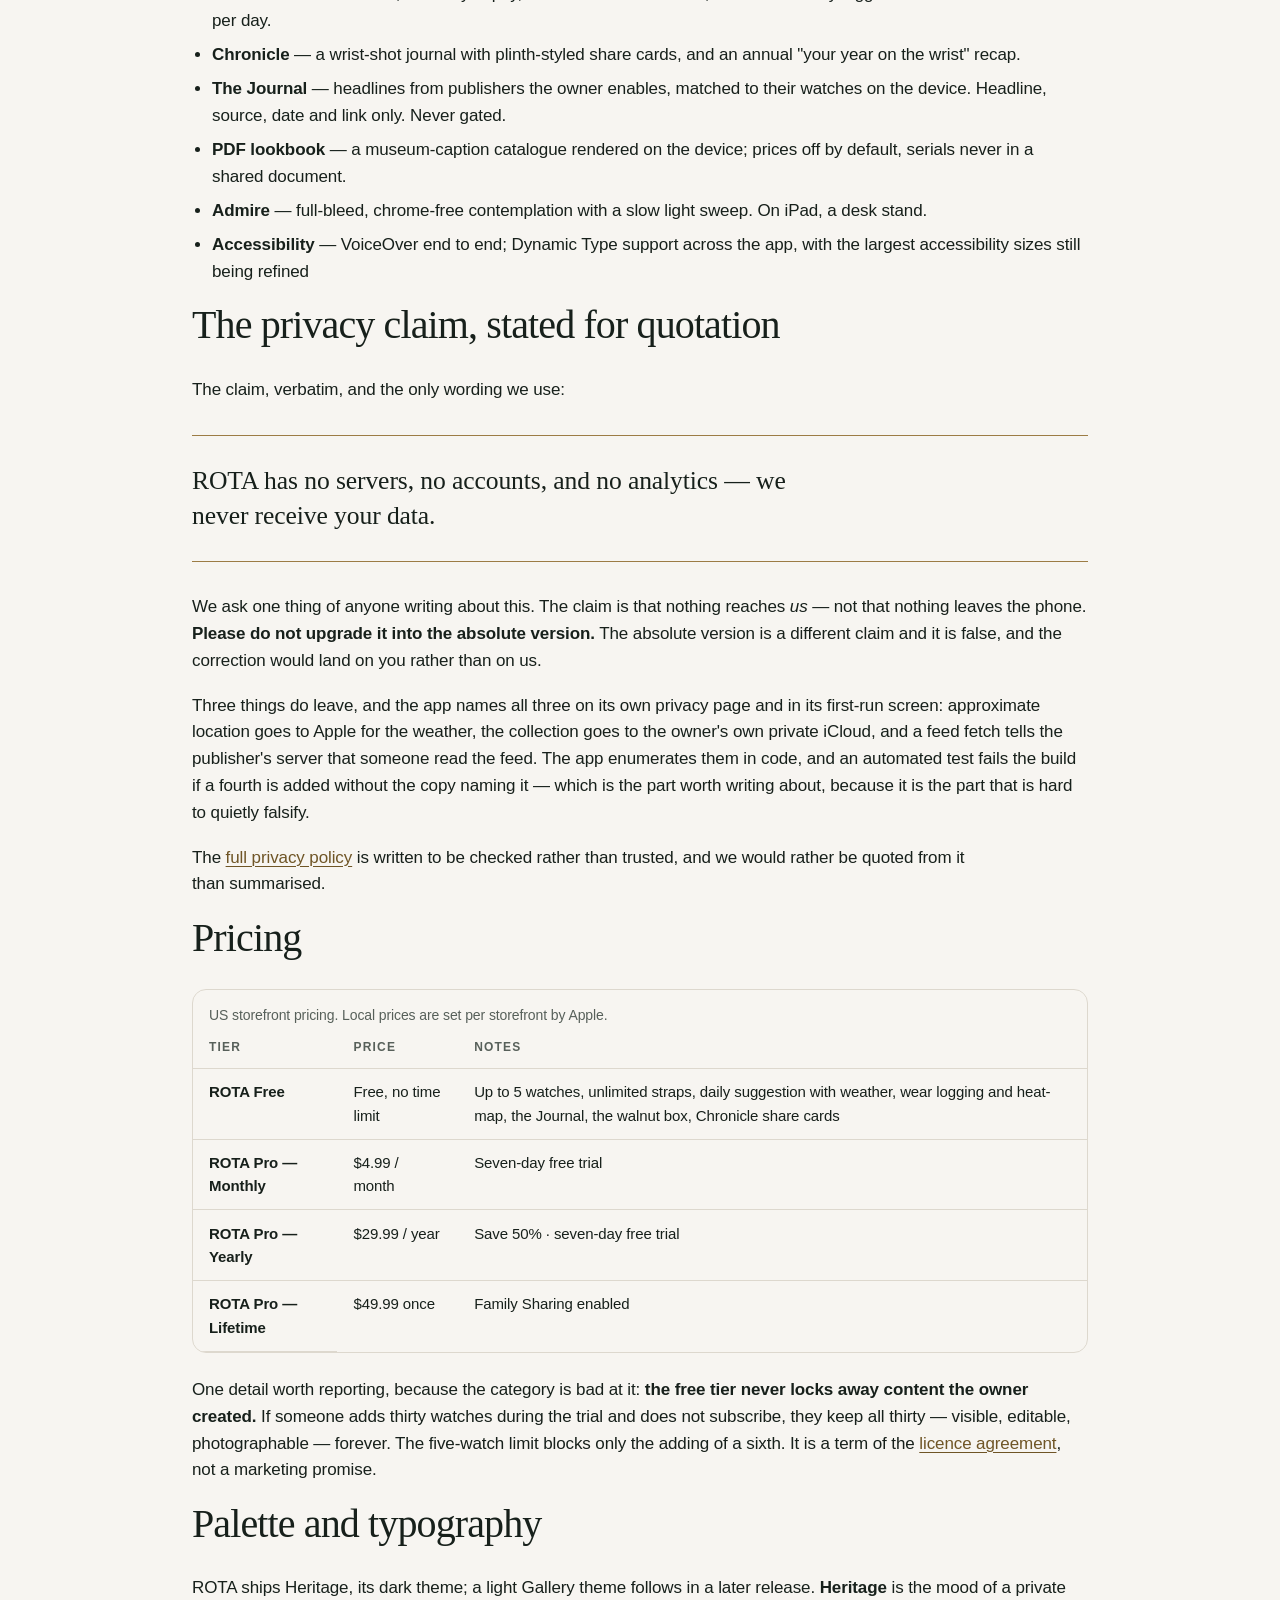
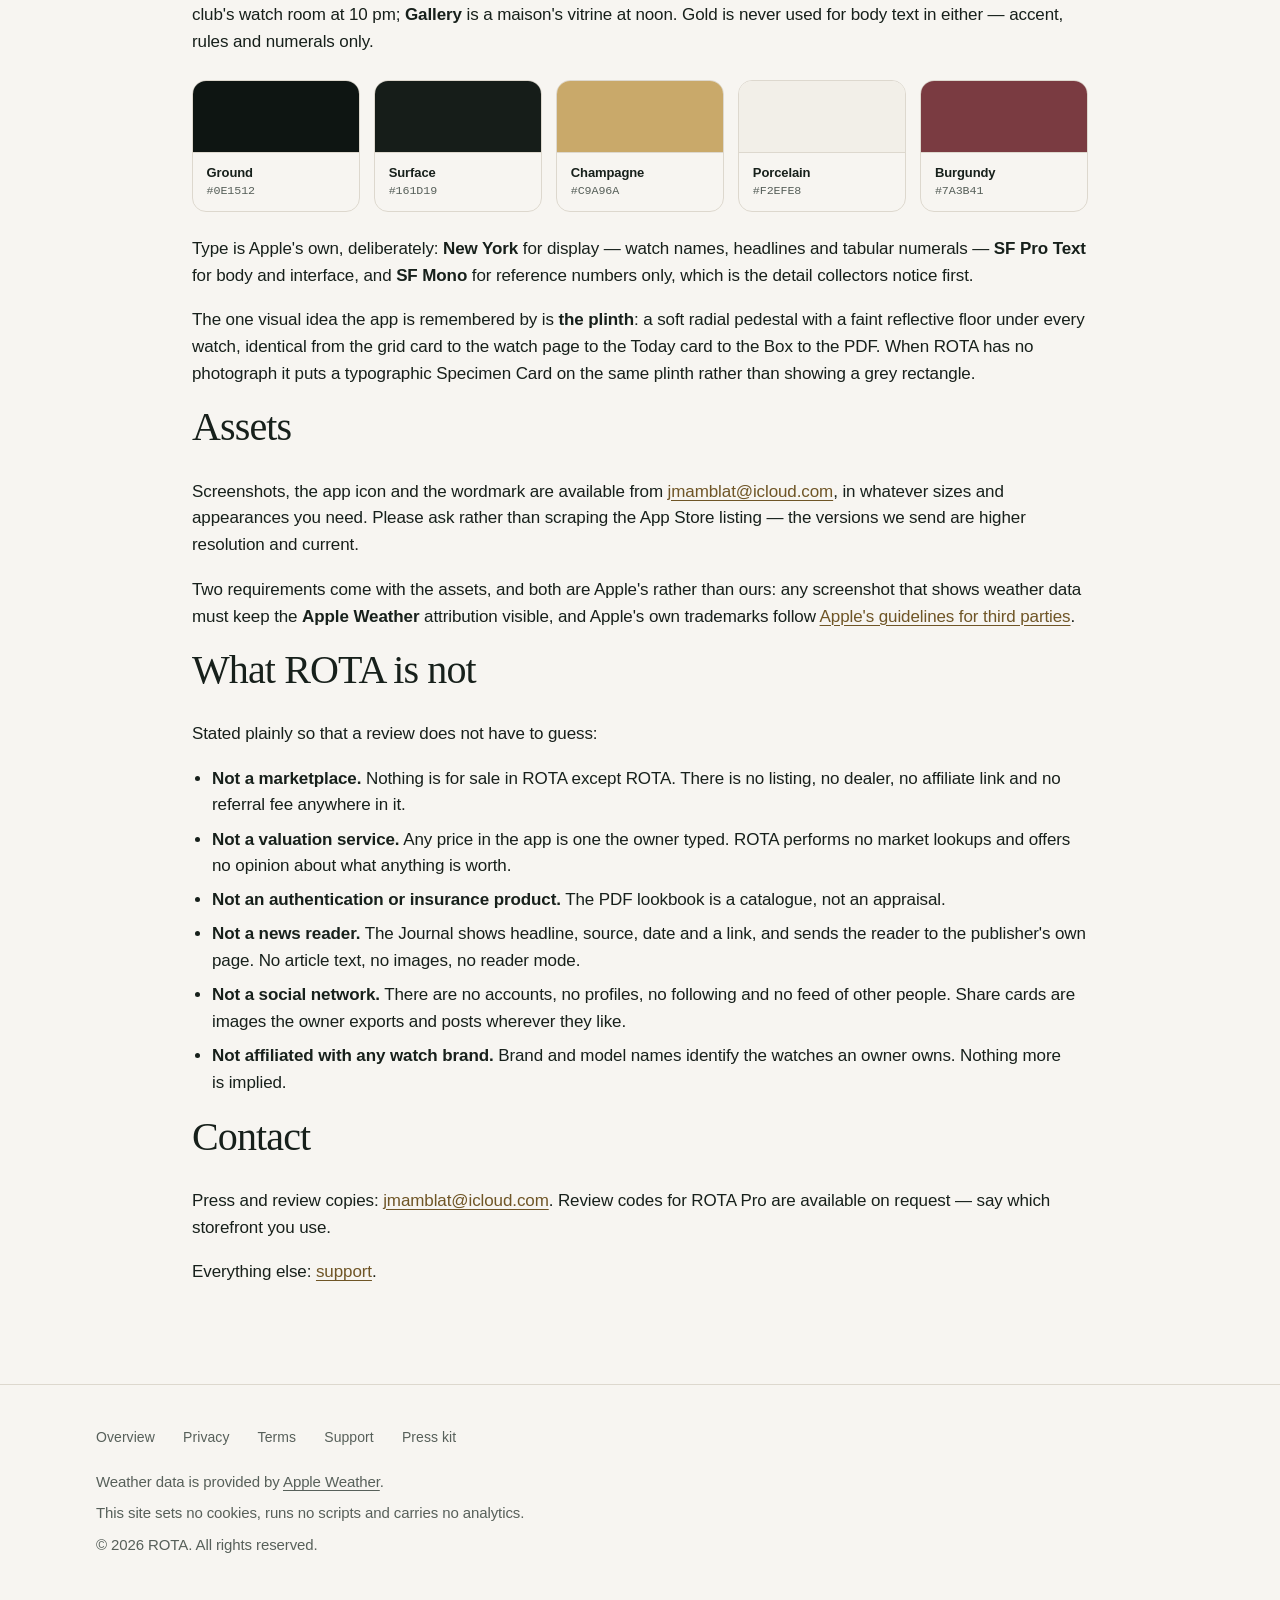
==== commit 3b07a29b: "Build stamp as a fixed footer rail — 2026-08-17 21:19 UTC" ====
--- a/docs/press/index.html
+++ b/docs/press/index.html
@@ -7,7 +7,7 @@
 <meta name="description" content="Press kit for ROTA — Watch Collection: fact sheet, boilerplate at three lengths, the three pillars, pricing, palette and typography, and what ROTA is not.">
 <meta name="color-scheme" content="light dark">
 <meta name="theme-color" content="#0E1512">
-<link rel="stylesheet" href="../assets/rota.css?v=20260817211813">
+<link rel="stylesheet" href="../assets/rota.css?v=20260817211914">
 </head>
 <body>
 <div class="backdrop" aria-hidden="true">
@@ -306,7 +306,7 @@
     <p>This site sets no cookies, runs no scripts and carries no analytics.</p>
     <p>© 2026 ROTA. All rights reserved.</p>
   </div>
-  <p class="buildstamp"><span class="mono">built 2026-08-17 21:18 UTC</span></p>
+  <p class="buildstamp"><span class="mono">built 2026-08-17 21:19 UTC</span></p>
 </footer>
 
 </body>
--- a/docs/assets/rota.css
+++ b/docs/assets/rota.css
@@ -1107,3 +1107,46 @@
 }
 
 .buildstamp { text-align: center; }
+
+/* ---------------------------------------------------------------------------
+   Build stamp: a fixed footer rail.
+
+   Same reasoning as the masthead — `fixed` rather than `sticky`, because sticky
+   is defeated by any ancestor with a transform, filter or non-visible overflow,
+   and this page has all three. The rail is deliberately thin and quiet: it exists
+   so you can tell at a glance which build you are looking at, not to decorate.
+--------------------------------------------------------------------------- */
+
+.buildstamp {
+  position: fixed;
+  inset-inline: 0;
+  inset-block-end: 0;
+  z-index: 45;
+  margin: 0;
+  padding-block: 0.5rem;
+  text-align: center;
+  font: 400 0.68rem/1.4 var(--mono);
+  letter-spacing: 0.02em;
+  color: var(--text-2);
+  background: color-mix(in oklab, var(--ground) 88%, transparent);
+  backdrop-filter: saturate(170%) blur(14px);
+  -webkit-backdrop-filter: saturate(170%) blur(14px);
+  border-top: 1px solid color-mix(in oklab, var(--hairline) 70%, transparent);
+  opacity: 1;
+}
+
+/* Reserve its height so the real footer's last line is never underneath it. */
+:root { --buildrail-h: 2.1rem; }
+body { padding-block-end: var(--buildrail-h); }
+
+/* The backdrop is pinned to the viewport and must not inherit that padding. */
+.backdrop { bottom: 0; }
+
+@media (max-height: 26rem) {
+  .buildstamp { position: static; border-top: 0; }
+  body { padding-block-end: 0; }
+}
+
+@supports not (backdrop-filter: blur(1px)) {
+  .buildstamp { background: var(--ground); }
+}
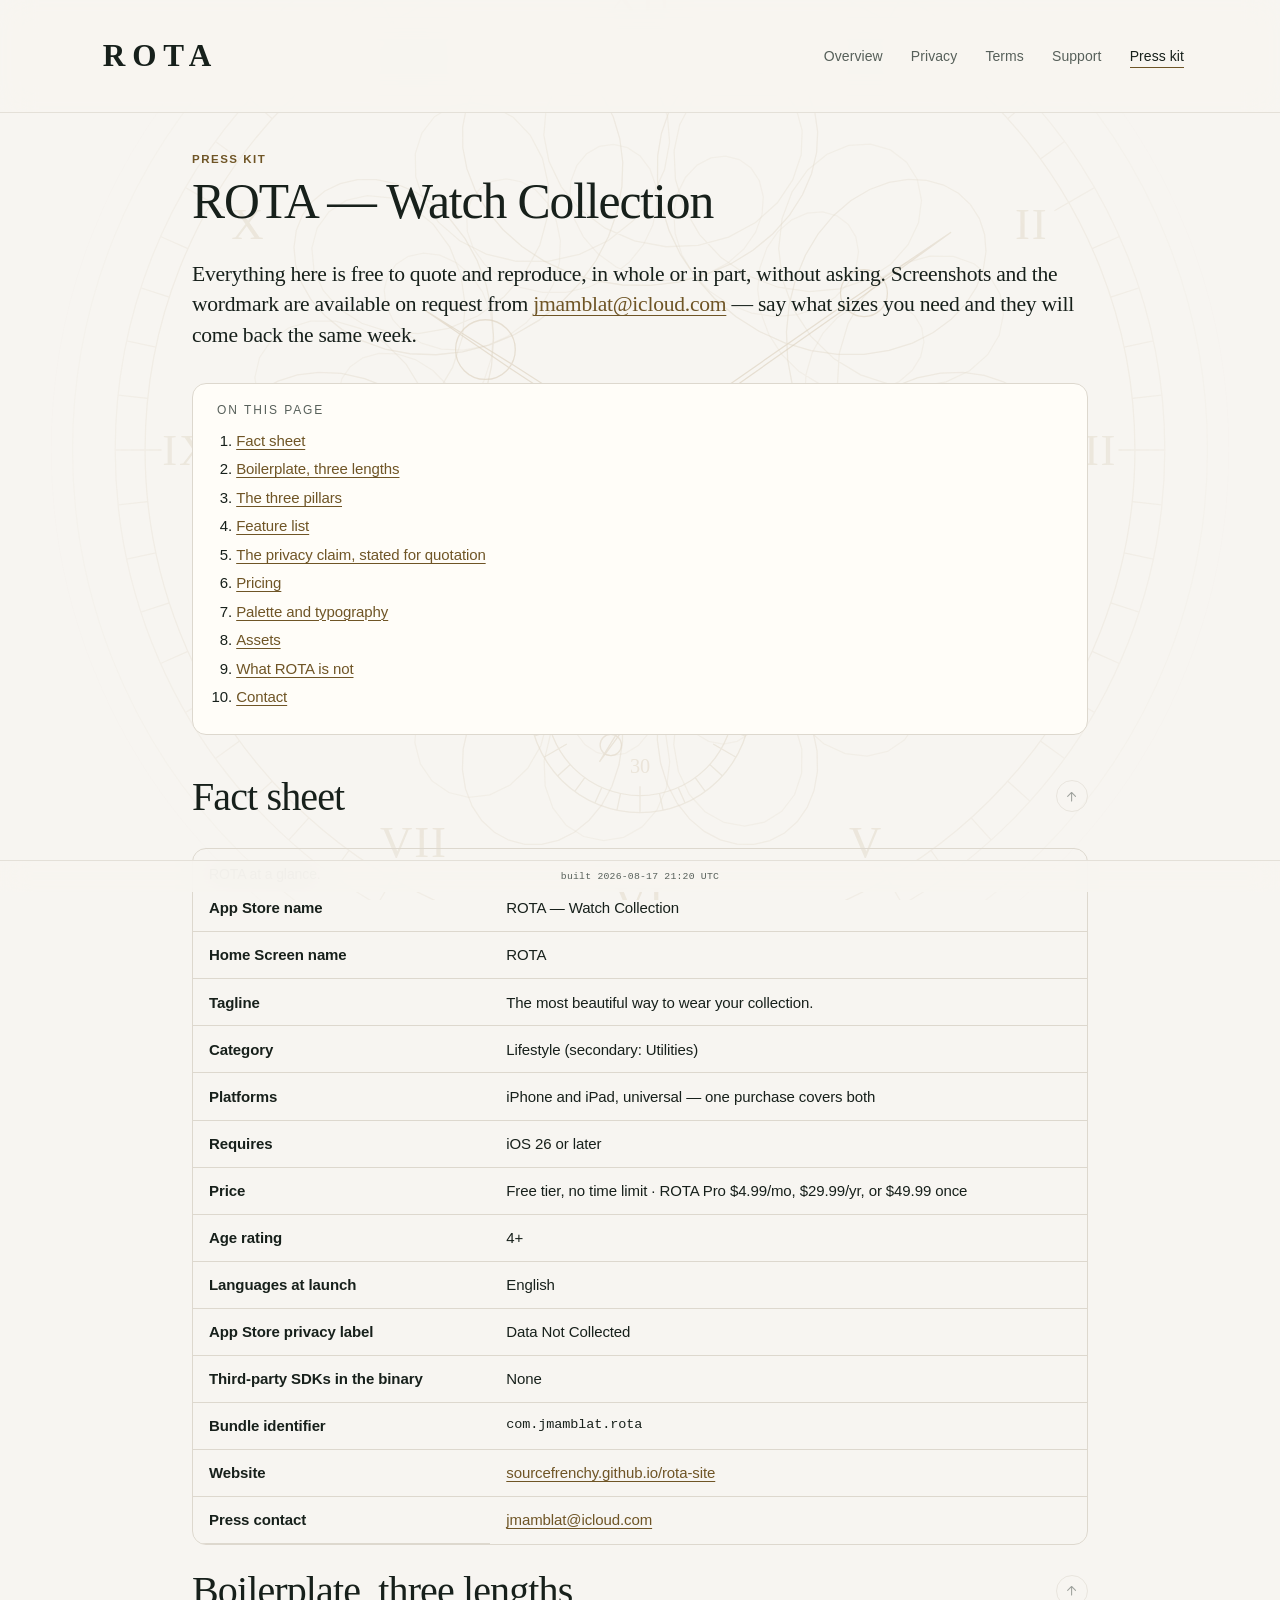
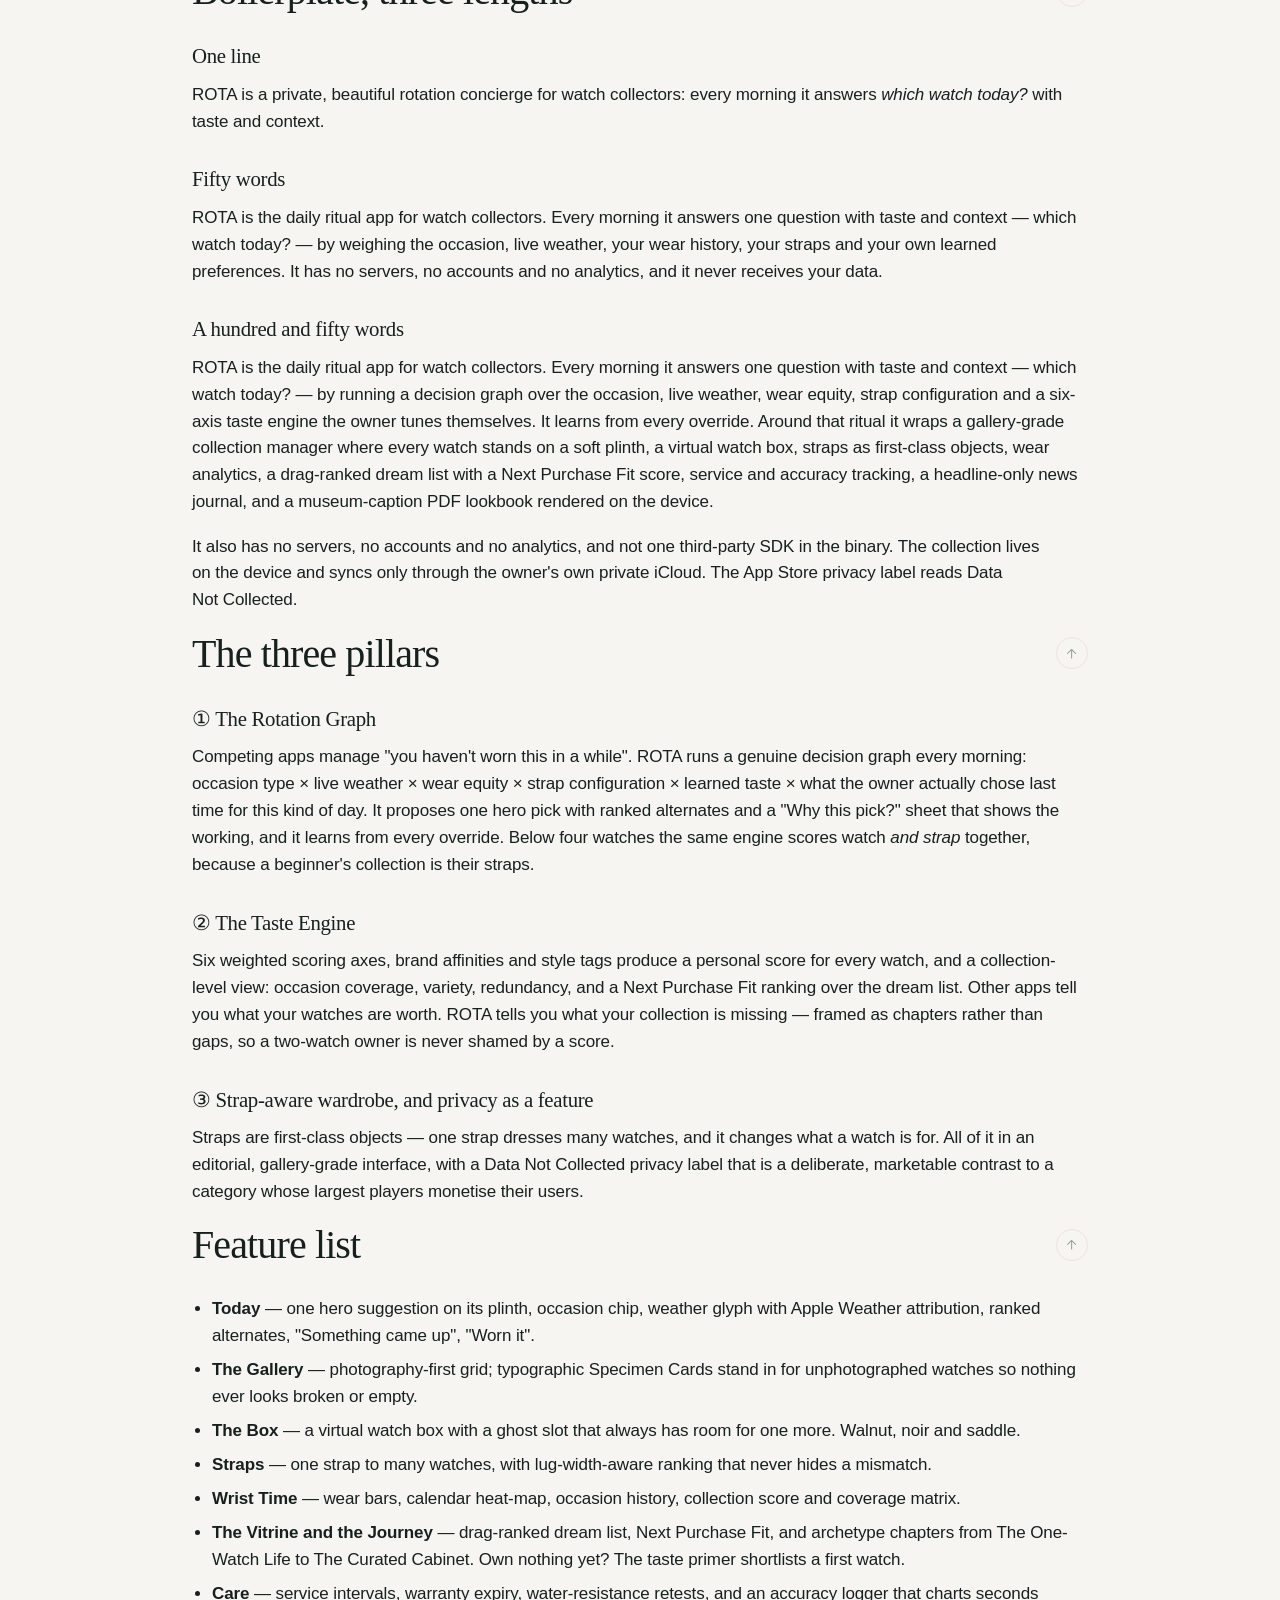
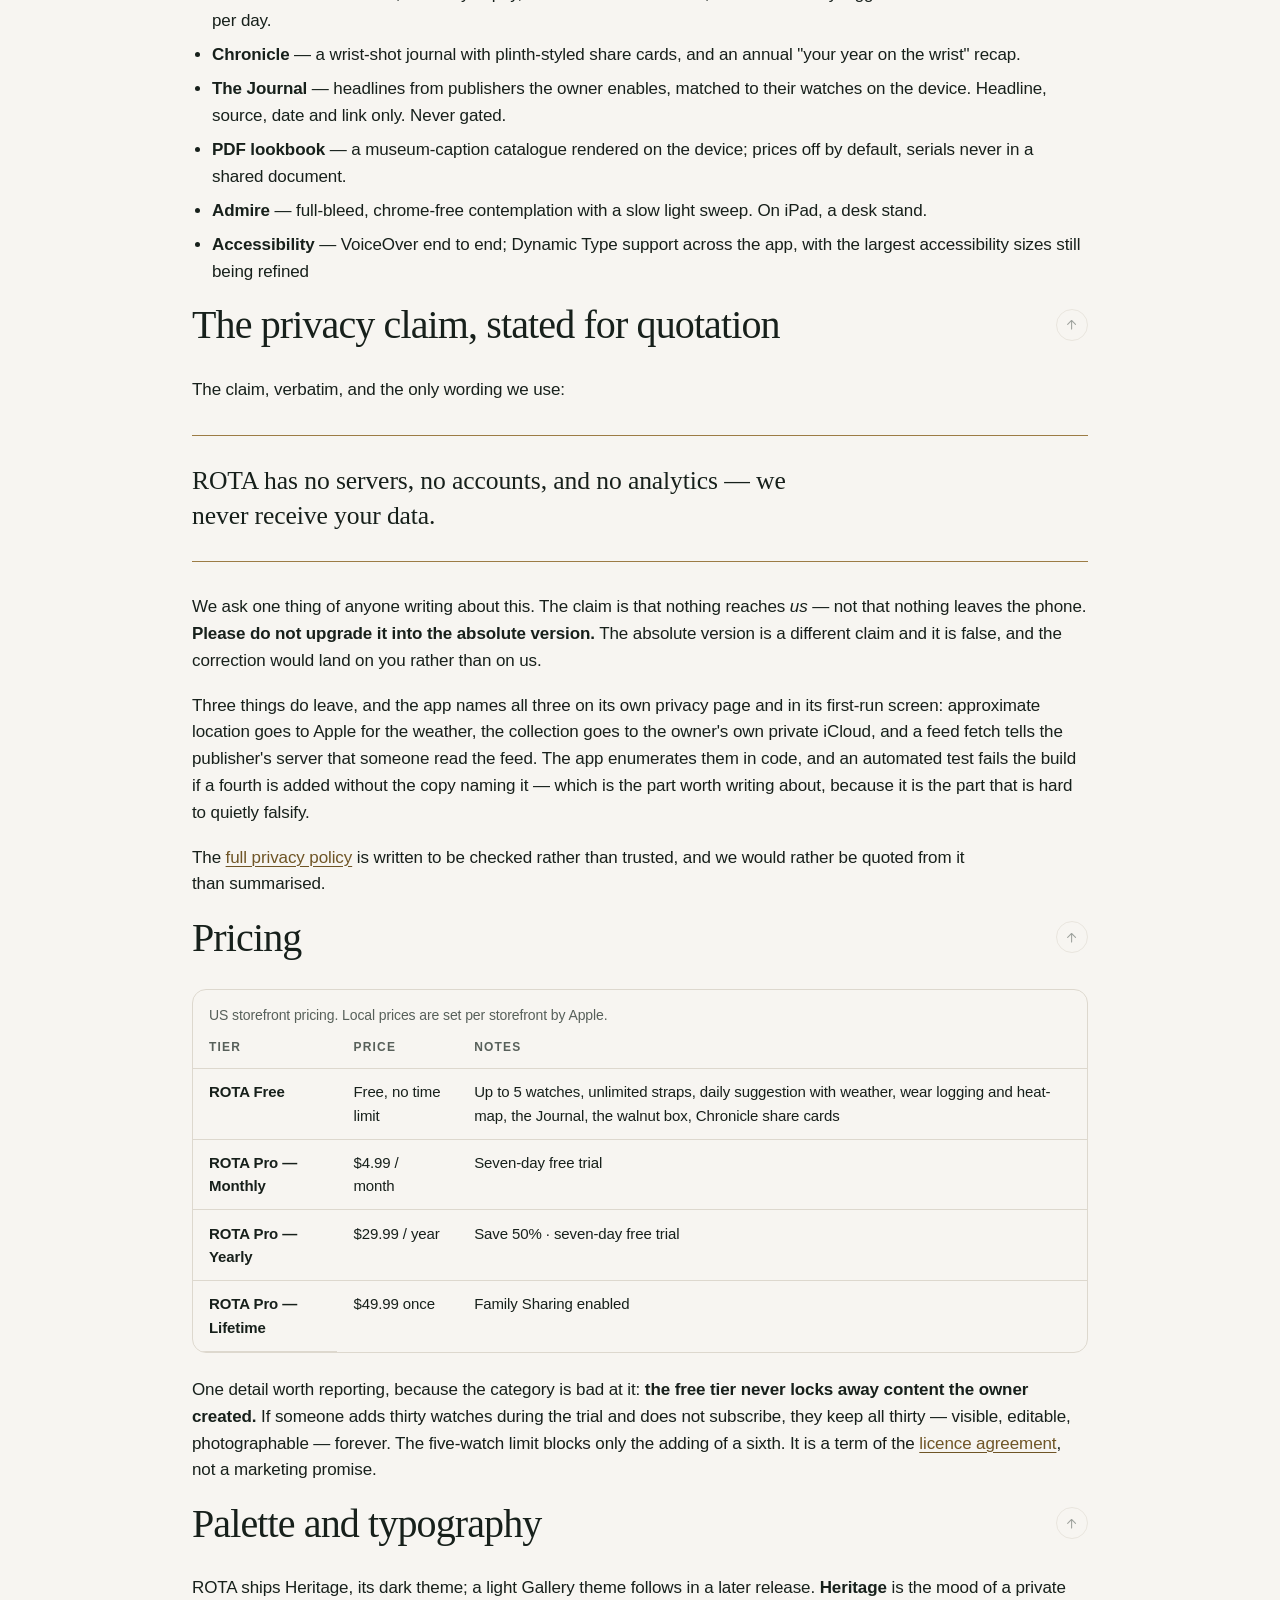
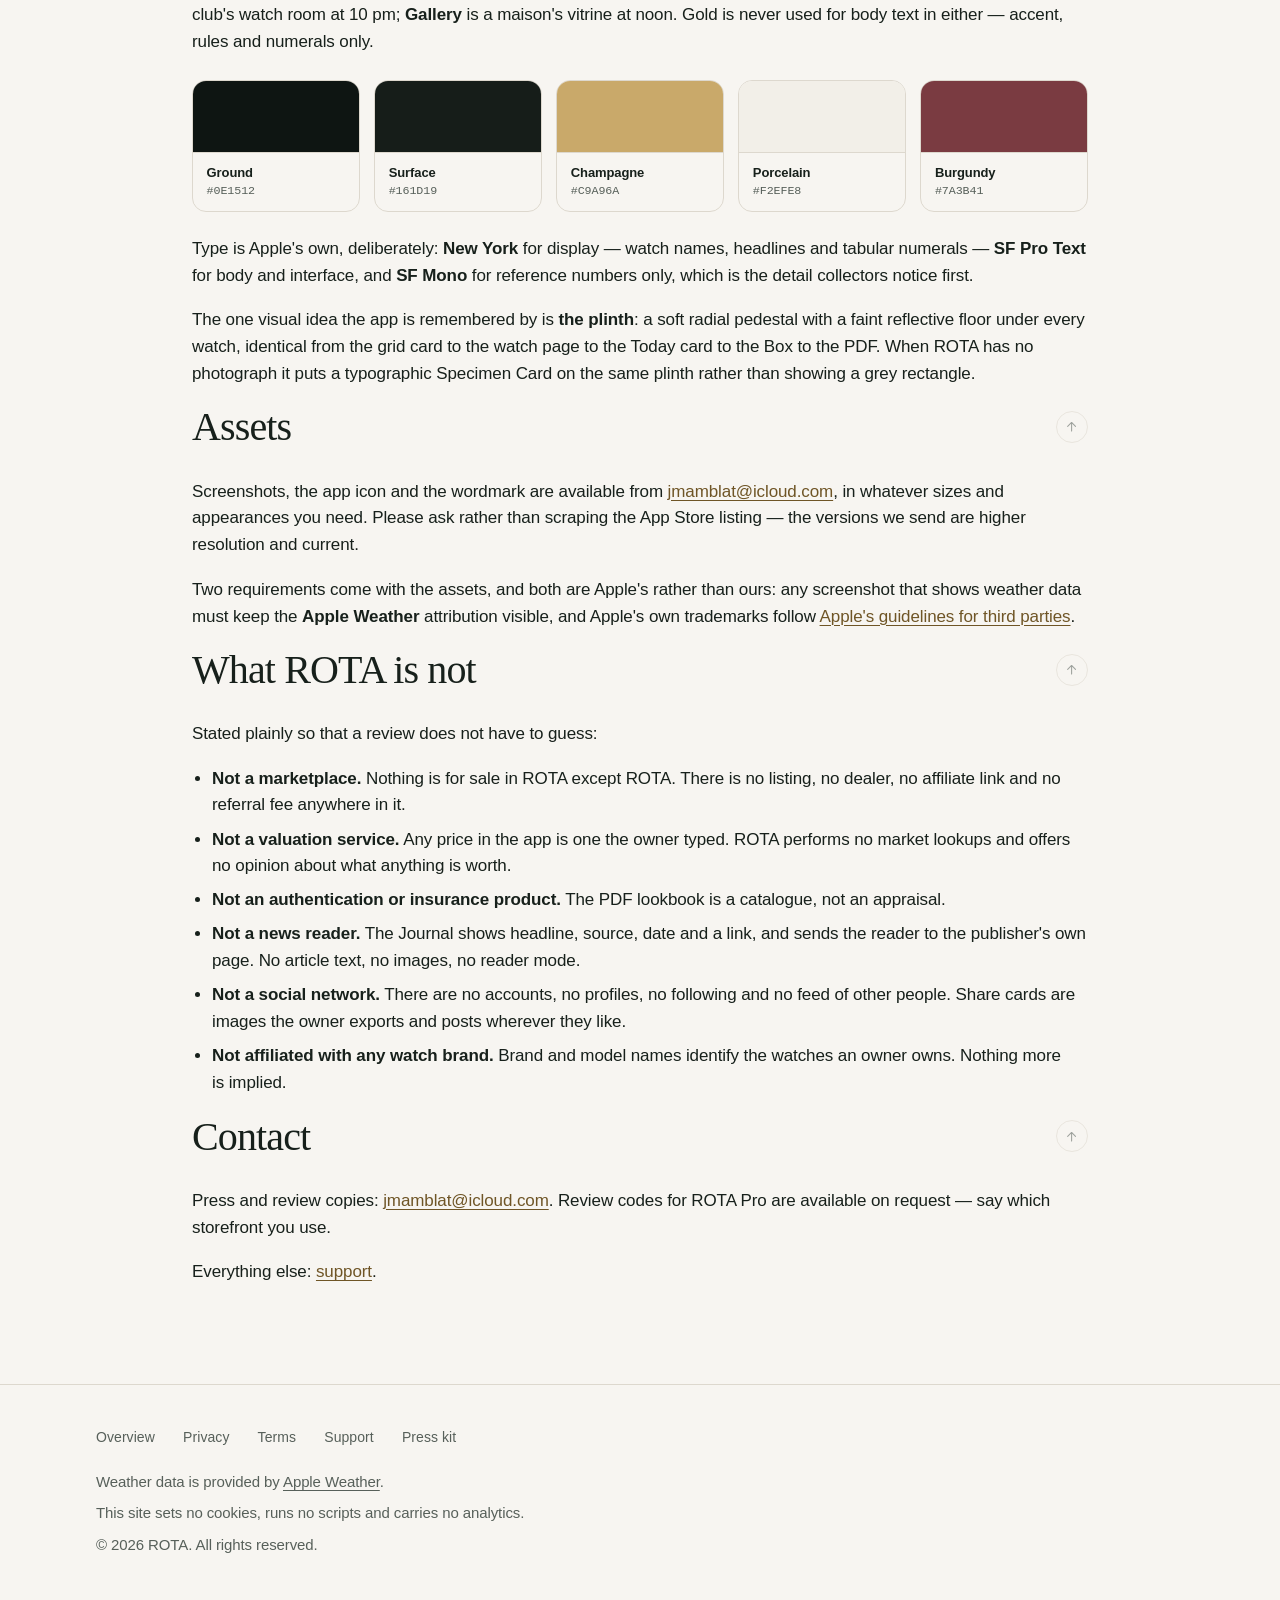
==== commit bf8eef73: "Section-up arrows for backward navigation — 2026-08-17 21:20 UTC" ====
--- a/docs/press/index.html
+++ b/docs/press/index.html
@@ -7,7 +7,7 @@
 <meta name="description" content="Press kit for ROTA — Watch Collection: fact sheet, boilerplate at three lengths, the three pillars, pricing, palette and typography, and what ROTA is not.">
 <meta name="color-scheme" content="light dark">
 <meta name="theme-color" content="#0E1512">
-<link rel="stylesheet" href="../assets/rota.css?v=20260817211914">
+<link rel="stylesheet" href="../assets/rota.css?v=20260817212051">
 </head>
 <body>
 <div class="backdrop" aria-hidden="true">
@@ -48,7 +48,7 @@
 </header>
 
 <main id="main">
-<section>
+<section id="section-1">
 <div class="wrap prose">
 
   <p class="eyebrow">Press kit</p>
@@ -74,6 +74,7 @@
     </ol>
   </nav>
 
+  <a class="section-up" href="#toc-h" aria-label="Back to the previous section" title="Previous section"><svg viewBox="0 0 24 24" aria-hidden="true" focusable="false"><path d="M12 19V6M12 5.5l-6.2 6.2M12 5.5l6.2 6.2"/></svg></a>
   <h2 id="facts">Fact sheet</h2>
   <div class="table-scroll">
     <table>
@@ -97,6 +98,7 @@
     </table>
   </div>
 
+  <a class="section-up" href="#facts" aria-label="Back to the previous section" title="Previous section"><svg viewBox="0 0 24 24" aria-hidden="true" focusable="false"><path d="M12 19V6M12 5.5l-6.2 6.2M12 5.5l6.2 6.2"/></svg></a>
   <h2 id="boilerplate">Boilerplate, three lengths</h2>
 
   <h3>One line</h3>
@@ -122,6 +124,7 @@
     binary. The collection lives on the device and syncs only through the owner's own private
     iCloud. The App Store privacy label reads Data Not Collected.</p>
 
+  <a class="section-up" href="#boilerplate" aria-label="Back to the previous section" title="Previous section"><svg viewBox="0 0 24 24" aria-hidden="true" focusable="false"><path d="M12 19V6M12 5.5l-6.2 6.2M12 5.5l6.2 6.2"/></svg></a>
   <h2 id="pillars">The three pillars</h2>
 
   <h3>① The Rotation Graph</h3>
@@ -145,6 +148,7 @@
     Collected privacy label that is a deliberate, marketable contrast to a category whose
     largest players monetise their users.</p>
 
+  <a class="section-up" href="#pillars" aria-label="Back to the previous section" title="Previous section"><svg viewBox="0 0 24 24" aria-hidden="true" focusable="false"><path d="M12 19V6M12 5.5l-6.2 6.2M12 5.5l6.2 6.2"/></svg></a>
   <h2 id="features">Feature list</h2>
   <ul>
     <li><strong>Today</strong> — one hero suggestion on its plinth, occasion chip, weather
@@ -174,6 +178,7 @@
     <li><strong>Accessibility</strong> — VoiceOver end to end; Dynamic Type support across the app, with the largest accessibility sizes still being refined</li>
   </ul>
 
+  <a class="section-up" href="#features" aria-label="Back to the previous section" title="Previous section"><svg viewBox="0 0 24 24" aria-hidden="true" focusable="false"><path d="M12 19V6M12 5.5l-6.2 6.2M12 5.5l6.2 6.2"/></svg></a>
   <h2 id="privacy">The privacy claim, stated for quotation</h2>
   <p>The claim, verbatim, and the only wording we use:</p>
   <div class="claim">
@@ -192,6 +197,7 @@
   <p>The <a href="../privacy/">full privacy policy</a> is written to be checked rather than
     trusted, and we would rather be quoted from it than summarised.</p>
 
+  <a class="section-up" href="#privacy" aria-label="Back to the previous section" title="Previous section"><svg viewBox="0 0 24 24" aria-hidden="true" focusable="false"><path d="M12 19V6M12 5.5l-6.2 6.2M12 5.5l6.2 6.2"/></svg></a>
   <h2 id="pricing">Pricing</h2>
   <div class="table-scroll">
     <table>
@@ -213,6 +219,7 @@
     — forever. The five-watch limit blocks only the adding of a sixth. It is a term of the
     <a href="../terms/#free">licence agreement</a>, not a marketing promise.</p>
 
+  <a class="section-up" href="#pricing" aria-label="Back to the previous section" title="Previous section"><svg viewBox="0 0 24 24" aria-hidden="true" focusable="false"><path d="M12 19V6M12 5.5l-6.2 6.2M12 5.5l6.2 6.2"/></svg></a>
   <h2 id="identity">Palette and typography</h2>
   <p>ROTA ships Heritage, its dark theme; a light Gallery theme follows in a later release. <strong>Heritage</strong>
     is the mood of a private club's watch room at 10 pm; <strong>Gallery</strong> is a maison's
@@ -253,6 +260,7 @@
     photograph it puts a typographic Specimen Card on the same plinth rather than showing a
     grey rectangle.</p>
 
+  <a class="section-up" href="#identity" aria-label="Back to the previous section" title="Previous section"><svg viewBox="0 0 24 24" aria-hidden="true" focusable="false"><path d="M12 19V6M12 5.5l-6.2 6.2M12 5.5l6.2 6.2"/></svg></a>
   <h2 id="assets">Assets</h2>
   <p>Screenshots, the app icon and the wordmark are available from
     <a href="mailto:jmamblat@icloud.com">jmamblat@icloud.com</a>, in whatever sizes and appearances you
@@ -264,6 +272,7 @@
     <a href="https://www.apple.com/legal/intellectual-property/guidelinesfor3rdparties.html">Apple's
     guidelines for third parties</a>.</p>
 
+  <a class="section-up" href="#assets" aria-label="Back to the previous section" title="Previous section"><svg viewBox="0 0 24 24" aria-hidden="true" focusable="false"><path d="M12 19V6M12 5.5l-6.2 6.2M12 5.5l6.2 6.2"/></svg></a>
   <h2 id="not">What ROTA is not</h2>
   <p>Stated plainly so that a review does not have to guess:</p>
   <ul>
@@ -283,6 +292,7 @@
       the watches an owner owns. Nothing more is implied.</li>
   </ul>
 
+  <a class="section-up" href="#not" aria-label="Back to the previous section" title="Previous section"><svg viewBox="0 0 24 24" aria-hidden="true" focusable="false"><path d="M12 19V6M12 5.5l-6.2 6.2M12 5.5l6.2 6.2"/></svg></a>
   <h2 id="contact">Contact</h2>
   <p>Press and review copies: <a href="mailto:jmamblat@icloud.com">jmamblat@icloud.com</a>. Review codes
     for ROTA Pro are available on request — say which storefront you use.</p>
@@ -306,7 +316,7 @@
     <p>This site sets no cookies, runs no scripts and carries no analytics.</p>
     <p>© 2026 ROTA. All rights reserved.</p>
   </div>
-  <p class="buildstamp"><span class="mono">built 2026-08-17 21:19 UTC</span></p>
+  <p class="buildstamp"><span class="mono">built 2026-08-17 21:20 UTC</span></p>
 </footer>
 
 </body>
--- a/docs/assets/rota.css
+++ b/docs/assets/rota.css
@@ -1150,3 +1150,67 @@
 @supports not (backdrop-filter: blur(1px)) {
   .buildstamp { background: var(--ground); }
 }
+
+/* ---------------------------------------------------------------------------
+   Section-up arrows.
+
+   Each section and each h2 after the first carries a small arrow back to the one
+   above it, so a long page like the terms or the privacy manifesto can be walked
+   backwards without scrolling by hand. It floats to the right of the heading rule
+   and stays quiet until hovered — navigation furniture, not decoration.
+--------------------------------------------------------------------------- */
+
+.section-up {
+  float: right;
+  display: inline-flex;
+  align-items: center;
+  justify-content: center;
+  width: 2rem;
+  height: 2rem;
+  margin-block-start: 0.35rem;
+  margin-inline-start: 1rem;
+  border-radius: 50%;
+  border: 1px solid var(--hairline);
+  color: var(--text-2);
+  text-decoration: none;
+  opacity: 0.55;
+  transition: opacity 180ms ease, border-color 180ms ease,
+              color 180ms ease, transform 180ms cubic-bezier(.2,.7,.3,1);
+}
+.section-up svg {
+  width: 0.95rem;
+  height: 0.95rem;
+  fill: none;
+  stroke: currentColor;
+  stroke-width: 1.7;
+  stroke-linecap: round;
+  stroke-linejoin: round;
+}
+.section-up:hover,
+.section-up:focus-visible {
+  opacity: 1;
+  color: var(--accent);
+  border-color: var(--accent-orn);
+  transform: translateY(-2px);
+}
+.section-up:active { transform: translateY(0); }
+
+/* Sections get theirs pinned to the top-right of the block instead of floating
+   into a heading, because a <section> has no text baseline to sit against. */
+section > .section-up {
+  float: none;
+  position: absolute;
+  inset-block-start: clamp(1rem, 3vw, 2rem);
+  inset-inline-end: var(--gutter);
+  margin: 0;
+  z-index: 2;
+}
+section:has(> .section-up) { position: relative; }
+
+@media (max-width: 34rem) {
+  .section-up { width: 1.75rem; height: 1.75rem; margin-inline-start: 0.6rem; }
+}
+@media (prefers-reduced-motion: reduce) {
+  .section-up { transition: opacity 180ms ease; }
+  .section-up:hover, .section-up:focus-visible { transform: none; }
+}
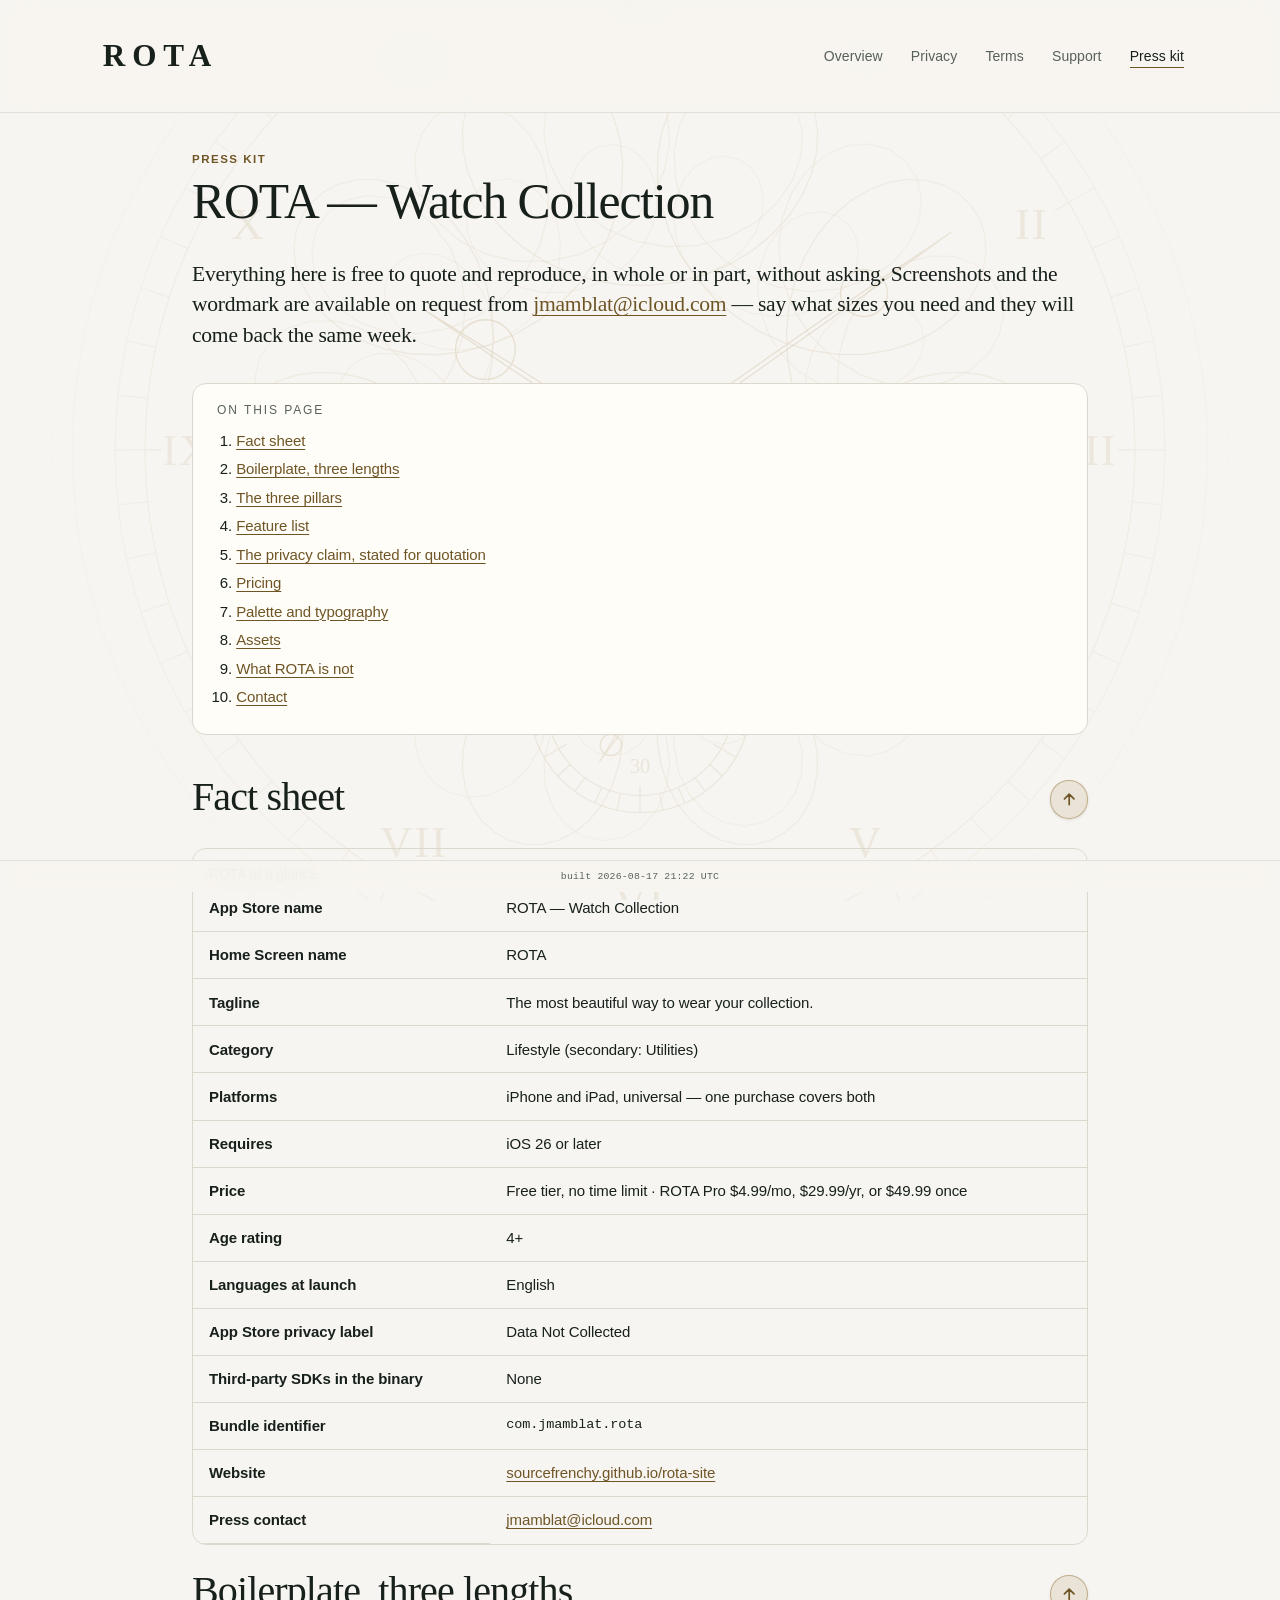
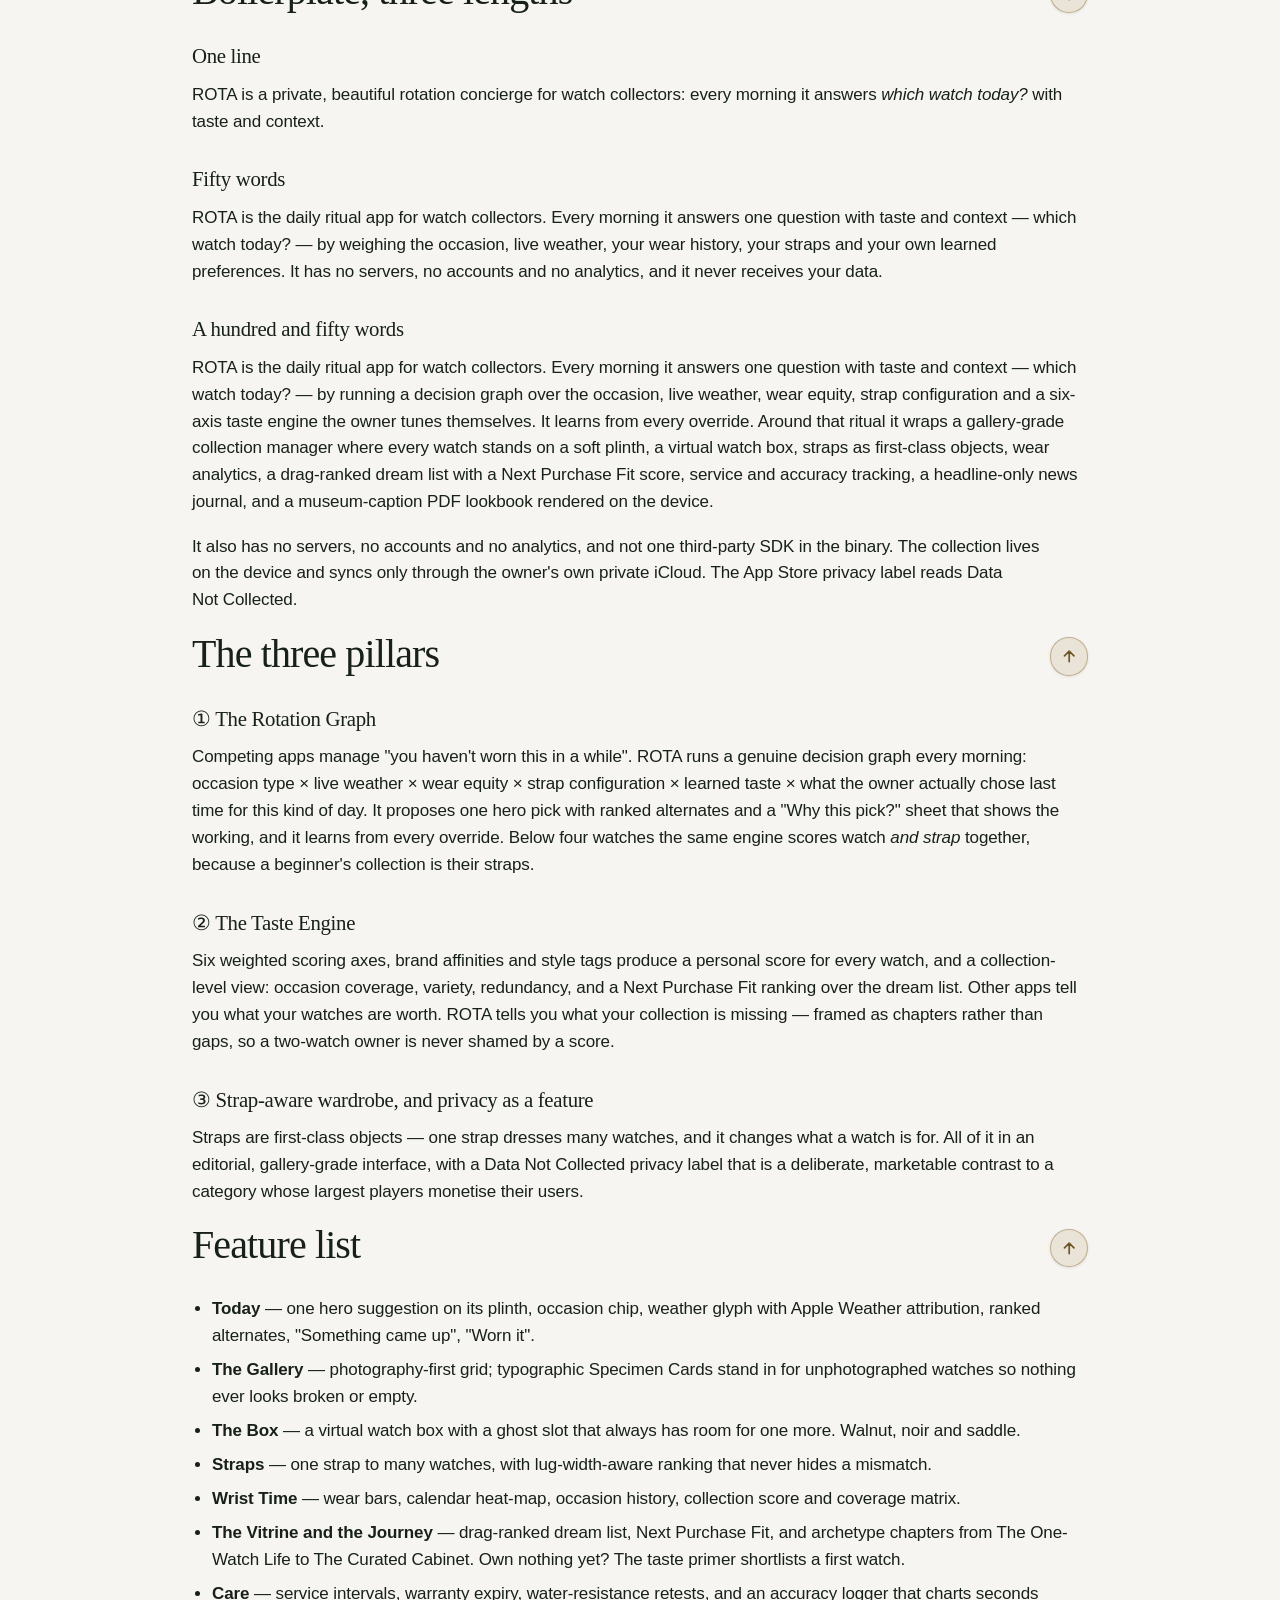
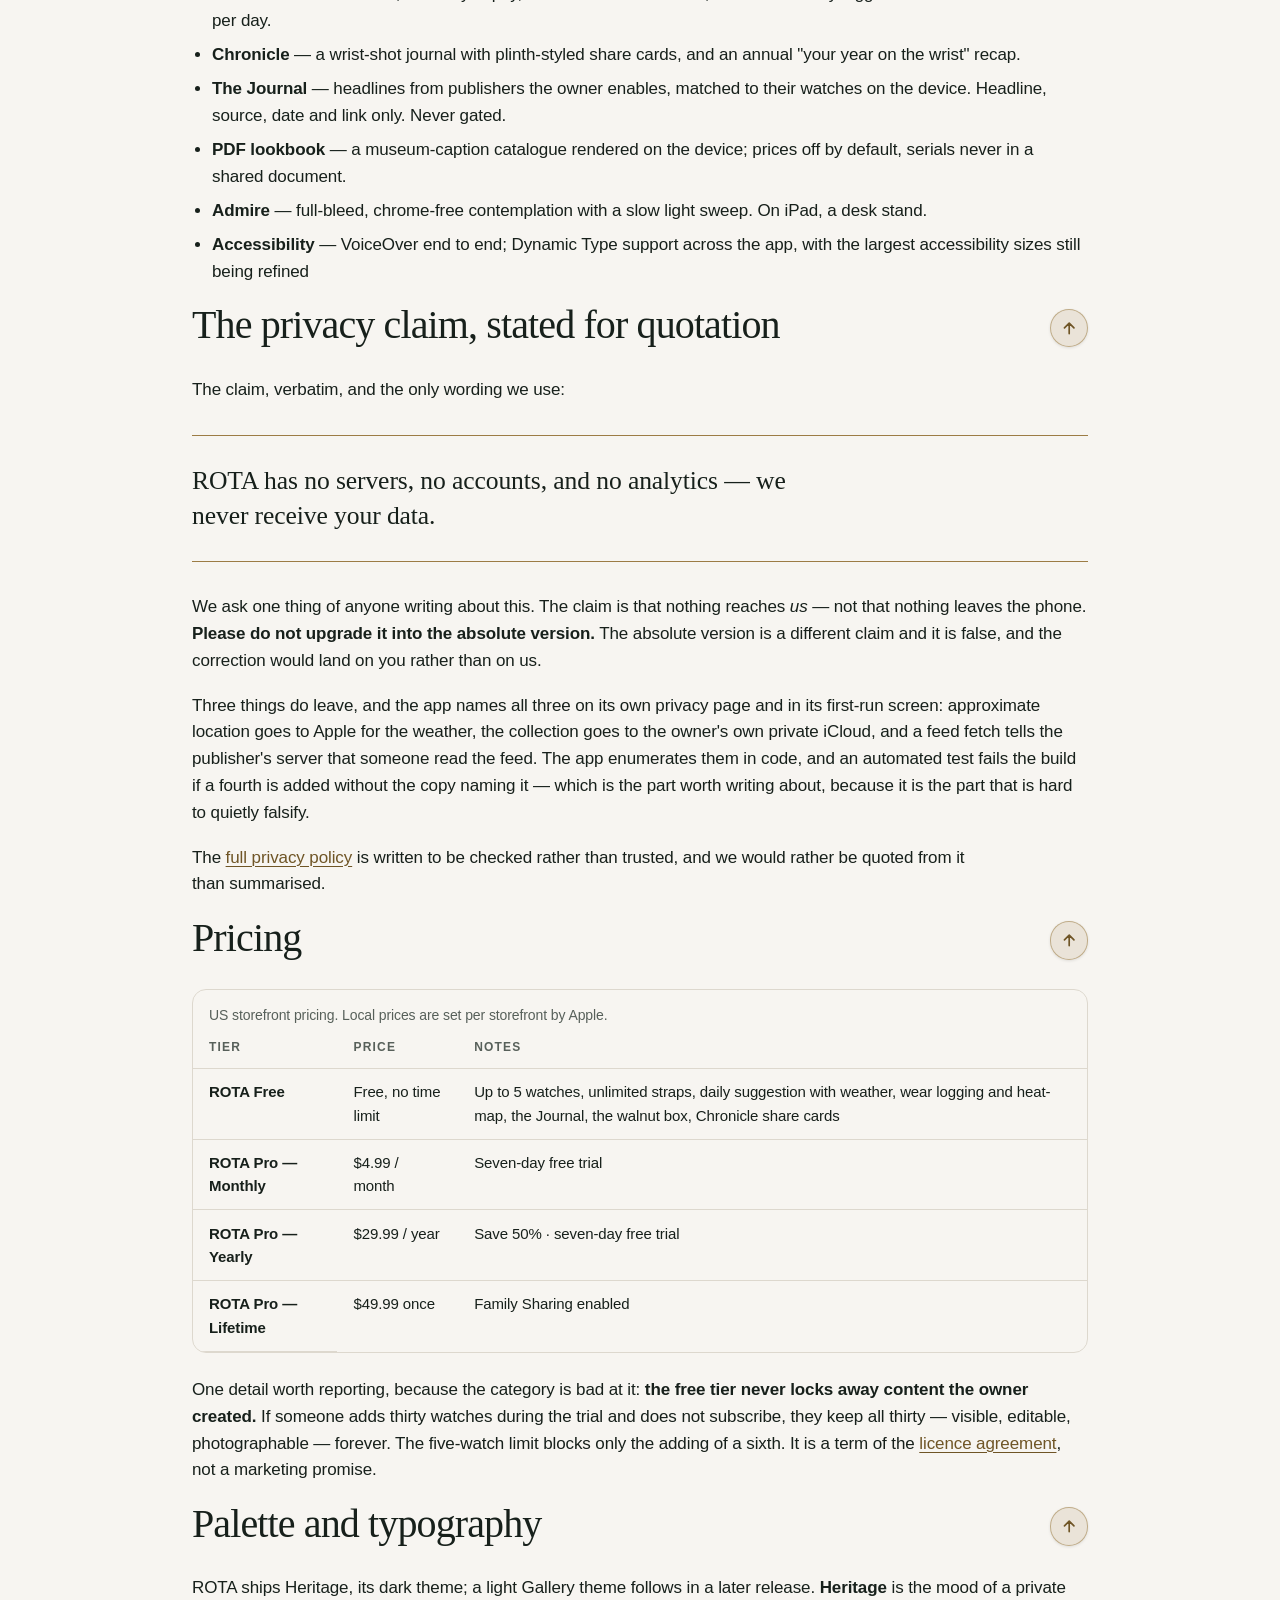
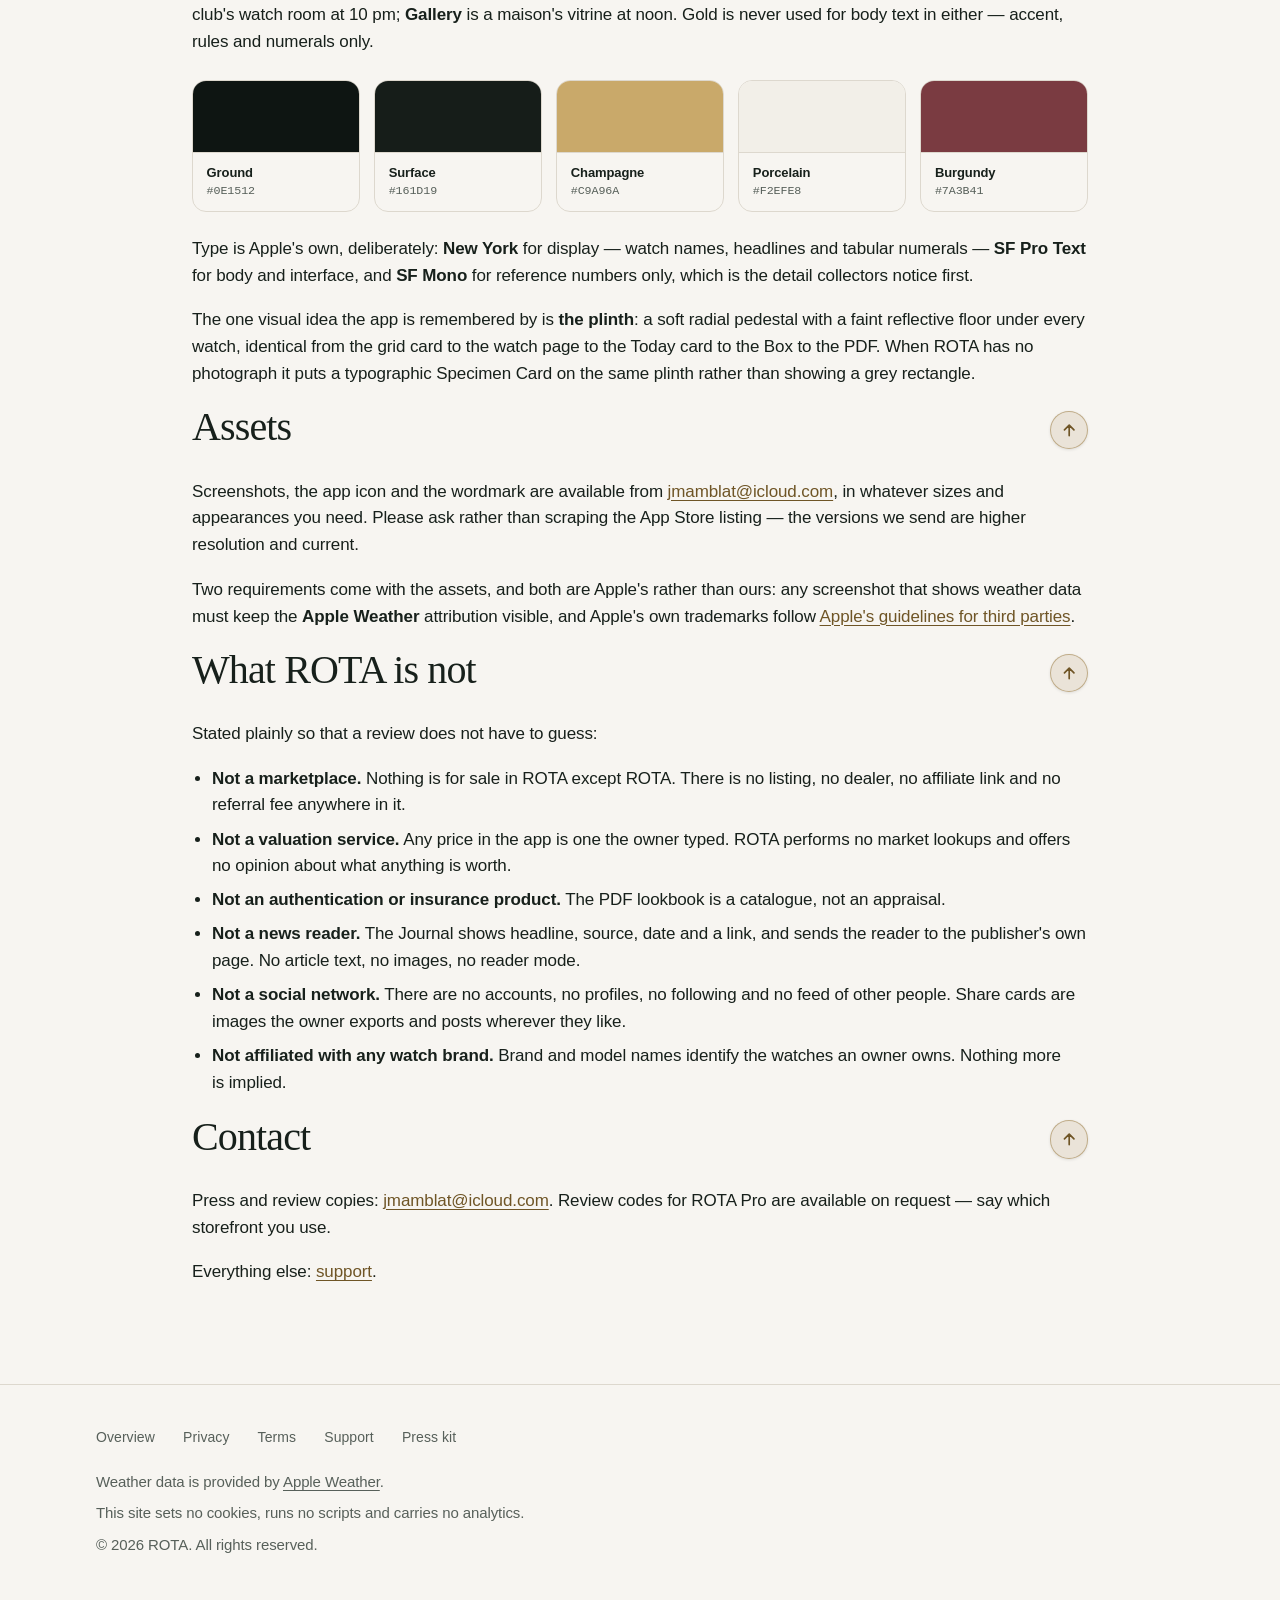
==== commit bc913d44: "More visible section-up arrows — 2026-08-17 21:22 UTC" ====
--- a/docs/press/index.html
+++ b/docs/press/index.html
@@ -7,7 +7,7 @@
 <meta name="description" content="Press kit for ROTA — Watch Collection: fact sheet, boilerplate at three lengths, the three pillars, pricing, palette and typography, and what ROTA is not.">
 <meta name="color-scheme" content="light dark">
 <meta name="theme-color" content="#0E1512">
-<link rel="stylesheet" href="../assets/rota.css?v=20260817212051">
+<link rel="stylesheet" href="../assets/rota.css?v=20260817212207">
 </head>
 <body>
 <div class="backdrop" aria-hidden="true">
@@ -316,7 +316,7 @@
     <p>This site sets no cookies, runs no scripts and carries no analytics.</p>
     <p>© 2026 ROTA. All rights reserved.</p>
   </div>
-  <p class="buildstamp"><span class="mono">built 2026-08-17 21:20 UTC</span></p>
+  <p class="buildstamp"><span class="mono">built 2026-08-17 21:22 UTC</span></p>
 </footer>
 
 </body>
--- a/docs/assets/rota.css
+++ b/docs/assets/rota.css
@@ -1214,3 +1214,43 @@
   .section-up { transition: opacity 180ms ease; }
   .section-up:hover, .section-up:focus-visible { transform: none; }
 }
+
+/* Section-up arrows, made visible.
+
+   At 55% opacity on a hairline border they read as a rendering artefact rather
+   than a control — you have to already know they are there. They now carry the
+   accent gold, a tinted ground and a heavier stroke, so they are legible at rest
+   and obviously clickable. */
+
+.section-up {
+  width: 2.4rem;
+  height: 2.4rem;
+  opacity: 1;
+  color: var(--accent);
+  background: color-mix(in oklab, var(--accent-orn) 14%, transparent);
+  border: 1.5px solid color-mix(in oklab, var(--accent-orn) 55%, transparent);
+  box-shadow: 0 1px 3px rgba(0,0,0,0.10);
+}
+.section-up svg {
+  width: 1.15rem;
+  height: 1.15rem;
+  stroke-width: 2.2;
+}
+.section-up:hover,
+.section-up:focus-visible {
+  color: var(--ground);
+  background: var(--accent-orn);
+  border-color: var(--accent-orn);
+  transform: translateY(-3px);
+  box-shadow: 0 4px 10px rgba(0,0,0,0.18);
+}
+@media (prefers-color-scheme: dark) {
+  .section-up {
+    background: color-mix(in oklab, var(--accent-orn) 20%, transparent);
+    border-color: color-mix(in oklab, var(--accent-orn) 70%, transparent);
+  }
+}
+@media (max-width: 34rem) {
+  .section-up { width: 2.1rem; height: 2.1rem; }
+  .section-up svg { width: 1rem; height: 1rem; }
+}
